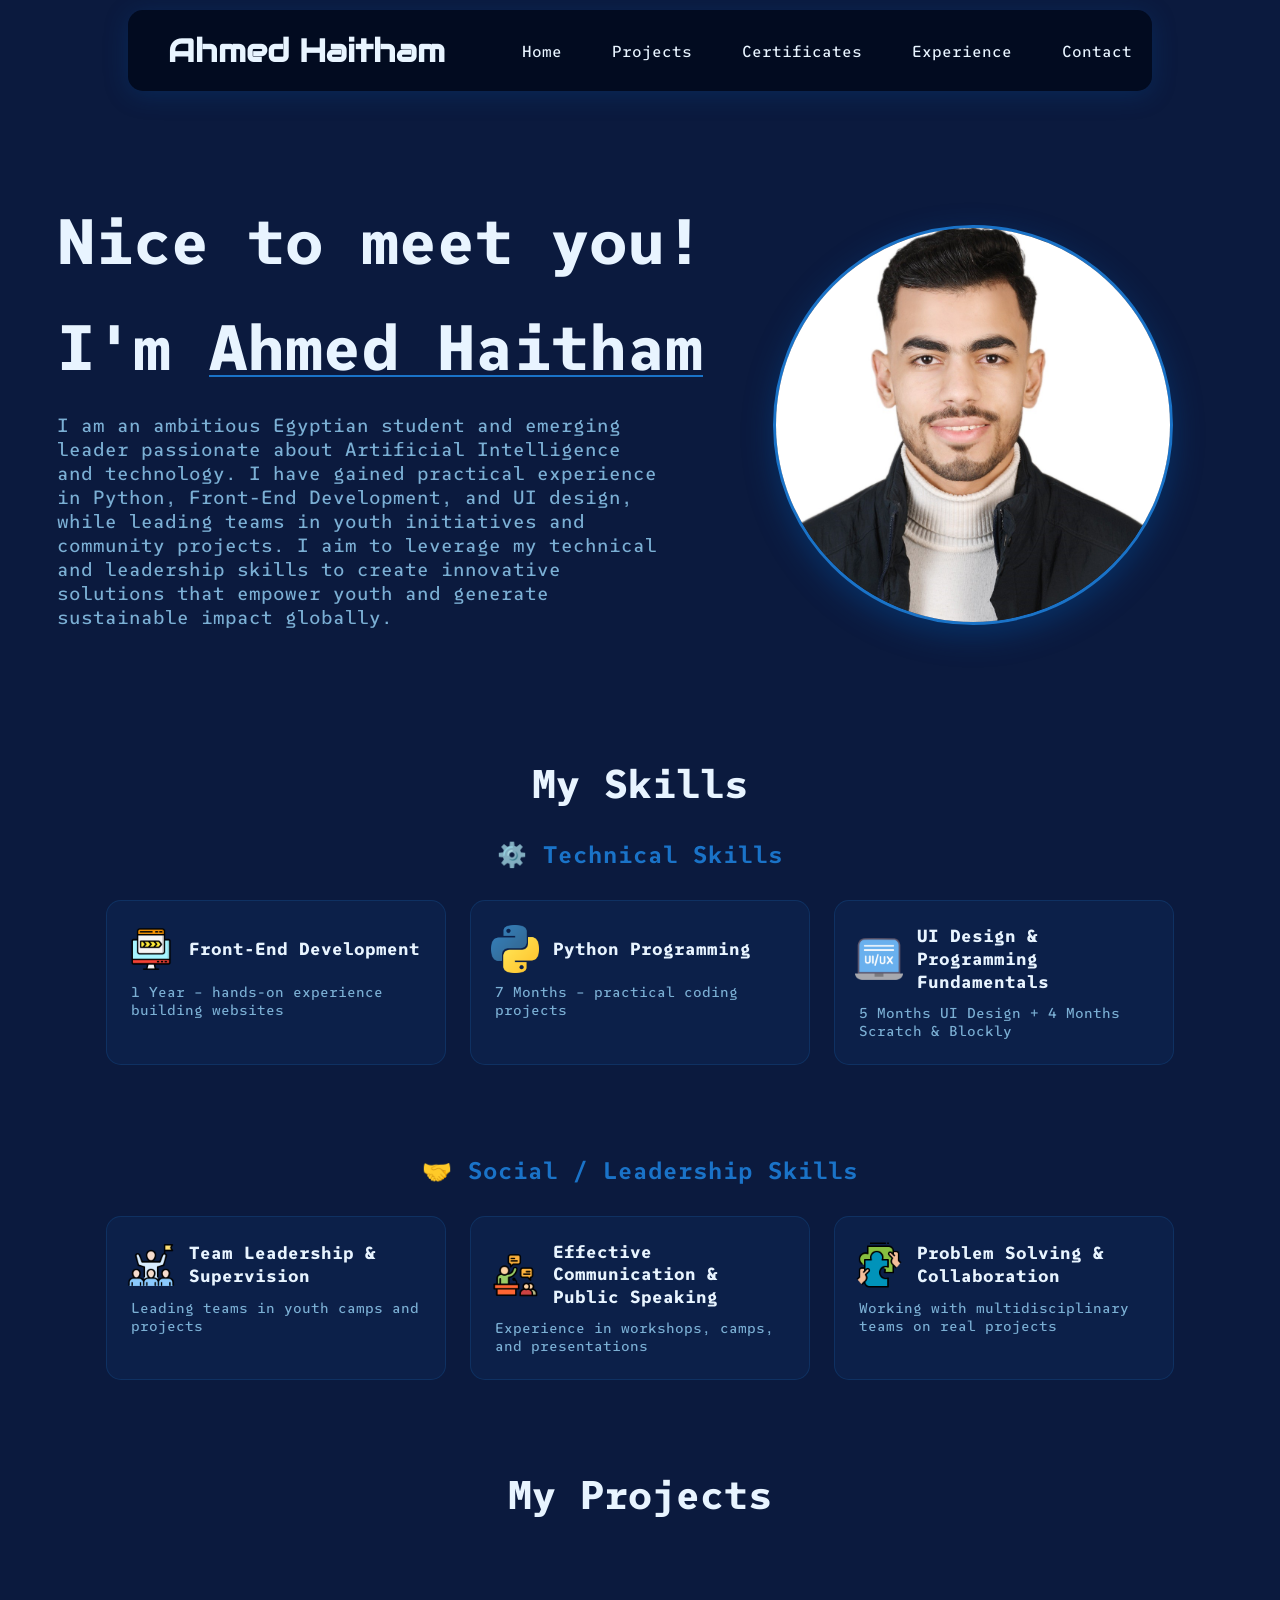
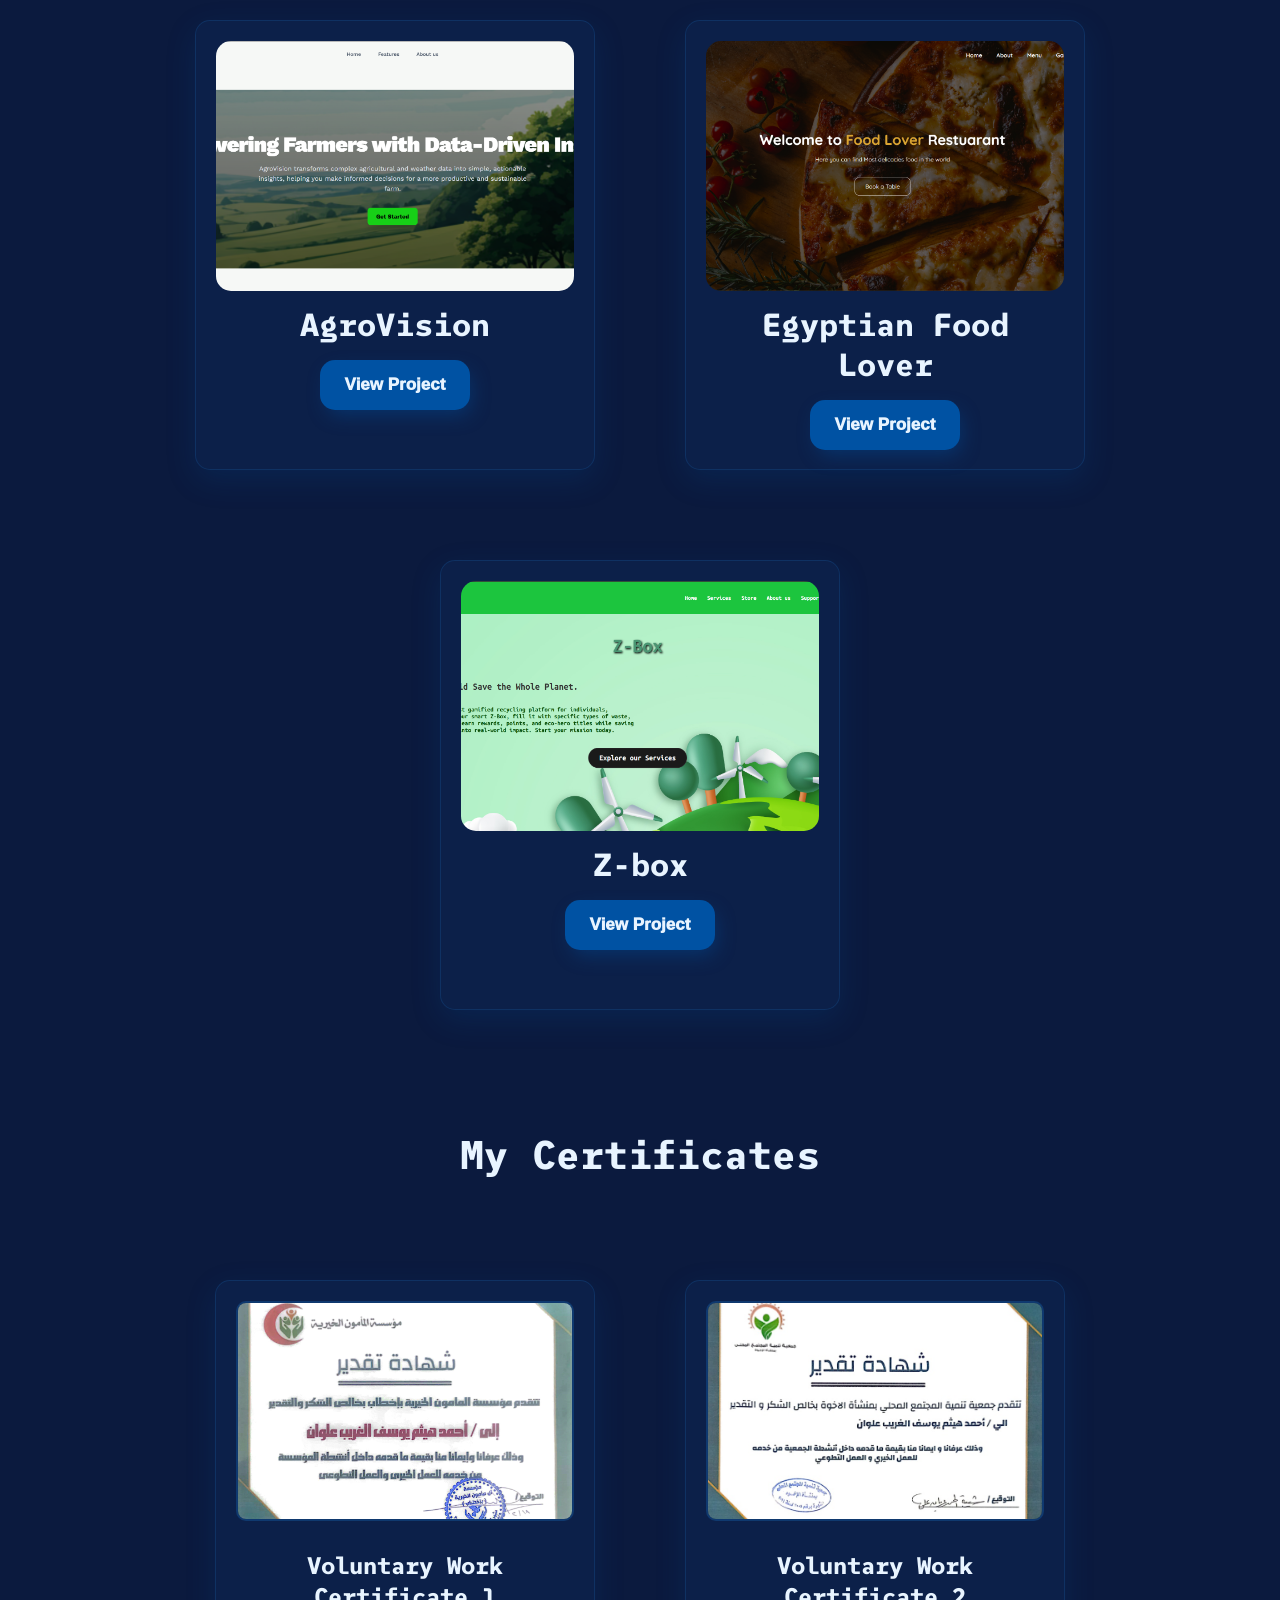
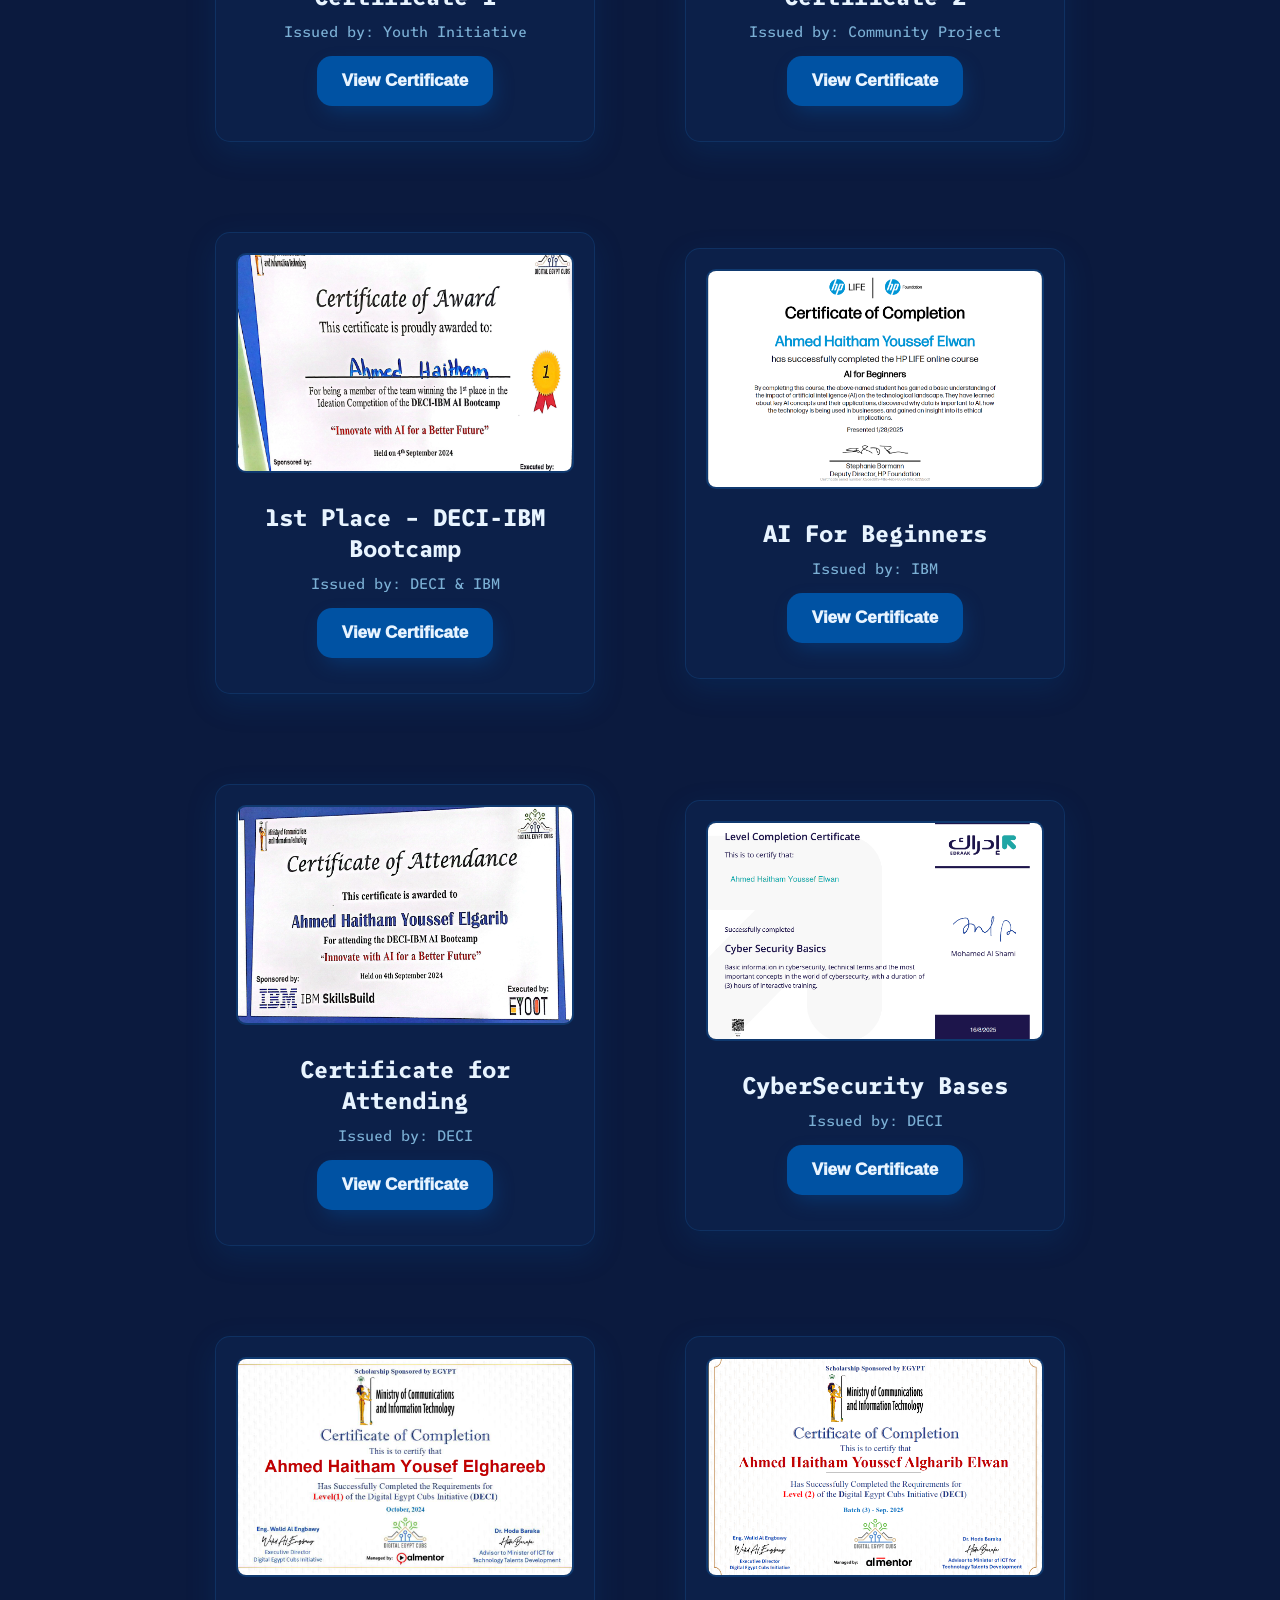
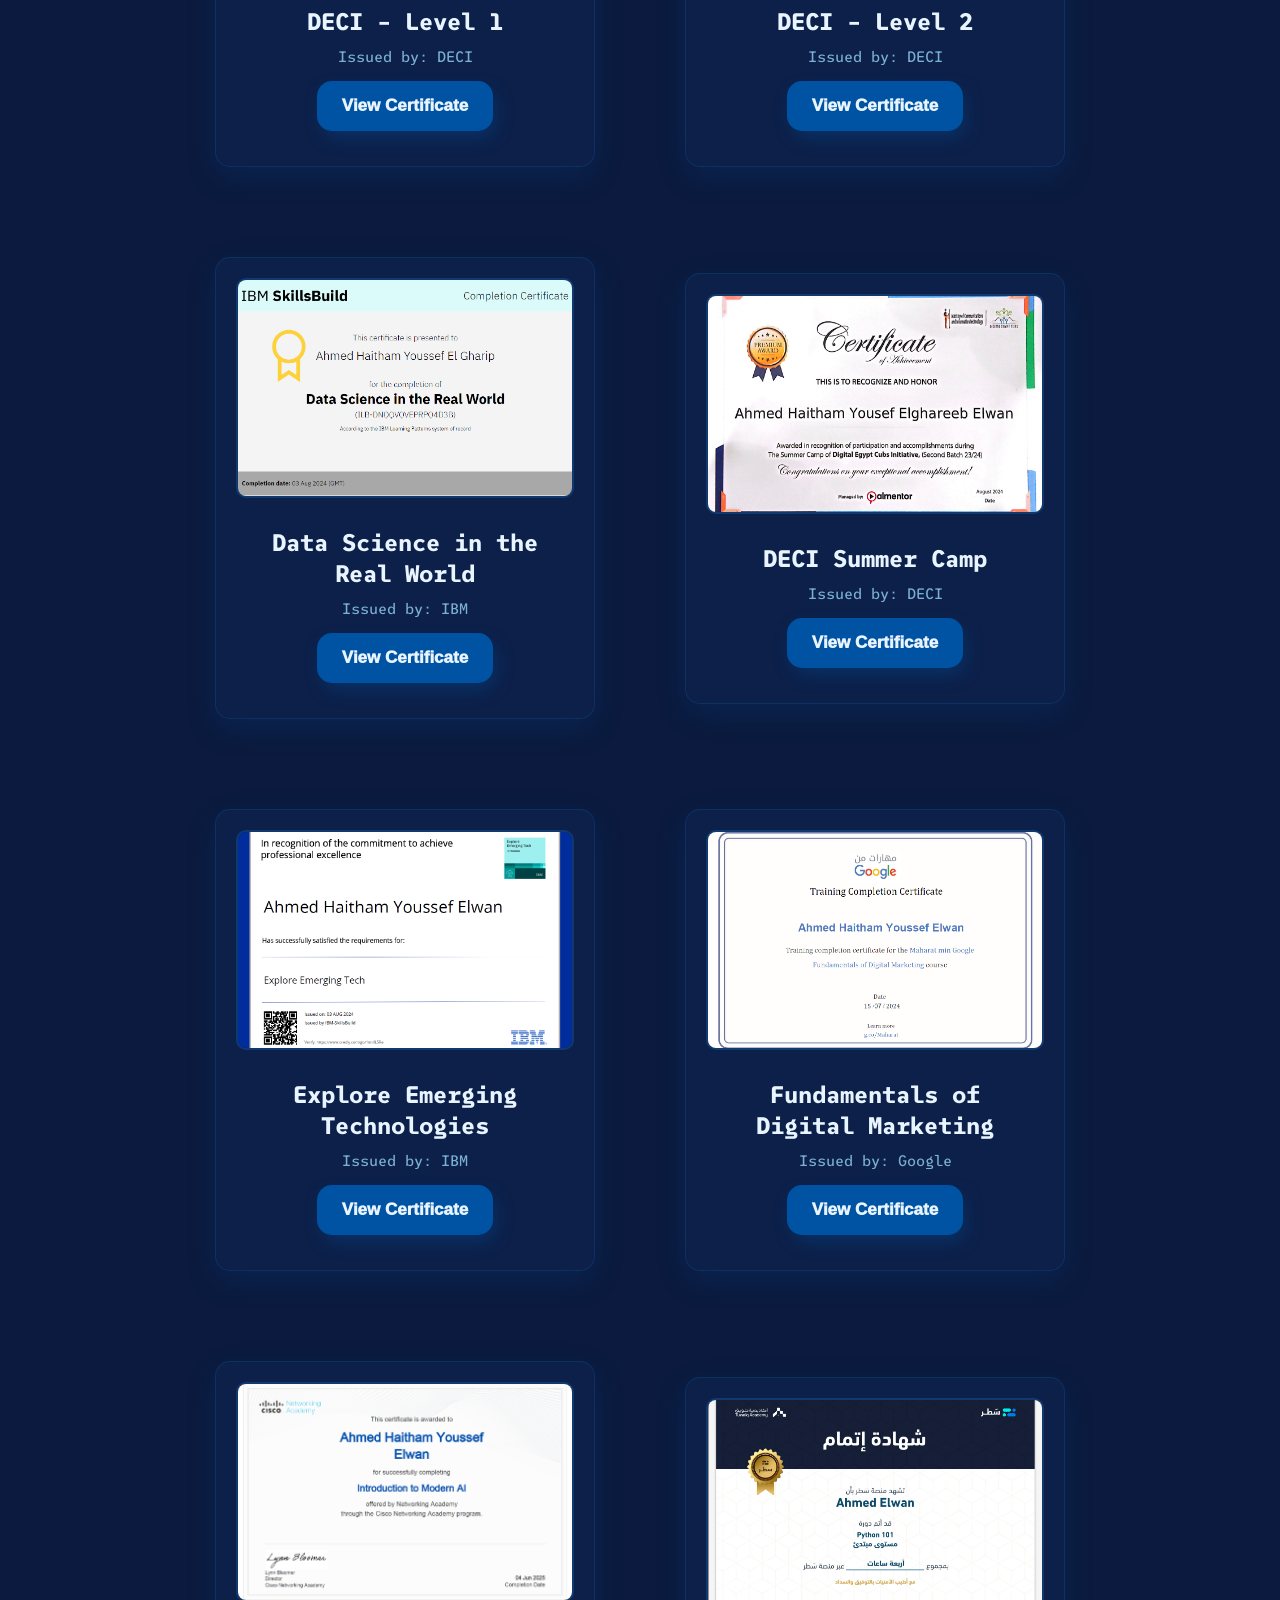
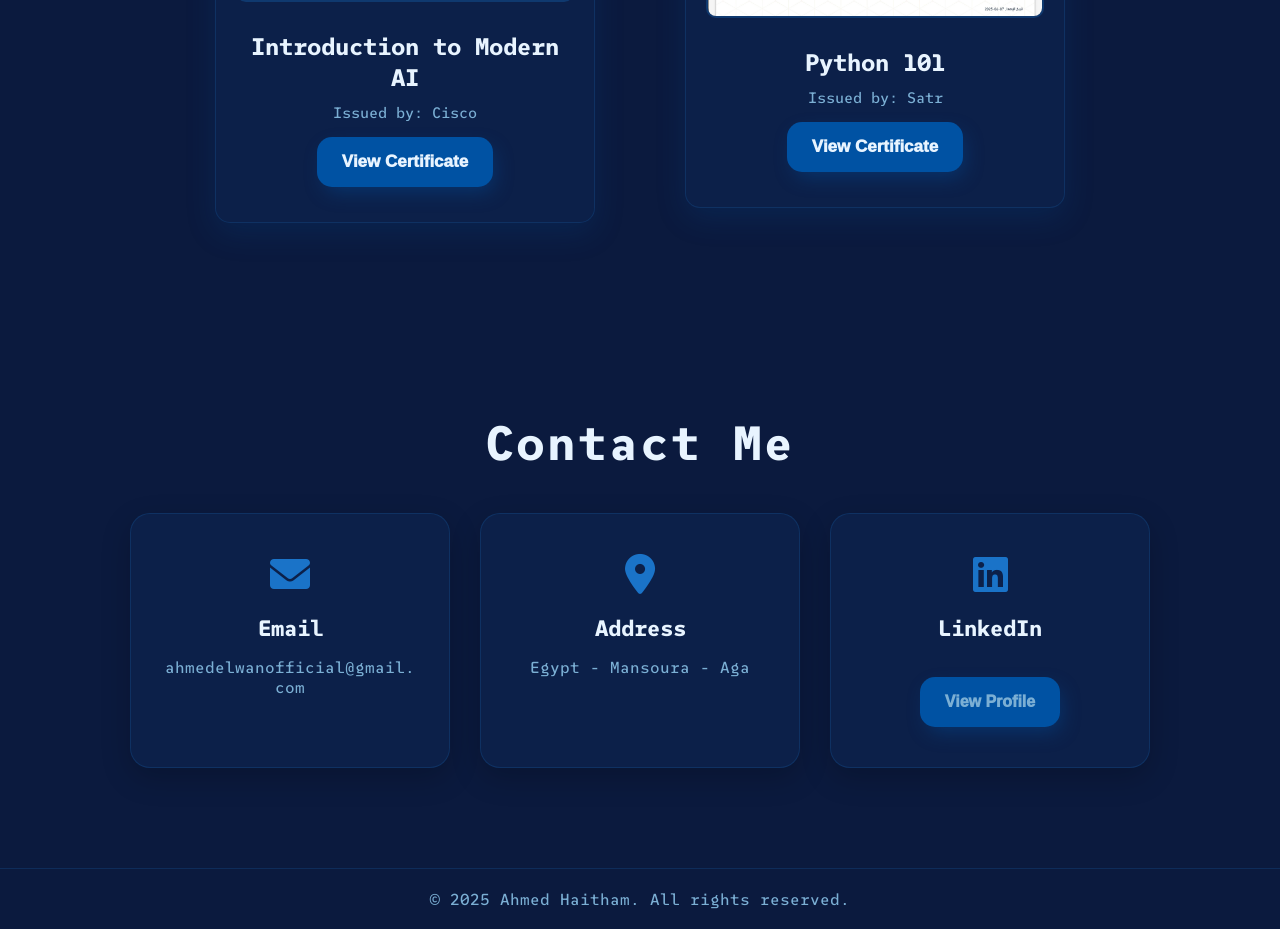
==== index.html @ f7797dc6 "Update portfolio with new certificates and move to root" ====
<!doctype html>
<html lang="en">
  <head>
    <meta charset="UTF-8" />
    <meta name="viewport" content="width=device-width, initial-scale=1.0" />
    <title>Ahmed Haitham</title>
    <link rel="stylesheet" href="style.css" />
    <link
      rel="stylesheet"
      href="https://cdnjs.cloudflare.com/ajax/libs/font-awesome/6.0.0-beta3/css/all.min.css"
    />
  </head>
  <body>
    <header>
      <h1>Ahmed Haitham</h1>
      <nav>
        <ul>
          <li><a href="#home">Home</a></li>
          <li><a href="#projects">Projects</a></li>
          <li><a href="#certificates">Certificates</a></li>
          <li><a href="experience.html">Experience</a></li>
          <li><a href="#contact">Contact</a></li>
        </ul>
      </nav>
    </header>
    <main>
      <section id="home">
        <div class="home-left">
          <h2>Nice to meet you!</h2>
          <h2>I'm <u>Ahmed Haitham</u></h2>
          <p>
            I am an ambitious Egyptian student and emerging leader passionate
            about Artificial Intelligence and technology. I have gained
            practical experience in Python, Front-End Development, and UI
            design, while leading teams in youth initiatives and community
            projects. I aim to leverage my technical and leadership skills to
            create innovative solutions that empower youth and generate
            sustainable impact globally.
          </p>
        </div>
        <div>
          <img src="img/Ahmed Haitham.jpeg" alt="Ahmed Haitham" />
        </div>
        <br />
      </section>
      <section id="skills">
        <h2 class="title-skills">My Skills</h2>

        <h3 class="skills-category-title">⚙️ Technical Skills</h3>
        <div class="skills">
          <div class="skill">
            <div class="skilltitle">
              <img
                src="img/Frontend Development.png"
                alt="Front-End Development"
              />
              <h3>Front-End Development</h3>
            </div>
            <p>1 Year – hands-on experience building websites</p>
          </div>
          <div class="skill">
            <div class="skilltitle">
              <img src="img/python.png" alt="Python Programming" />
              <h3>Python Programming</h3>
            </div>
            <p>7 Months – practical coding projects</p>
          </div>
          <div class="skill">
            <div class="skilltitle">
              <img src="img/uiux.png" alt="UI Design" />
              <h3>UI Design &amp; Programming Fundamentals</h3>
            </div>
            <p>5 Months UI Design + 4 Months Scratch &amp; Blockly</p>
          </div>
        </div>

        <h3 class="skills-category-title">🤝 Social / Leadership Skills</h3>
        <div class="skills">
          <div class="skill">
            <div class="skilltitle">
              <img
                src="img/Team Leadership & Supervision.png"
                alt="Team Leadership"
              />
              <h3>Team Leadership &amp; Supervision</h3>
            </div>
            <p>Leading teams in youth camps and projects</p>
          </div>
          <div class="skill">
            <div class="skilltitle">
              <img
                src="img/Effective Communication & Public Speaking.png"
                alt="Communication"
              />
              <h3>Effective Communication &amp; Public Speaking</h3>
            </div>
            <p>Experience in workshops, camps, and presentations</p>
          </div>
          <div class="skill">
            <div class="skilltitle">
              <img
                src="img/Problem Solving & Collaboration.png"
                alt="Problem Solving"
              />
              <h3>Problem Solving &amp; Collaboration</h3>
            </div>
            <p>Working with multidisciplinary teams on real projects</p>
          </div>
        </div>
      </section>
      <br />
      <section id="projects">
        <h2 class="title-projects">My Projects</h2>
        <div class="projectcontainer">
          <div class="project">
            <div class="projectimg">
              <img src="img/AgroVision.png" alt="AgroVision project" />
            </div>
            <h2>AgroVision</h2>
            <button>
              <a
                href="https://youssefemad20.github.io/ArgroVision/"
                target="_blank"
                >View Project</a
              >
            </button>
          </div>
          <div class="project">
            <div class="projectimg">
              <img src="img/Food lover.png" alt="Egyptian Food Lover project" />
            </div>
            <h2>Egyptian Food Lover</h2>
            <button>
              <a
                href="https://youssefemad20.github.io/Egyption-Food-Lover/"
                target="_blank"
                >View Project</a
              >
            </button>
          </div>
          <div class="project">
            <div class="projectimg">
              <img src="img/zbox.png" alt="Z-box project" />
            </div>
            <h2>Z-box</h2>
            <button>
              <a href="https://youssefemad20.github.io/z-box/" target="_blank"
                >View Project</a
              >
            </button>
          </div>
        </div>
      </section>
      <br />
      <!-- Certificates Section -->
      <section id="certificates">
        <h2 class="title-certificates">My Certificates</h2>
        <div class="certificatescontainer">
          <div class="certificate">
            <div class="certificateimg">
              <img src="Certificate/Voluntry work.png" alt="Voluntry Work" />
            </div>
            <h2>Voluntary Work Certificate 1</h2>
            <p>Issued by: Youth Initiative</p>
            <button>
              <a href="Certificate/Voluntry work.pdf" target="_blank"
                >View Certificate</a
              >
            </button>
          </div>

          <div class="certificate">
            <div class="certificateimg">
              <img src="Certificate/vluntry work 2.jpg" alt="Voluntry Work 2" />
            </div>
            <h2>Voluntary Work Certificate 2</h2>
            <p>Issued by: Community Project</p>
            <button>
              <a href="Certificate/voluntry work2.pdf" target="_blank"
                >View Certificate</a
              >
            </button>
          </div>

          <div class="certificate">
            <div class="certificateimg">
              <img
                src="Certificate/1st in DECI-IBM Bootcamp.png"
                alt="1st in DECI-IBM Bootcamp"
              />
            </div>
            <h2>1st Place – DECI-IBM Bootcamp</h2>
            <p>Issued by: DECI &amp; IBM</p>
            <button>
              <a href="Certificate/1st in DECI-IBM Bootcamp.pdf" target="_blank"
                >View Certificate</a
              >
            </button>
          </div>

          <div class="certificate">
            <div class="certificateimg">
              <img
                src="Certificate/Ai For Beginners ( IBM ).png"
                alt="AI For Beginners IBM"
              />
            </div>
            <h2>AI For Beginners</h2>
            <p>Issued by: IBM</p>
            <button>
              <a href="Certificate/Ai For Beginners ( IBM ).pdf" target="_blank"
                >View Certificate</a
              >
            </button>
          </div>

          <div class="certificate">
            <div class="certificateimg">
              <img
                src="Certificate/Certificate for Attending .png"
                alt="Certificate for Attending"
              />
            </div>
            <h2>Certificate for Attending</h2>
            <p>Issued by: DECI</p>
            <button>
              <a
                href="Certificate/Certificate For Attending.pdf"
                target="_blank"
                >View Certificate</a
              >
            </button>
          </div>

          <div class="certificate">
            <div class="certificateimg">
              <img
                src="Certificate/CyberSecurity Bases.png"
                alt="CyberSecurity Bases"
              />
            </div>
            <h2>CyberSecurity Bases</h2>
            <p>Issued by: DECI</p>
            <button>
              <a href="Certificate/CyberSecurity Bases.pdf" target="_blank"
                >View Certificate</a
              >
            </button>
          </div>

          <div class="certificate">
            <div class="certificateimg">
              <img src="Certificate/DECI ( LEVEL 1 ).png" alt="DECI Level 1" />
            </div>
            <h2>DECI – Level 1</h2>
            <p>Issued by: DECI</p>
            <button>
              <a href="Certificate/DECI ( LEVEL 1 ).pdf" target="_blank"
                >View Certificate</a
              >
            </button>
          </div>

          <div class="certificate">
            <div class="certificateimg">
              <img src="Certificate/DECI ( LEVEL 2).png" alt="DECI Level 2" />
            </div>
            <h2>DECI – Level 2</h2>
            <p>Issued by: DECI</p>
            <button>
              <a href="Certificate/DECI ( LEVEL 2).pdf" target="_blank"
                >View Certificate</a
              >
            </button>
          </div>

          <div class="certificate">
            <div class="certificateimg">
              <img
                src="Certificate/Data Science in the real world Certificate ( IBM).png"
                alt="Data Science IBM"
              />
            </div>
            <h2>Data Science in the Real World</h2>
            <p>Issued by: IBM</p>
            <button>
              <a
                href="Certificate/Data Science in the real world Certificate ( IBM).pdf"
                target="_blank"
                >View Certificate</a
              >
            </button>
          </div>

          <div class="certificate">
            <div class="certificateimg">
              <img
                src="Certificate/Deci ( Summer Camp ).png"
                alt="DECI Summer Camp"
              />
            </div>
            <h2>DECI Summer Camp</h2>
            <p>Issued by: DECI</p>
            <button>
              <a href="Certificate/Deci ( Summer Camp ).pdf" target="_blank"
                >View Certificate</a
              >
            </button>
          </div>

          <div class="certificate">
            <div class="certificateimg">
              <img
                src="Certificate/Explore Emergeng Tech.png"
                alt="Explore Emerging Tech"
              />
            </div>
            <h2>Explore Emerging Technologies</h2>
            <p>Issued by: IBM</p>
            <button>
              <a href="Certificate/Explore Emergeng Tech.pdf" target="_blank"
                >View Certificate</a
              >
            </button>
          </div>

          <div class="certificate">
            <div class="certificateimg">
              <img
                src="Certificate/Fundementals of Digital Marketing ( Google ).png"
                alt="Google Digital Marketing"
              />
            </div>
            <h2>Fundamentals of Digital Marketing</h2>
            <p>Issued by: Google</p>
            <button>
              <a
                href="Certificate/Fundementals of Digital Marketing ( Google ).pdf"
                target="_blank"
                >View Certificate</a
              >
            </button>
          </div>

          <div class="certificate">
            <div class="certificateimg">
              <img
                src="Certificate/Introduction to Modern Ai ( Cisco .png"
                alt="Modern AI Cisco"
              />
            </div>
            <h2>Introduction to Modern AI</h2>
            <p>Issued by: Cisco</p>
            <button>
              <a
                href="Certificate/Introduction to Modern Ai ( Cisco ).pdf"
                target="_blank"
                >View Certificate</a
              >
            </button>
          </div>

          <div class="certificate">
            <div class="certificateimg">
              <img
                src="Certificate/Python 101 Satr .png"
                alt="Python 101 Satr"
              />
            </div>
            <h2>Python 101</h2>
            <p>Issued by: Satr</p>
            <button>
              <a href="Certificate/Python 101 Satr.pdf" target="_blank"
                >View Certificate</a
              >
            </button>
          </div>
        </div>
      </section>
      <br />
      <section id="contact">
        <h1 class="contact-title">Contact Me</h1>
        <div class="contact-cards">
          <div class="contact-card">
            <i class="fa-solid fa-envelope"></i>
            <h3>Email</h3>
            <a href="mailto:ahmedhaitham@gmail.com"
              >ahmedelwanofficial@gmail.com</a
            >
          </div>

          <div class="contact-card">
            <i class="fa-solid fa-location-dot"></i>
            <h3>Address</h3>
            <p>Egypt - Mansoura - Aga</p>
          </div>

          <div class="contact-card">
            <i class="fa-brands fa-linkedin"></i>
            <h3>LinkedIn</h3>
            <button>
              <a
                href="https://www.linkedin.com/in/ahmed-haitham-youssef-elwan-5b985a366/"
                target="_blank"
                >View Profile</a
              >
            </button>
          </div>
        </div>
      </section>
    </main>
    <footer>
      <p>&copy; 2025 Ahmed Haitham. All rights reserved.</p>
    </footer>
  </body>
</html>
---- style.css ----
/* main font */
@import url("https://fonts.googleapis.com/css2?family=SUSE+Mono:ital,wght@0,100..800;1,100..800&display=swap");
/* secondary font */
@import url("https://fonts.googleapis.com/css2?family=Audiowide&family=SUSE+Mono:ital,wght@0,100..800;1,100..800&display=swap");

* {
  margin: 0;
  padding: 0;
  box-sizing: border-box;
}

body {
  font-family: "SUSE Mono", sans-serif;
  font-optical-sizing: auto;
  font-weight: 500;
  font-style: normal;
  overflow-x: hidden;
  /* NASA-inspired deep space background */
  background-color: #0b1a3e;
}
html {
  scroll-behavior: smooth;
}
:root {
  /* NASA deep blue / navy palette */
  --secondary-color: rgba(0, 82, 163, 0.18);
  --title-color: #e8f4ff;
  --text-color: #7bafd4;
  --accent-color: #0052a3;
  --accent-bright: #1a73c8;
  --card-bg: rgba(11, 26, 62, 0.85);
  --nav-bg: rgba(2, 10, 30, 0.92);
}
h2,
h3,
h1 {
  color: var(--title-color);
}
p {
  color: var(--text-color);
}
a {
  text-decoration: none;
}
br {
  color: var(--text-color);
}
header {
  display: flex;
  justify-content: space-between;
  align-items: center;
  padding: 20px 20px;
  border-radius: 15px;
  width: 80%;
  margin: 10px auto;
  background-color: var(--nav-bg);
  box-shadow: 0 4px 24px rgba(0, 82, 163, 0.25);
}
header nav ul {
  display: flex;
  justify-content: center;
  align-items: center;
  list-style: none;
}
header nav ul li a {
  margin-left: 50px;
  color: var(--title-color);
  transition: all 0.3s ease-in-out;
}
header nav ul li a:hover {
  border-bottom: 2px solid var(--accent-bright);
  padding-bottom: 5px;
  color: var(--accent-bright);
}
.nav-active {
  border-bottom: 2px solid var(--accent-bright);
  padding-bottom: 5px;
  color: var(--accent-bright) !important;
}
header h1 {
  font-family: "Audiowide", sans-serif;
  font-size: 2rem;
  font-weight: bold;
  color: var(--title-color);
  margin-left: 20px;
}
#home {
  display: flex;
  flex-direction: row;
  justify-content: center;
  align-items: center;
  min-height: auto;
  gap: 50px;
  padding: 100px 50px;
}
#home .home-left {
  display: flex;
  flex-direction: column;
  gap: 20px;
  margin-right: 20px;
}
.home-left h2 {
  font-size: 4rem;
  font-weight: 900;
  color: var(--title-color);
  padding-bottom: 5px;
}
.home-left h2 u {
  color: var(--title-color);
  text-decoration: none;
  font-weight: 900;
  font-size: 4rem;
  text-decoration: underline var(--accent-bright);
  text-underline-offset: 5px;
  text-decoration-thickness: 2px;
}
.home-left p {
  max-width: 600px;
  font-size: 1.2rem;
  margin-bottom: 20px;
}
/* Button styles - NASA blue theme */
button {
  padding: 15px 25px;
  border: unset;
  border-radius: 15px;
  color: #e8f4ff;
  z-index: 1;
  background: var(--accent-color);
  position: relative;
  font-weight: 1000;
  font-size: 17px;
  -webkit-box-shadow: 4px 8px 19px -3px rgba(0, 82, 163, 0.4);
  box-shadow: 4px 8px 19px -3px rgba(0, 82, 163, 0.4);
  transition: all 250ms;
  overflow: hidden;
  cursor: pointer;
  margin-top: 20px;
}

button a {
  color: #e8f4ff;
}
button::before {
  content: "";
  position: absolute;
  top: 0;
  left: 0;
  height: 100%;
  width: 0;
  border-radius: 15px;
  background-color: #1a73c8;
  z-index: -1;
  -webkit-box-shadow: 4px 8px 19px -3px rgba(0, 82, 163, 0.4);
  box-shadow: 4px 8px 19px -3px rgba(0, 82, 163, 0.4);
  transition: all 250ms;
}

button:hover {
  color: #ffffff;
}

button:hover::before {
  width: 100%;
}
#home div img {
  float: left;
}
#home img {
  width: 400px;
  height: 400px;
  border-radius: 50%;
  object-fit: cover;
  box-shadow: 0 10px 30px rgba(0, 82, 163, 0.4);
  border: 3px solid var(--accent-bright);
}
.title-services,
.title-skills,
.title-projects,
.title-certificates {
  font-size: 2.5rem;
  font-weight: 900;
  text-align: center;
  margin: 10px;
}
.skills-category-title {
  font-size: 1.5rem;
  font-weight: 700;
  text-align: center;
  color: var(--accent-bright);
  margin: 30px 0 0 0;
  letter-spacing: 1px;
}
.services,
.skills {
  display: flex;
  flex-direction: row;
  justify-content: center;
  align-items: center;
  gap: 50px;
  padding: 70px;
}

.services .service {
  margin: 20px;
  padding: 20px;
  box-shadow: 0 10px 30px var(--secondary-color);
  border-radius: 15px;
  background-color: rgba(26, 115, 200, 0.08);
  border: 1px solid rgba(26, 115, 200, 0.2);
  transition: all 0.3s ease-in-out;
}
.services .service:hover {
  transform: translateY(-5px);
  border-color: var(--accent-bright);
  box-shadow: 0 15px 40px rgba(0, 82, 163, 0.35);
}
.services .service img {
  width: 150px;
  display: block;
  margin: 10px auto;
}
.services .service h2 {
  text-align: center;
  margin: 10px;
}
.services .service p {
  text-align: center;
  margin: 10px;
}
.services .service button {
  display: block;
  margin: 15px auto;
  justify-content: center;
}

.skills {
  display: flex;
  flex-direction: row;
  justify-content: center;
  align-items: stretch;
  gap: 24px;
  flex-wrap: wrap;
  padding: 30px 70px 60px;
}
.skills .skill {
  min-width: 280px;
  max-width: 340px;
  flex: 1;
  padding: 24px 20px;
  border-radius: 15px;
  background-color: rgba(26, 115, 200, 0.08);
  border: 1px solid rgba(26, 115, 200, 0.2);
  transition: all 0.3s ease-in-out;
}
.skills .skill:hover {
  border-color: var(--accent-bright);
  box-shadow: 0 8px 24px rgba(0, 82, 163, 0.3);
  transform: translateY(-4px);
}
.skilltitle {
  display: flex;
  align-items: center;
  gap: 14px;
  margin-bottom: 10px;
}
.skilltitle img {
  width: 48px;
  height: 48px;
  object-fit: contain;
  flex-shrink: 0;
}
.skilltitle h3 {
  font-size: 1.1rem;
  font-weight: 800;
  color: var(--title-color);
  line-height: 1.3;
}
.skills .skill p {
  font-size: 0.9rem;
  color: var(--text-color);
  padding-left: 4px;
}
.projectcontainer {
  padding: 70px;
  display: flex;
  flex-direction: row;
  justify-content: center;
  align-items: center;
  gap: 50px;
  flex-wrap: wrap;
}

.projectcontainer .project {
  height: 450px;
  width: 400px;
  padding: 20px;
  margin: 20px;
  border-radius: 15px;
  box-shadow: 0 10px 30px var(--secondary-color);
  transition: all 0.3s ease-in-out;
  background-color: rgba(26, 115, 200, 0.08);
  border: 1px solid rgba(26, 115, 200, 0.2);
}
.projectcontainer .project:hover {
  transform: translateY(-5px);
  border-color: var(--accent-bright);
  box-shadow: 0 15px 40px rgba(0, 82, 163, 0.35);
}
.project img {
  width: 100%;
  height: 250px;
  object-fit: cover;
  margin-bottom: 10px;
  border-radius: 15px;
}
.project h2 {
  font-weight: 900;
  font-size: 2rem;
  margin: 0 10px 10px 10px;
  text-align: center;
}
.project p {
  text-align: center;
  margin: 10px;
}
.project button {
  display: block;
  margin: 15px auto;
  justify-content: center;
}

/* ===== Experience Timeline Section ===== */
.title-experience {
  font-size: 2.5rem;
  font-weight: 900;
  text-align: center;
  margin: 10px 10px 50px 10px;
}

.timeline {
  position: relative;
  max-width: 900px;
  margin: 0 auto;
  padding: 20px 40px 40px 40px;
}

/* Vertical line */
.timeline::before {
  content: "";
  position: absolute;
  left: 80px;
  top: 0;
  bottom: 0;
  width: 2px;
  background: linear-gradient(to bottom, var(--accent-bright), rgba(26, 115, 200, 0.1));
}

.timeline-item {
  display: flex;
  align-items: flex-start;
  gap: 30px;
  margin-bottom: 40px;
  position: relative;
}

/* Number circle */
.timeline-number {
  min-width: 56px;
  height: 56px;
  border-radius: 50%;
  background: var(--accent-color);
  border: 2px solid var(--accent-bright);
  color: #fff;
  font-size: 1.1rem;
  font-weight: 900;
  display: flex;
  align-items: center;
  justify-content: center;
  position: relative;
  z-index: 1;
  box-shadow: 0 0 16px rgba(26, 115, 200, 0.45);
  flex-shrink: 0;
}

/* Card */
.timeline-content {
  background-color: rgba(26, 115, 200, 0.08);
  border: 1px solid rgba(26, 115, 200, 0.22);
  border-radius: 15px;
  padding: 20px 25px;
  flex: 1;
  transition: all 0.3s ease-in-out;
}

.timeline-content:hover {
  border-color: var(--accent-bright);
  box-shadow: 0 8px 28px rgba(0, 82, 163, 0.3);
  transform: translateX(5px);
}

.timeline-date {
  display: inline-block;
  font-size: 0.85rem;
  color: var(--accent-bright);
  font-weight: 700;
  margin-bottom: 8px;
  letter-spacing: 0.5px;
}

.timeline-content h3 {
  font-size: 1.2rem;
  font-weight: 800;
  color: var(--title-color);
  margin-bottom: 8px;
}

.timeline-content p {
  font-size: 0.97rem;
  color: var(--text-color);
  line-height: 1.6;
}

/* Award badges */
.badge {
  display: inline-block;
  font-size: 0.85rem;
  background: rgba(26, 115, 200, 0.2);
  border: 1px solid var(--accent-bright);
  color: var(--accent-bright);
  border-radius: 20px;
  padding: 2px 10px;
  font-weight: 700;
}

.badge.gold {
  background: rgba(255, 195, 0, 0.12);
  border-color: #ffc300;
  color: #ffc300;
}

/* ===== Certificates Section ===== */
.certificatescontainer {
  padding: 70px;
  display: flex;
  flex-direction: row;
  justify-content: center;
  align-items: center;
  gap: 50px;
  flex-wrap: wrap;
}

.certificatescontainer .certificate {
  height: auto;
  width: 380px;
  padding: 20px;
  margin: 20px;
  border-radius: 15px;
  box-shadow: 0 10px 30px var(--secondary-color);
  transition: all 0.3s ease-in-out;
  background-color: rgba(26, 115, 200, 0.08);
  border: 1px solid rgba(26, 115, 200, 0.2);
  text-align: center;
}

.certificatescontainer .certificate:hover {
  transform: translateY(-5px);
  border-color: var(--accent-bright);
  box-shadow: 0 15px 40px rgba(0, 82, 163, 0.35);
}

.certificate .certificateimg img {
  width: 100%;
  height: 220px;
  object-fit: cover;
  border-radius: 10px;
  margin-bottom: 15px;
  border: 2px solid rgba(26, 115, 200, 0.3);
}

.certificate h2 {
  font-weight: 900;
  font-size: 1.5rem;
  margin: 10px;
  text-align: center;
}

.certificate p {
  text-align: center;
  margin: 8px 10px;
  font-size: 0.95rem;
}

.certificate button {
  display: block;
  margin: 15px auto;
  justify-content: center;
}

#contact {
  padding: 80px 20px;
  display: flex;
  flex-direction: column;
  align-items: center;
  gap: 40px;
  text-align: center;
}

.contact-title {
  font-size: 3rem;
  font-weight: 900;
  color: var(--title-color);
  letter-spacing: 2px;
}

.contact-cards {
  display: flex;
  flex-wrap: wrap;
  justify-content: center;
  gap: 30px;
  width: 100%;
  max-width: 1200px;
}

.contact-card {
  background: rgba(26, 115, 200, 0.08);
  border: 1px solid rgba(26, 115, 200, 0.2);
  border-radius: 20px;
  padding: 40px 30px;
  width: 320px;
  display: flex;
  flex-direction: column;
  align-items: center;
  gap: 15px;
  transition: all 0.3s ease;
  box-shadow: 0 10px 30px rgba(0, 0, 0, 0.2);
}

.contact-card:hover {
  transform: translateY(-10px);
  border-color: var(--accent-bright);
  box-shadow: 0 15px 40px rgba(0, 82, 163, 0.4);
  background: rgba(26, 115, 200, 0.12);
}

.contact-card i {
  font-size: 2.5rem;
  color: var(--accent-bright);
  margin-bottom: 5px;
}

.contact-card h3 {
  font-size: 1.4rem;
  font-weight: 800;
  color: var(--title-color);
}

.contact-card a, .contact-card p {
  color: var(--text-color);
  font-size: 1rem;
  word-break: break-all;
  transition: color 0.3s;
}

.contact-card a:hover {
  color: var(--title-color);
  text-decoration: underline;
}
footer {
  padding: 20px;
  text-align: center;
  color: var(--title-color);
  border-top: 1px solid rgba(26, 115, 200, 0.2);
  margin-top: 20px;
}
footer p {
  margin: auto;
  color: var(--text-color);
}
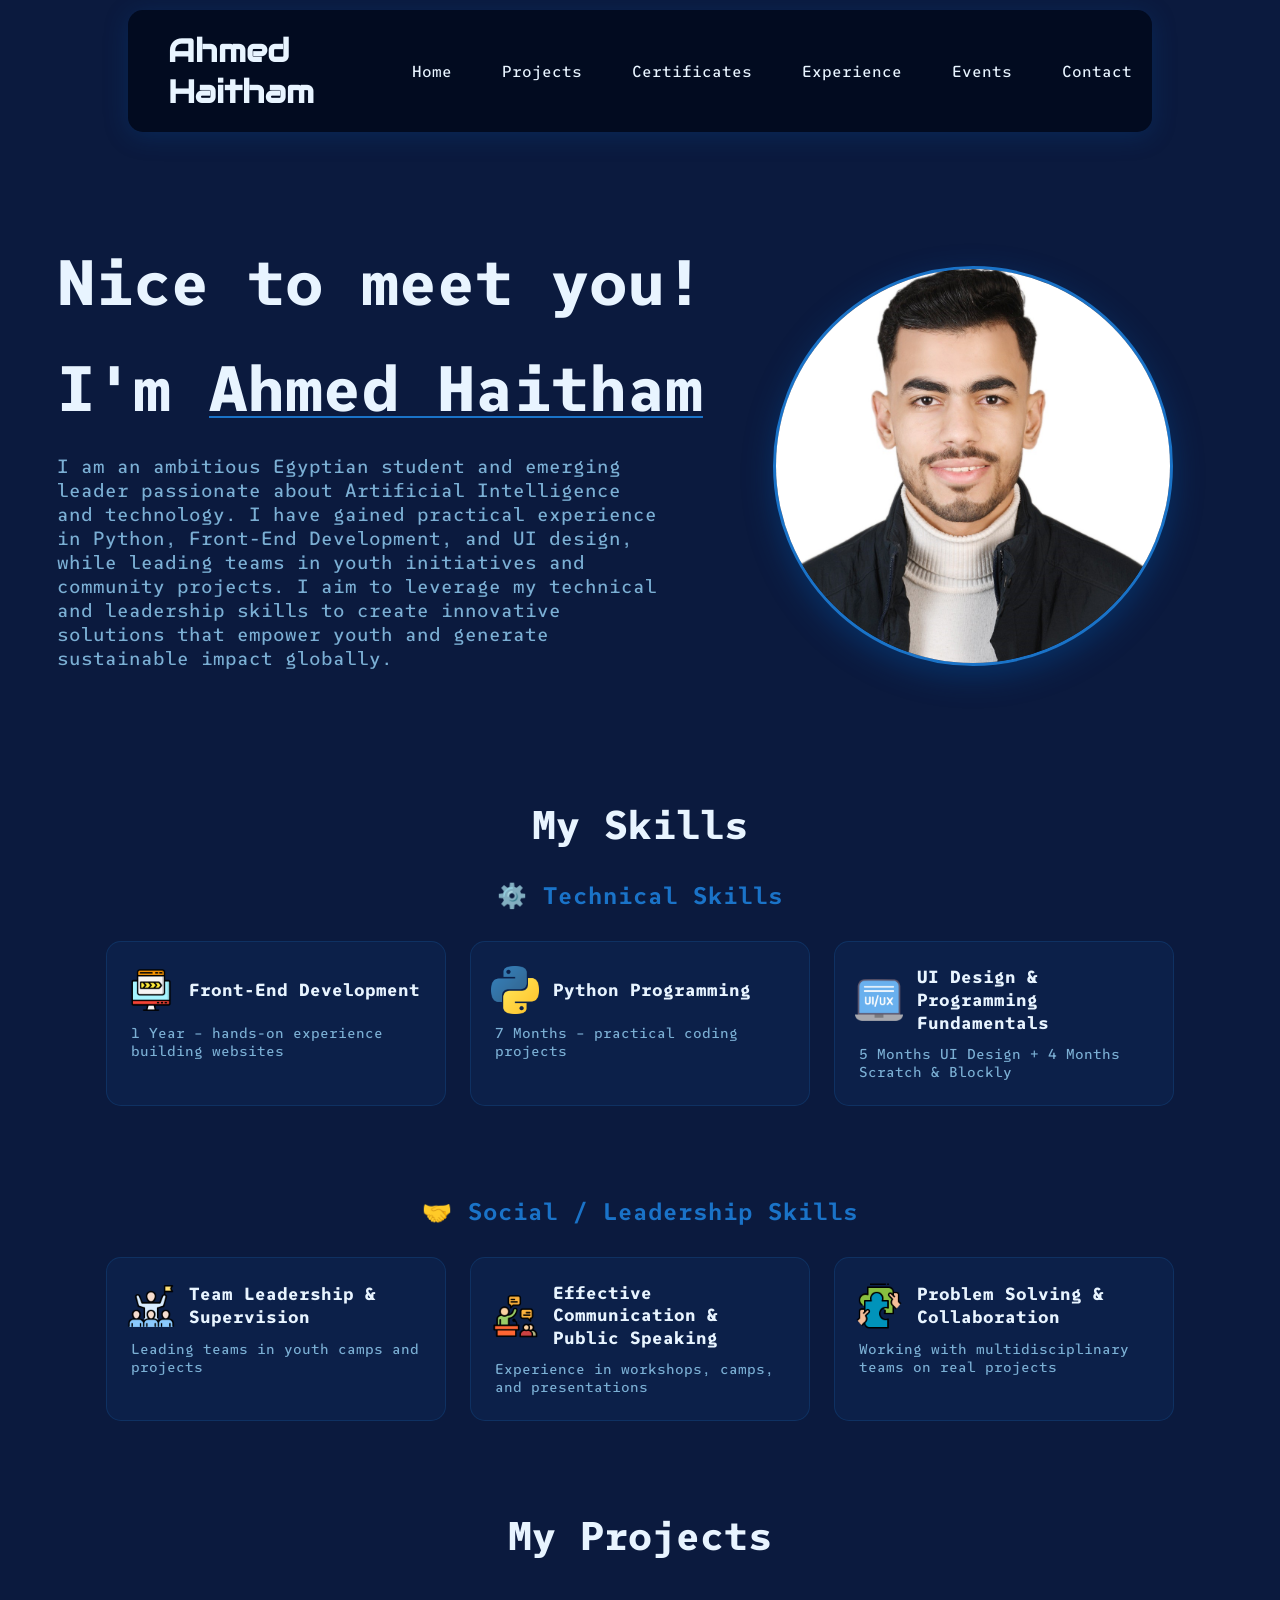
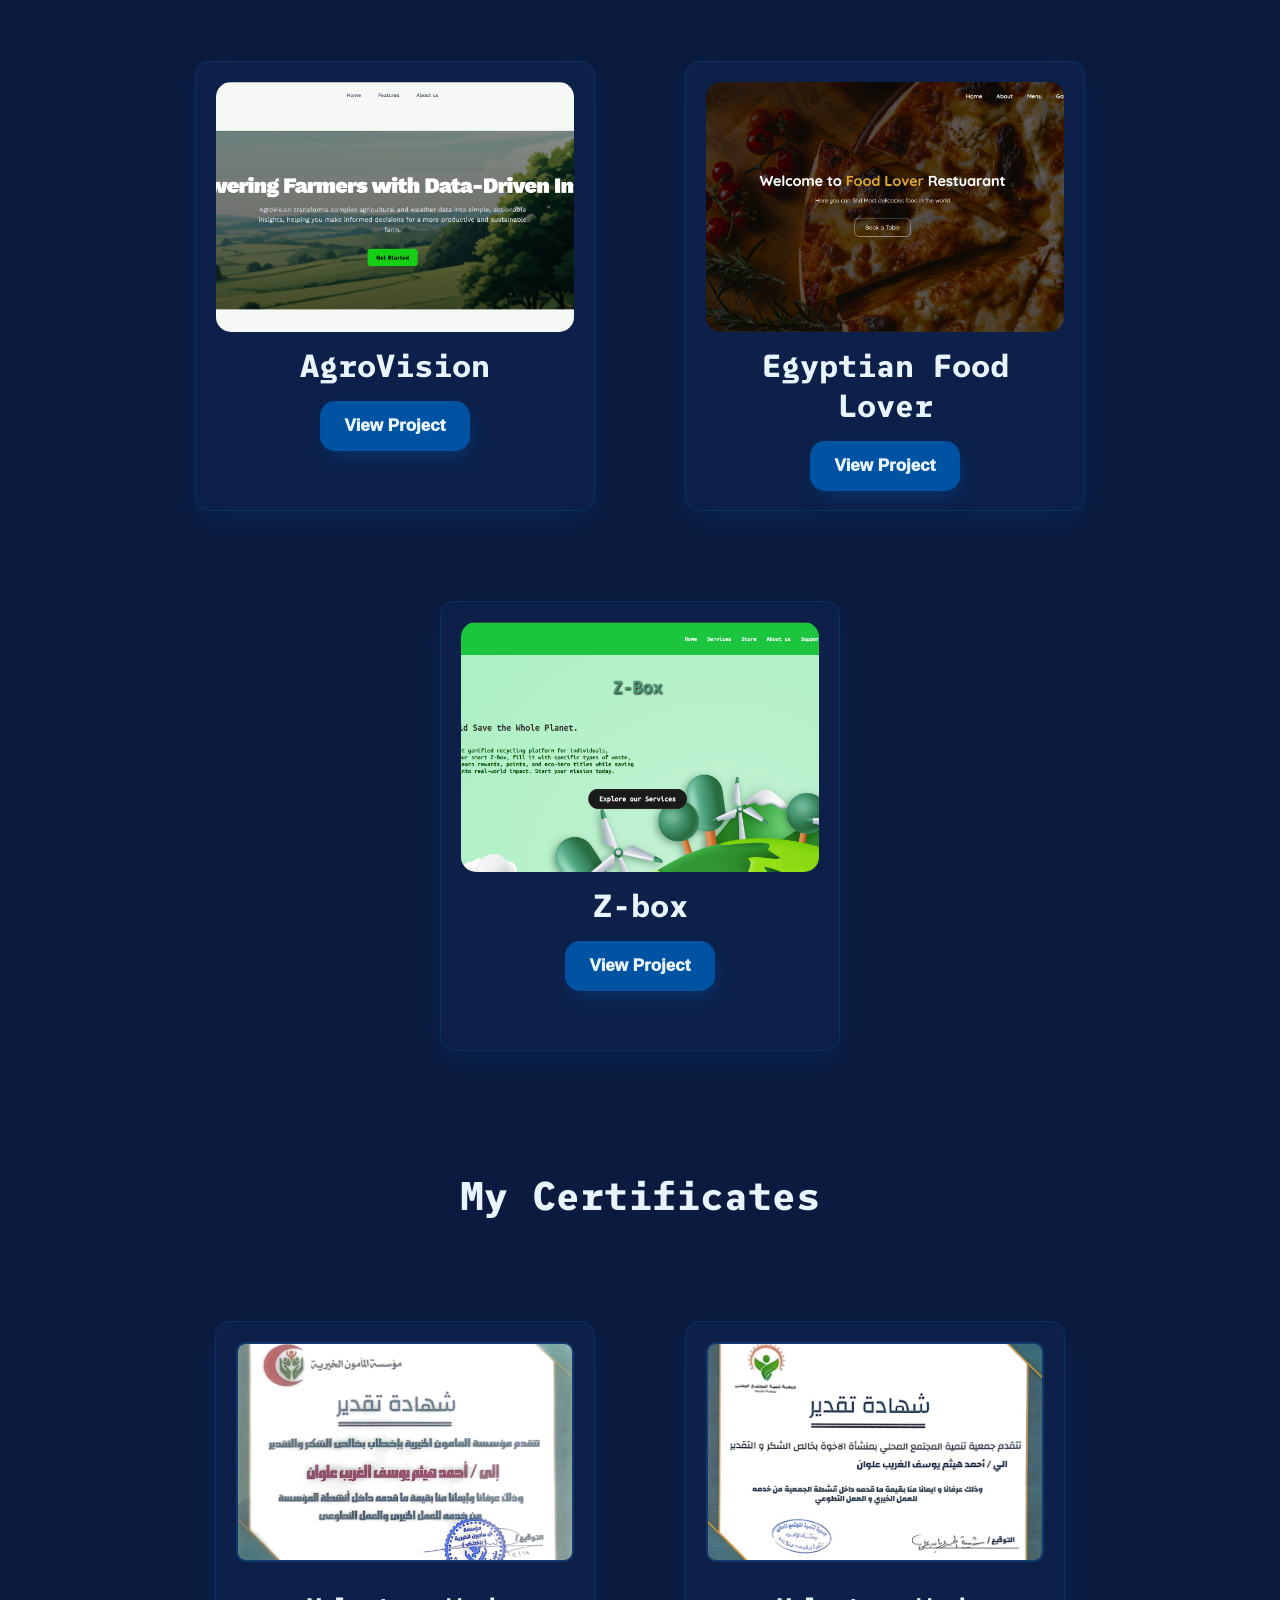
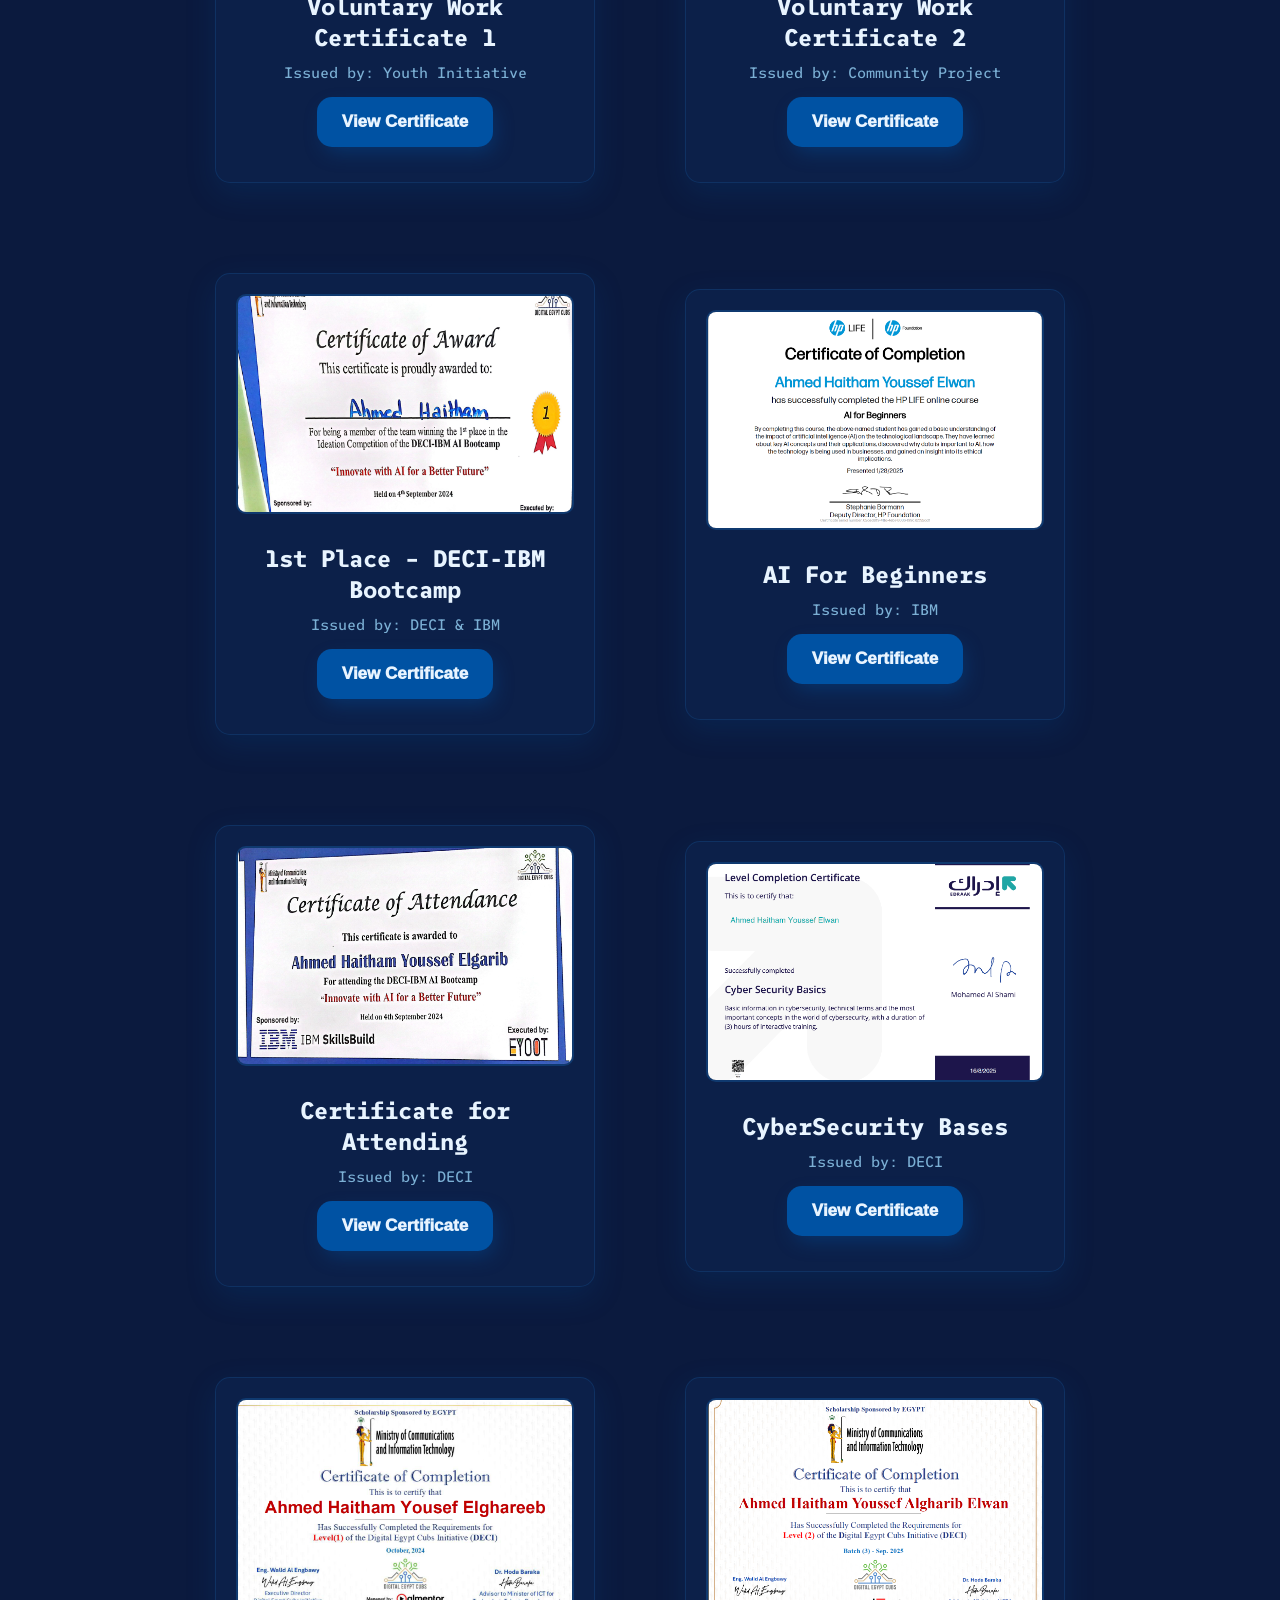
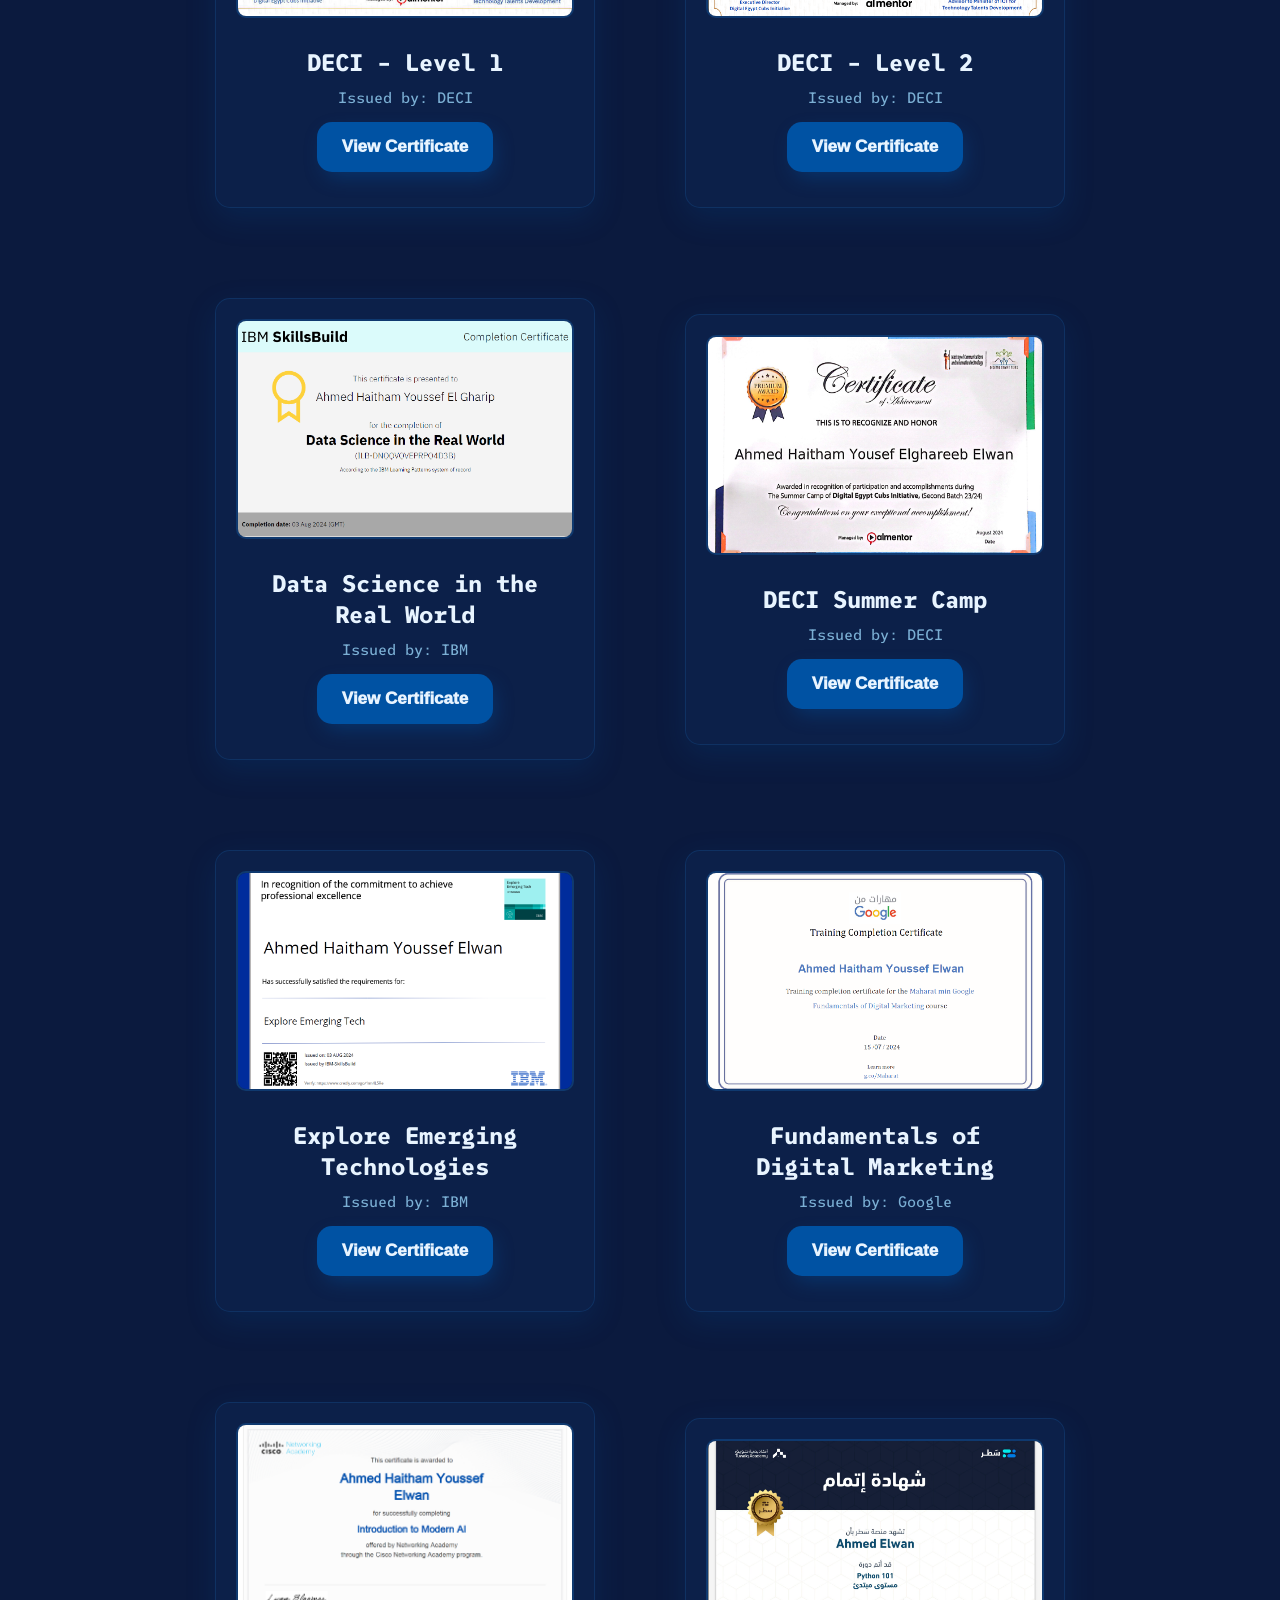
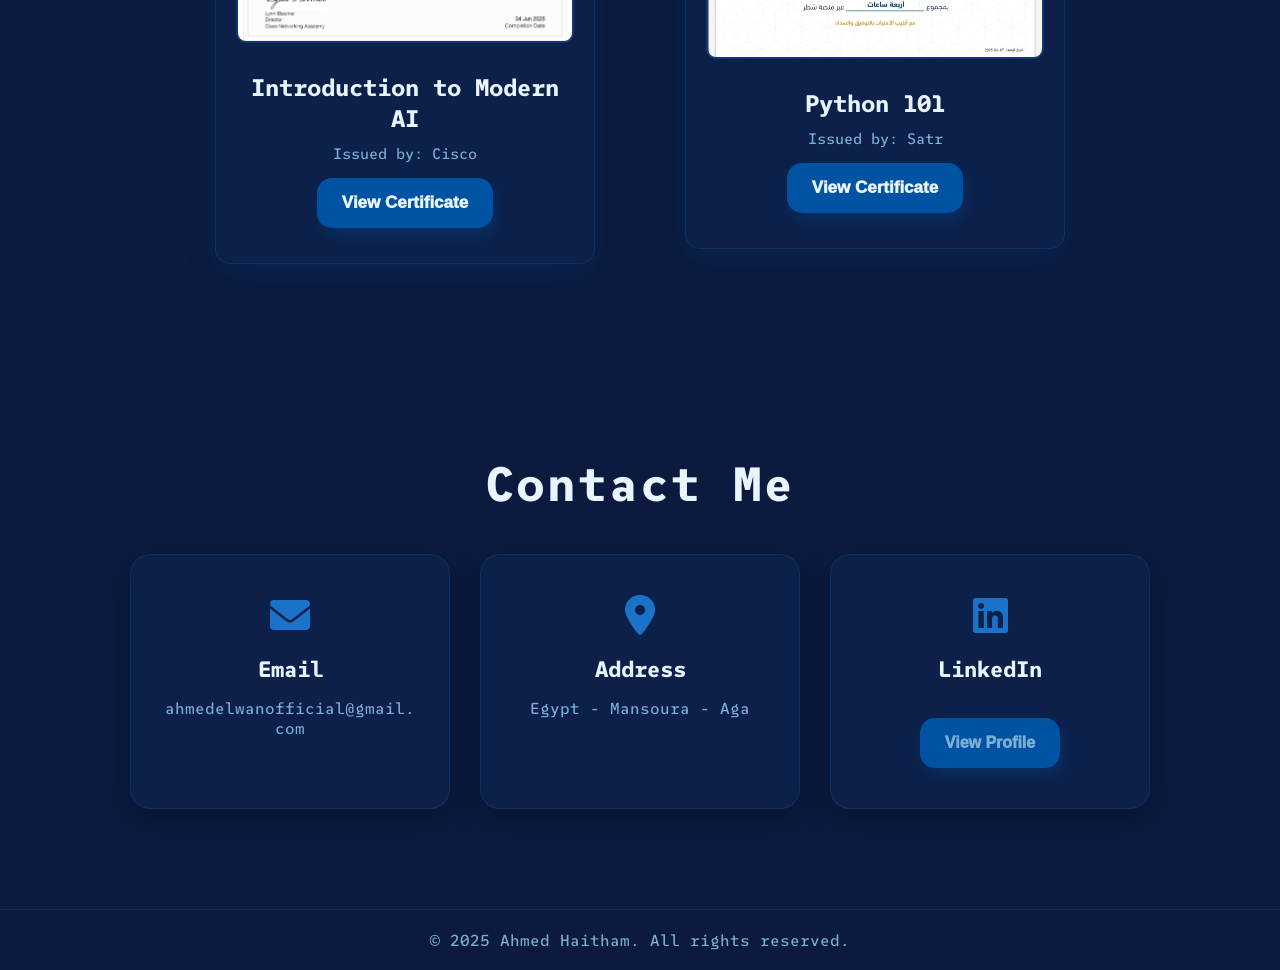
==== commit 87f37aae: "Add events page with gallery and updated navigation" ====
--- a/index.html
+++ b/index.html
@@ -19,6 +19,7 @@
           <li><a href="#projects">Projects</a></li>
           <li><a href="#certificates">Certificates</a></li>
           <li><a href="experience.html">Experience</a></li>
+          <li><a href="events.html">Events</a></li>
           <li><a href="#contact">Contact</a></li>
         </ul>
       </nav>
--- a/style.css
+++ b/style.css
@@ -353,7 +353,11 @@
   top: 0;
   bottom: 0;
   width: 2px;
-  background: linear-gradient(to bottom, var(--accent-bright), rgba(26, 115, 200, 0.1));
+  background: linear-gradient(
+    to bottom,
+    var(--accent-bright),
+    rgba(26, 115, 200, 0.1)
+  );
 }
 
 .timeline-item {
@@ -555,7 +559,8 @@
   color: var(--title-color);
 }
 
-.contact-card a, .contact-card p {
+.contact-card a,
+.contact-card p {
   color: var(--text-color);
   font-size: 1rem;
   word-break: break-all;
@@ -577,3 +582,71 @@
   margin: auto;
   color: var(--text-color);
 }
+
+/* ===== Events Gallery Page ===== */
+.title-events {
+  font-size: 2.5rem;
+  font-weight: 900;
+  text-align: center;
+  margin: 30px 10px 50px 10px;
+}
+
+.event-section {
+  margin-bottom: 60px;
+  padding: 0 50px;
+}
+
+.event-category-title {
+  font-size: 1.8rem;
+  font-weight: 800;
+  color: var(--accent-bright);
+  margin-bottom: 30px;
+  border-left: 4px solid var(--accent-bright);
+  padding-left: 15px;
+}
+
+.events-gallery {
+  display: flex;
+  flex-wrap: wrap;
+  justify-content: center;
+  gap: 30px;
+}
+
+.event-card {
+  background: rgba(26, 115, 200, 0.08);
+  border: 1px solid rgba(26, 115, 200, 0.2);
+  border-radius: 15px;
+  padding: 15px;
+  width: 450px;
+  transition: all 0.3s ease;
+}
+
+.event-card:hover {
+  transform: scale(1.02);
+  border-color: var(--accent-bright);
+  box-shadow: 0 10px 30px rgba(0, 82, 163, 0.3);
+}
+
+.event-card img {
+  width: 100%;
+  height: 300px;
+  object-fit: cover;
+  border-radius: 10px;
+  margin-bottom: 15px;
+}
+
+.event-card p {
+  text-align: center;
+  font-size: 1rem;
+  font-weight: 600;
+  color: var(--title-color);
+}
+
+@media (max-width: 768px) {
+  .event-card {
+    width: 100%;
+  }
+  .event-section {
+    padding: 0 20px;
+  }
+}
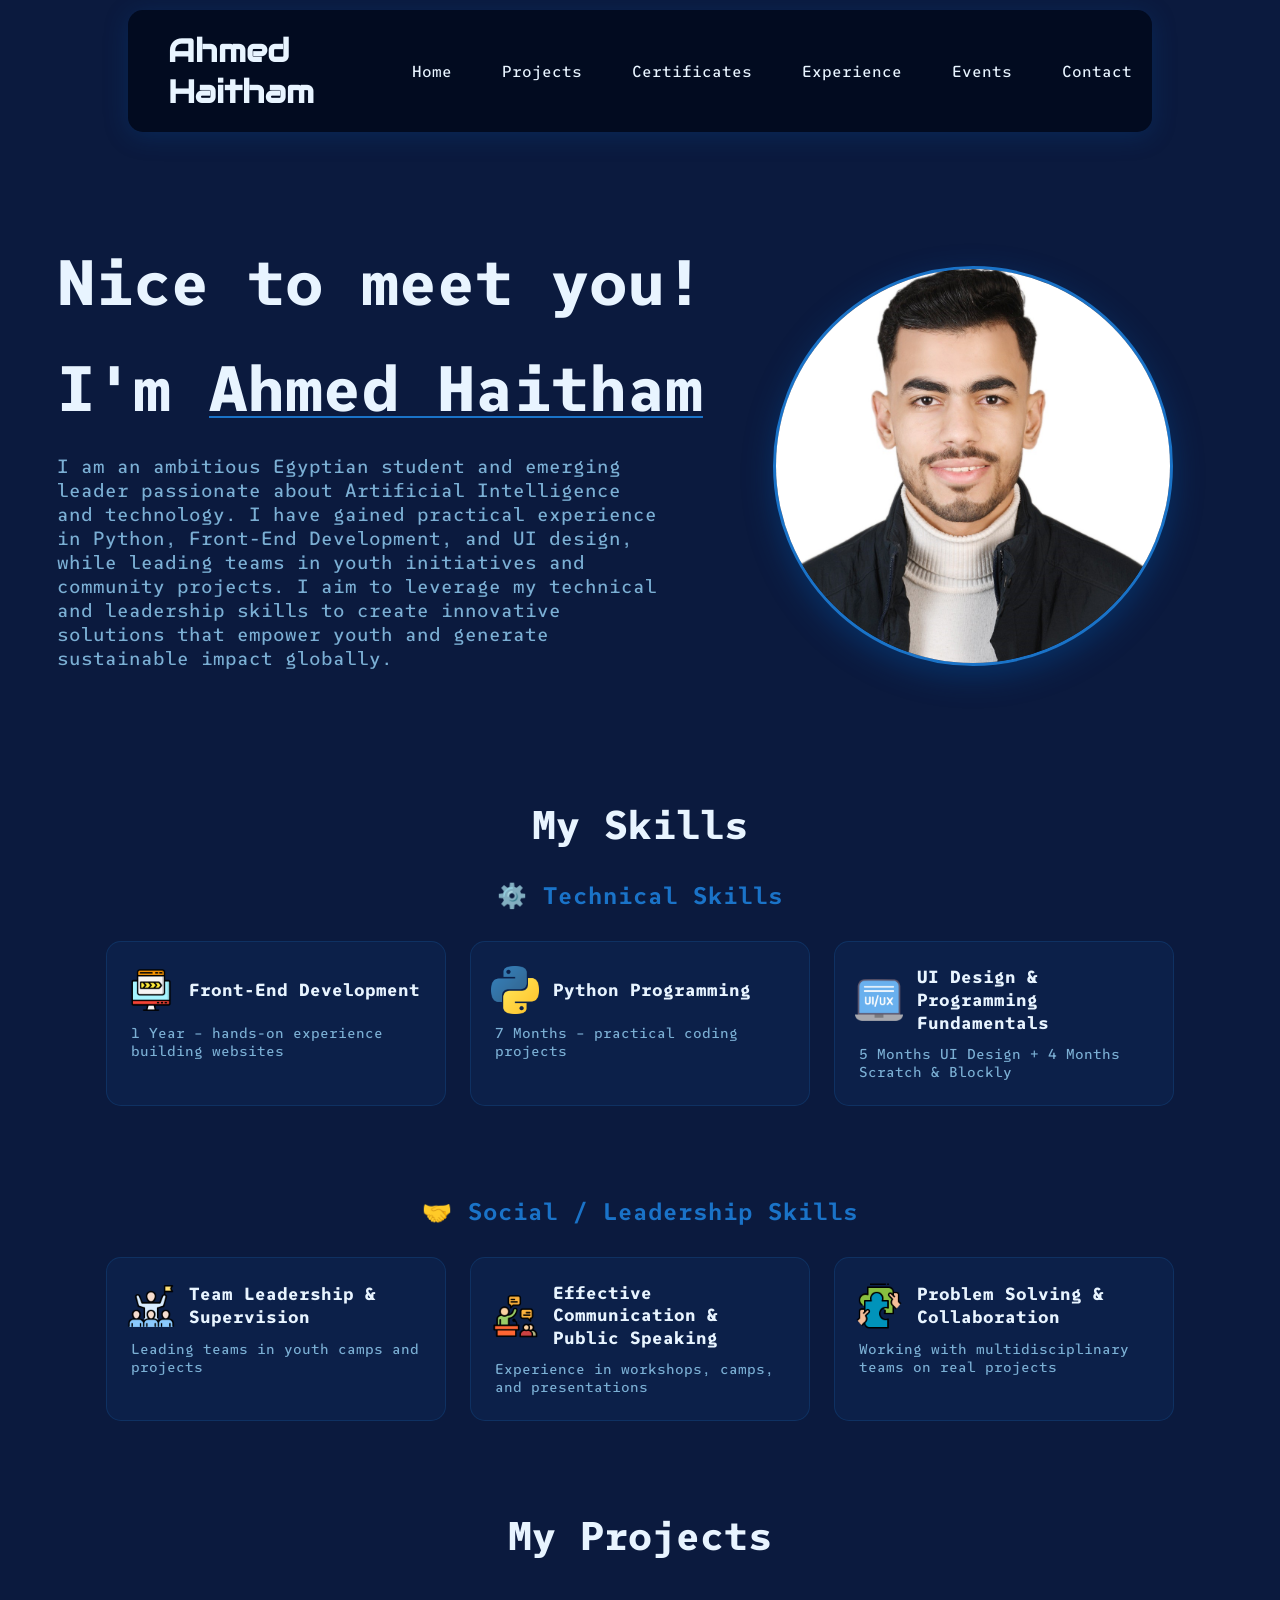
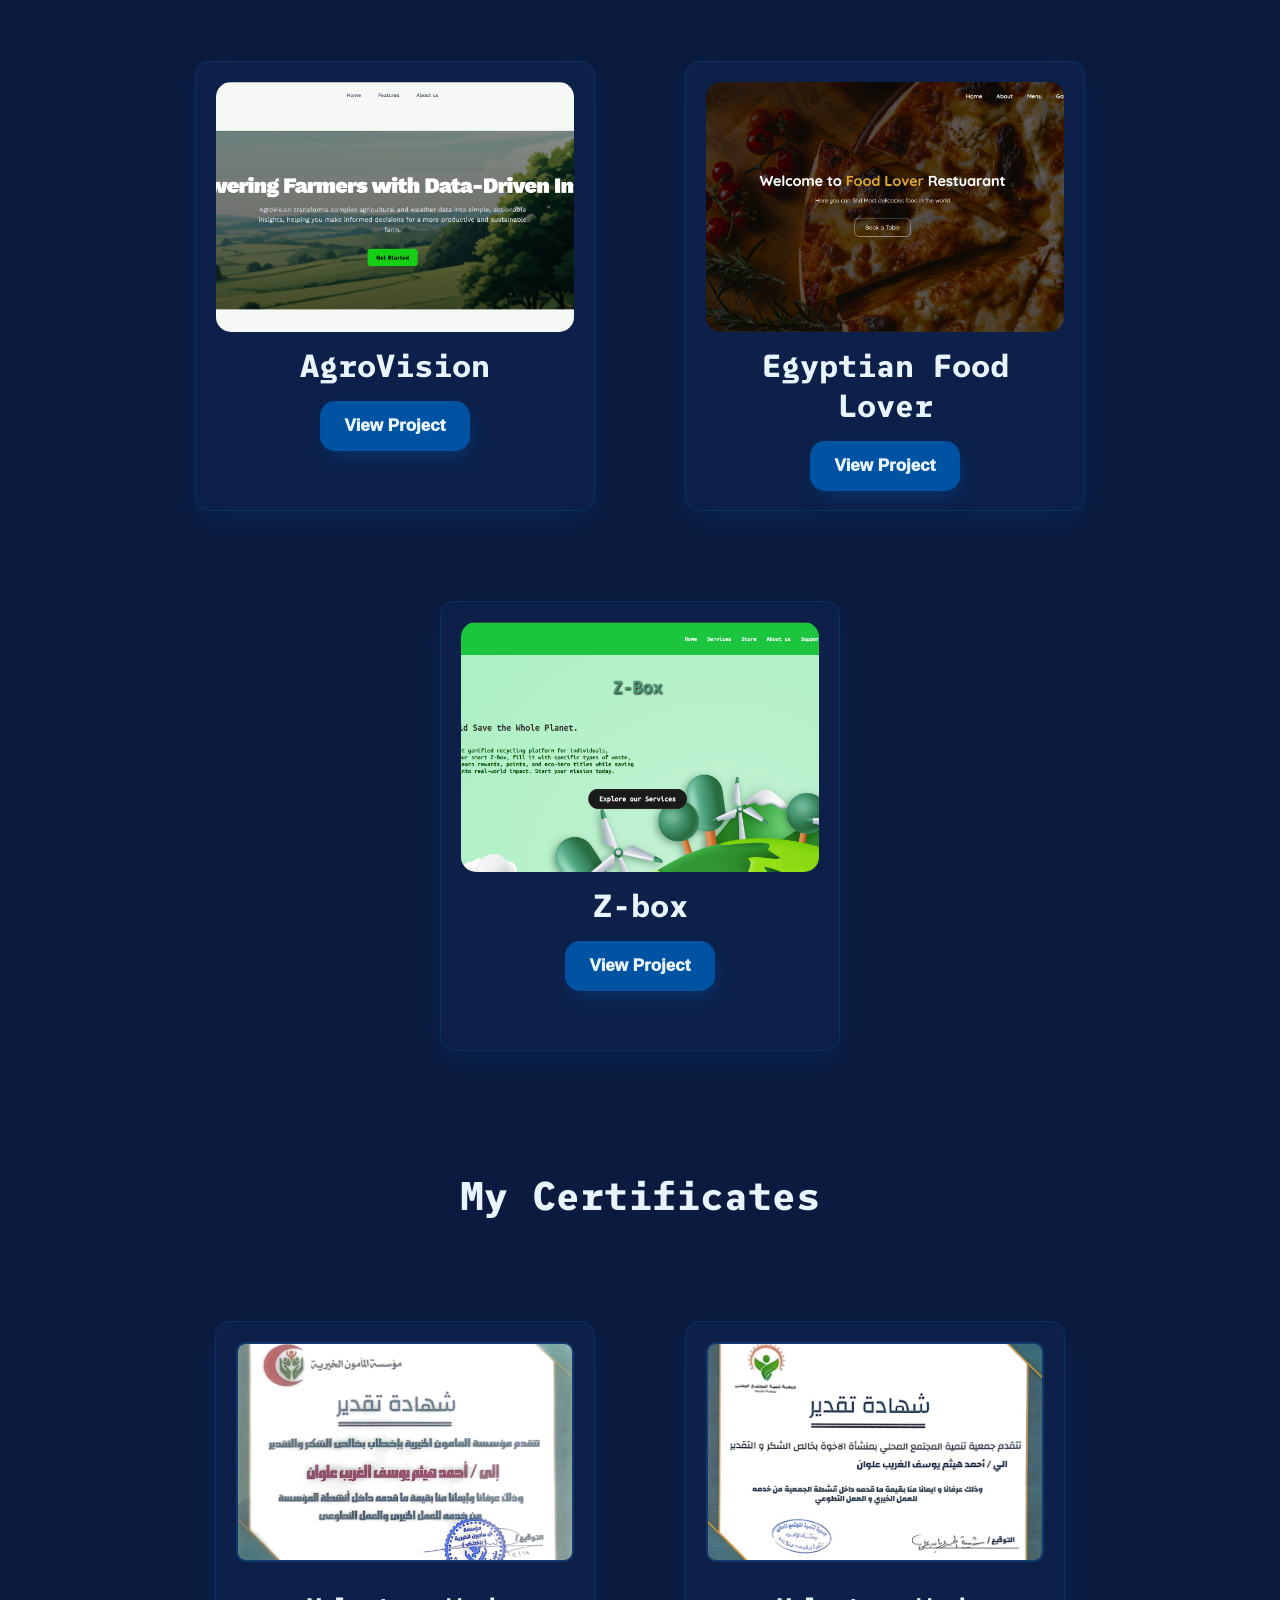
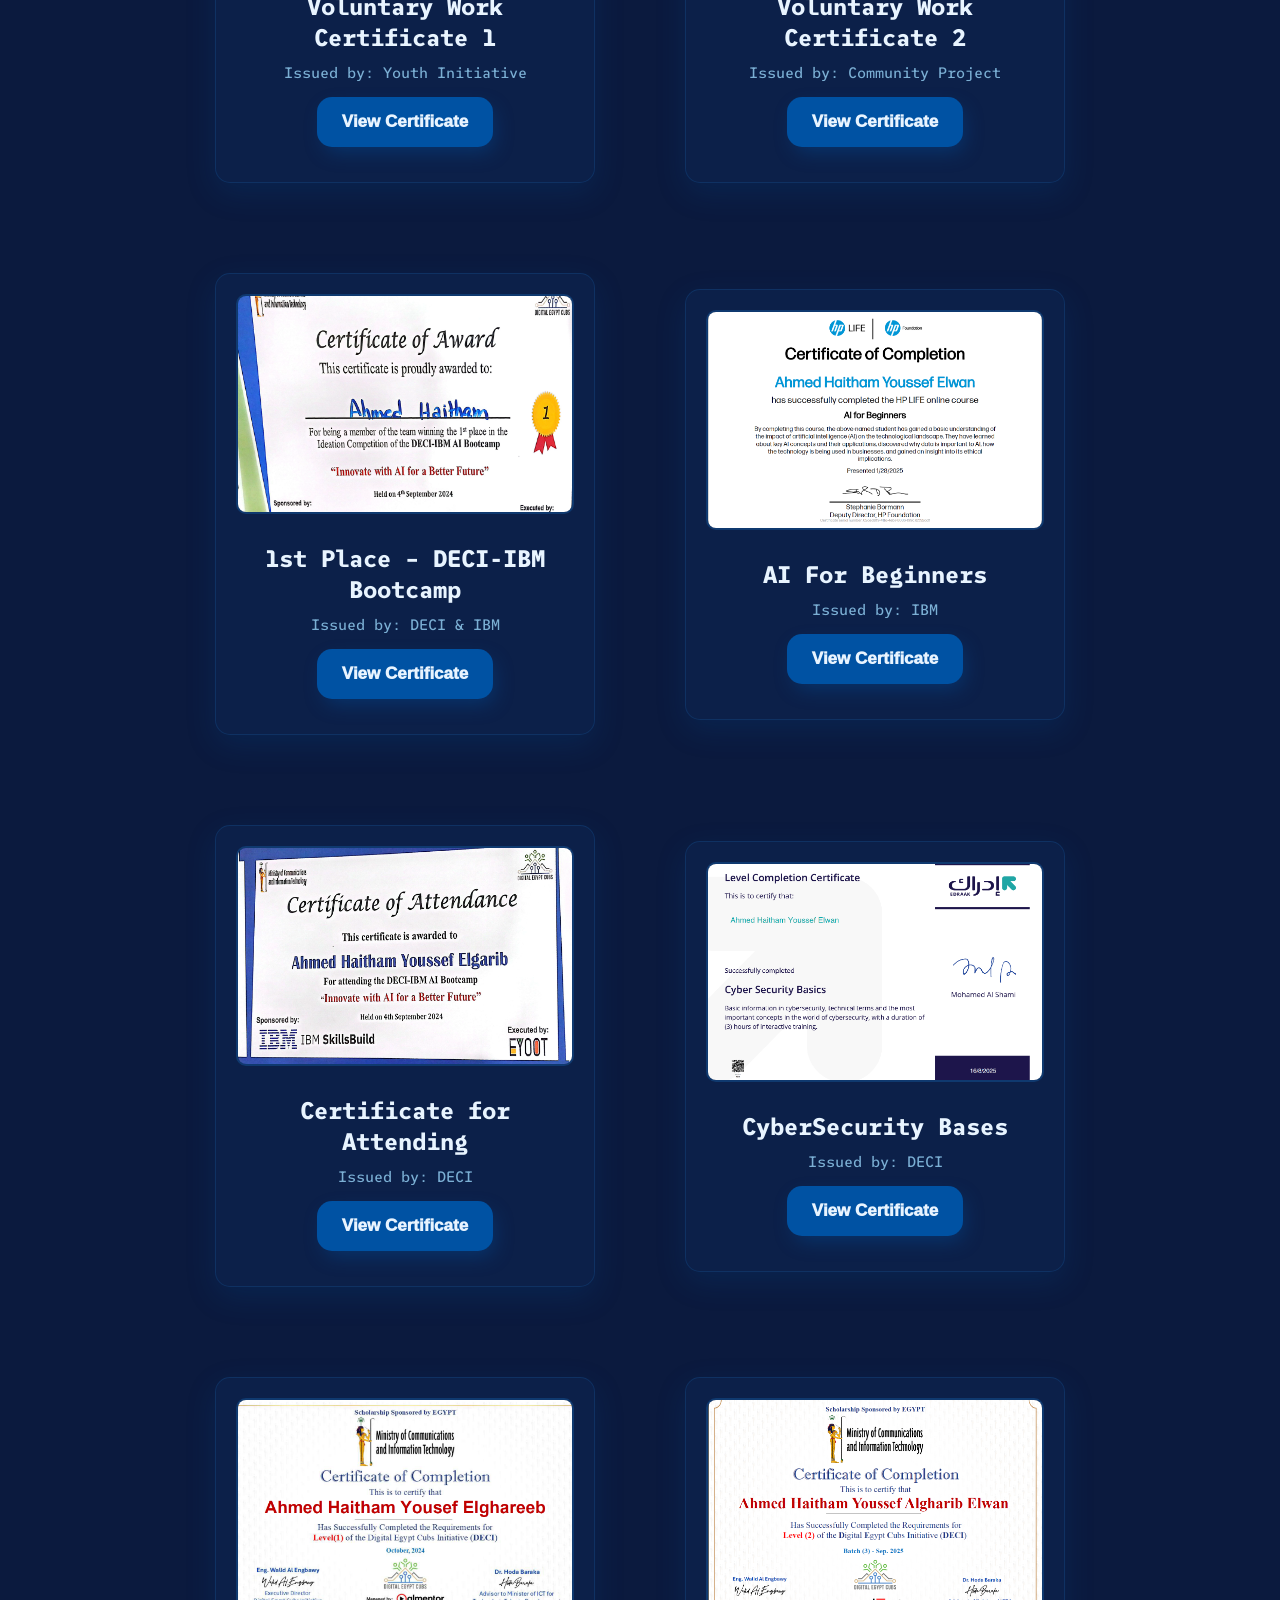
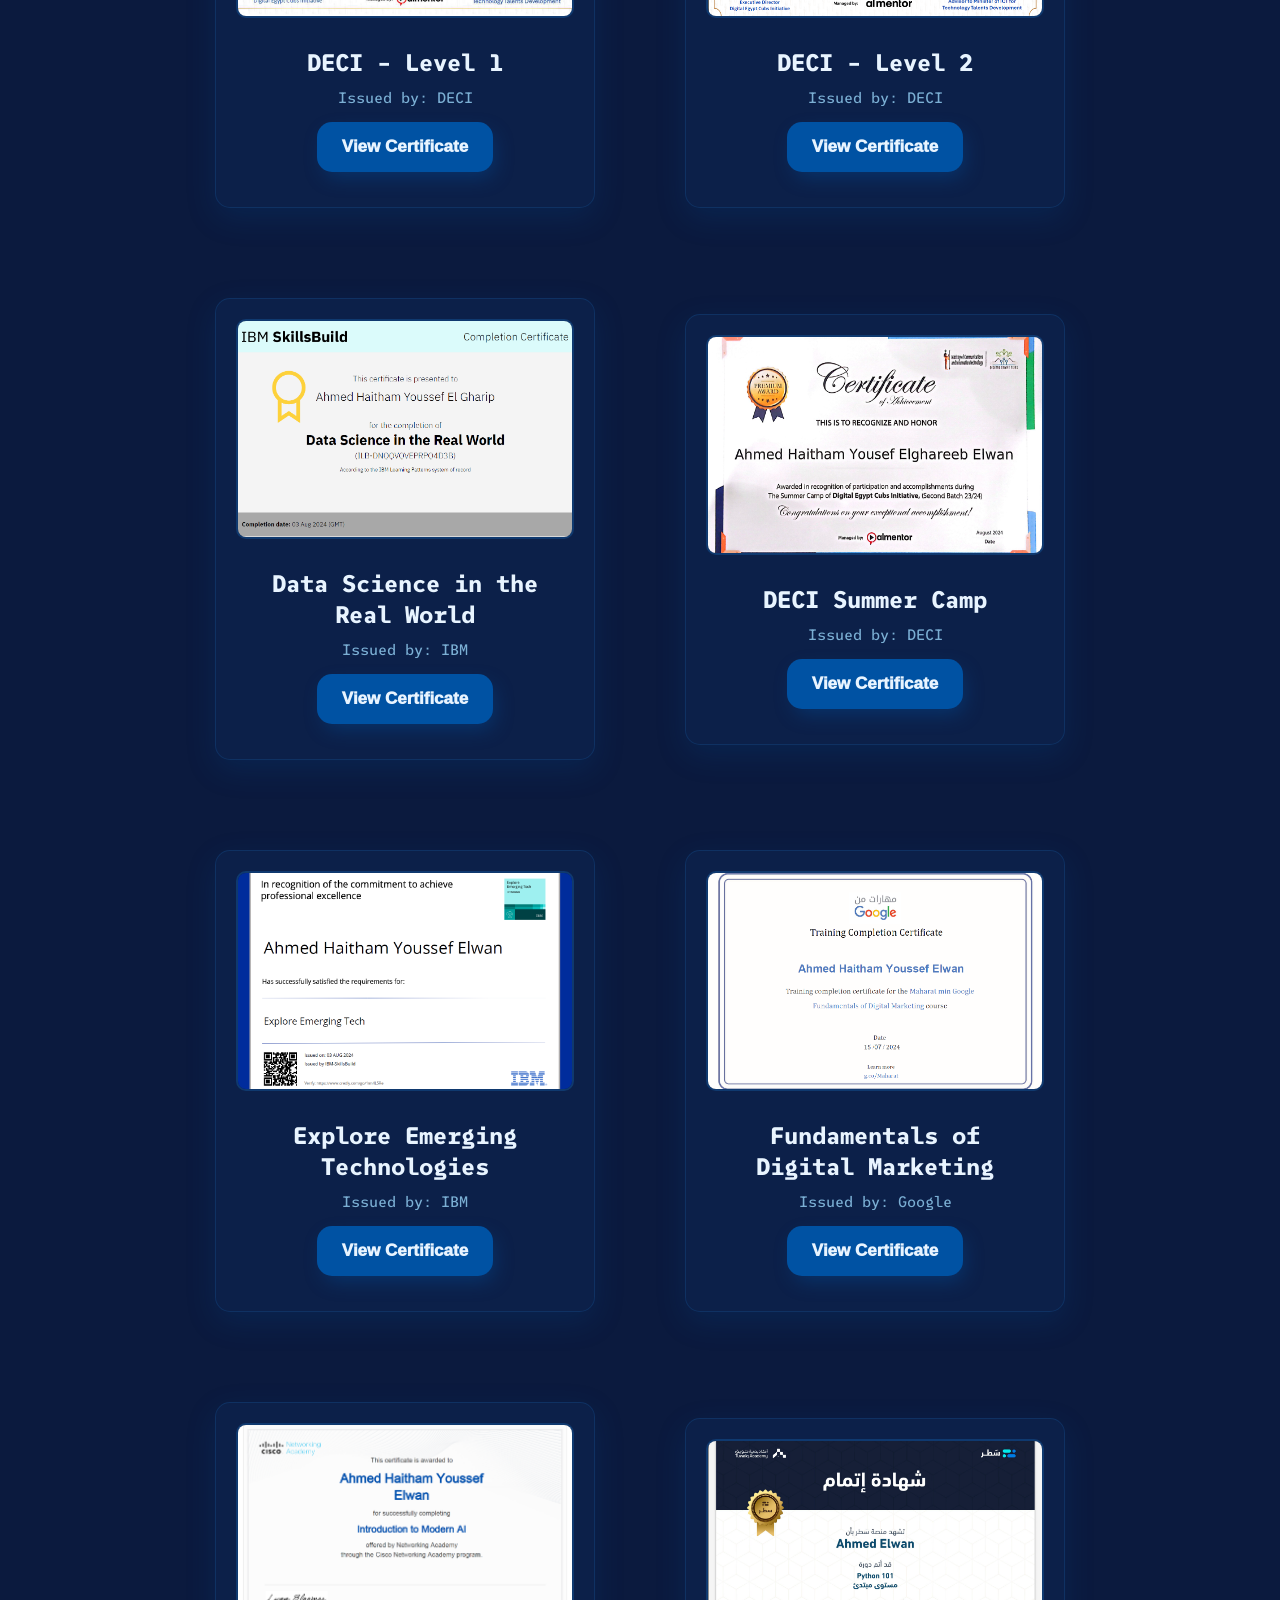
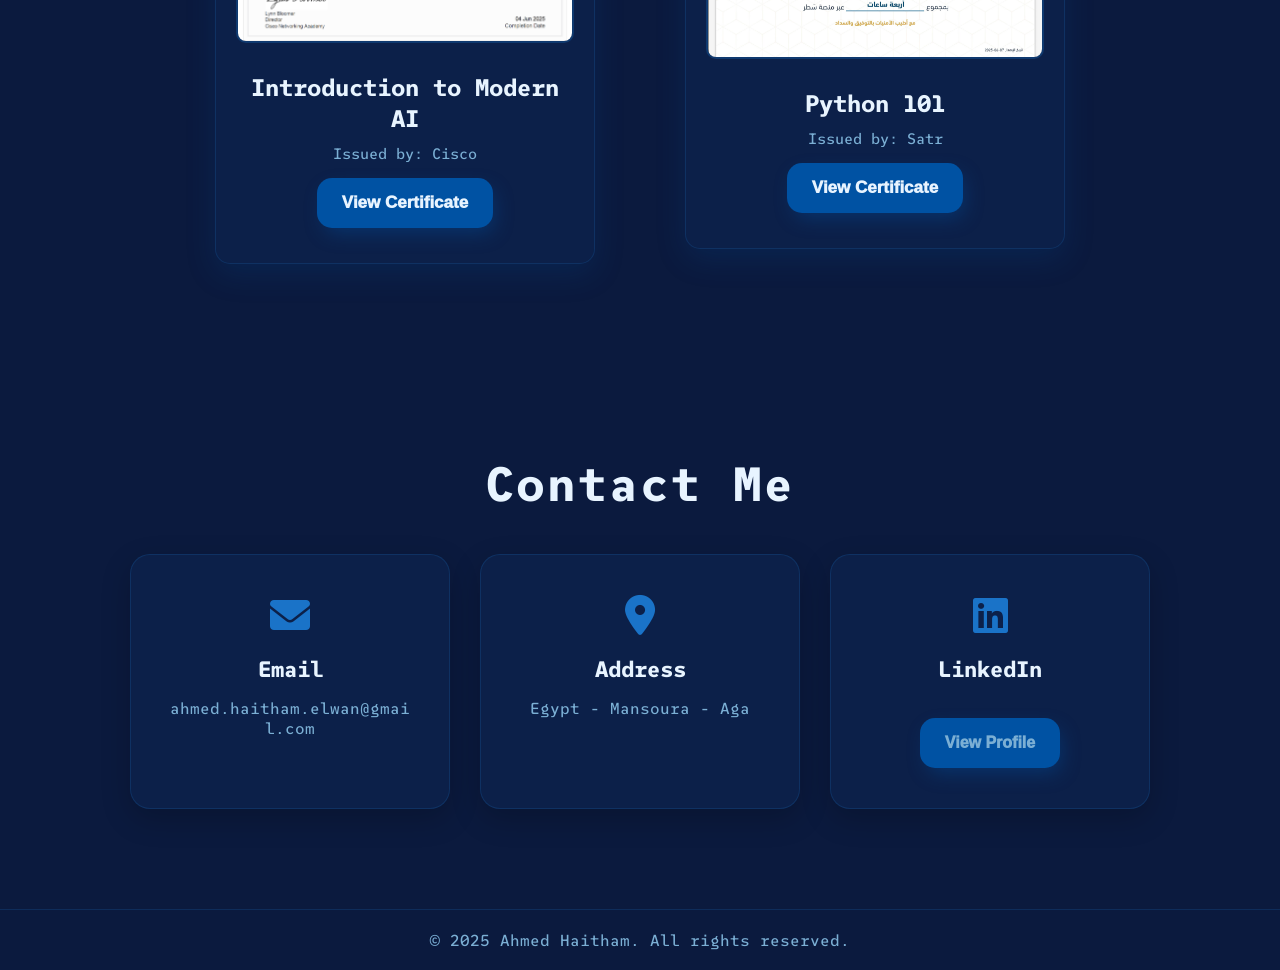
==== commit 53829279: "Change the email and linked in link" ====
--- a/index.html
+++ b/index.html
@@ -385,8 +385,8 @@
           <div class="contact-card">
             <i class="fa-solid fa-envelope"></i>
             <h3>Email</h3>
-            <a href="mailto:ahmedhaitham@gmail.com"
-              >ahmedelwanofficial@gmail.com</a
+            <a href="ahmed.haitham.elwan@gmail.com"
+              >ahmed.haitham.elwan@gmail.com</a
             >
           </div>
 
@@ -401,7 +401,7 @@
             <h3>LinkedIn</h3>
             <button>
               <a
-                href="https://www.linkedin.com/in/ahmed-haitham-youssef-elwan-5b985a366/"
+                href="www.linkedin.com/in/eng-ahmedelwan"
                 target="_blank"
                 >View Profile</a
               >
--- a/style.css
+++ b/style.css
@@ -642,11 +642,120 @@
   color: var(--title-color);
 }
 
+@media (max-width: 1024px) {
+  header {
+    width: 95%;
+  }
+  .home-left h2,
+  .home-left h2 u {
+    font-size: 3rem;
+  }
+}
+
 @media (max-width: 768px) {
+  header {
+    flex-direction: column;
+    padding: 15px;
+    width: 95%;
+    gap: 15px;
+  }
+  header nav ul {
+    flex-wrap: wrap;
+    justify-content: center;
+    gap: 10px;
+  }
+  header nav ul li a {
+    margin-left: 15px;
+    margin-right: 15px;
+    font-size: 0.9rem;
+  }
+  header h1 {
+    font-size: 1.5rem;
+    margin-left: 0;
+  }
+
+  #home {
+    flex-direction: column-reverse;
+    padding: 60px 20px;
+    text-align: center;
+  }
+  #home img {
+    width: 280px;
+    height: 280px;
+  }
+  .home-left h2,
+  .home-left h2 u {
+    font-size: 2.2rem;
+  }
+  .home-left p {
+    font-size: 1rem;
+  }
+
+  .title-services,
+  .title-skills,
+  .title-projects,
+  .title-certificates,
+  .title-events,
+  .title-experience {
+    font-size: 1.8rem;
+  }
+
+  .services,
+  .skills,
+  .projectcontainer,
+  .certificatescontainer {
+    padding: 30px 20px;
+    gap: 20px;
+  }
+
+  .projectcontainer .project,
+  .certificatescontainer .certificate {
+    width: 100%;
+    margin: 0;
+  }
+
+  .timeline::before {
+    left: 30px;
+  }
+  .timeline-item {
+    gap: 15px;
+  }
+  .timeline-number {
+    min-width: 40px;
+    height: 40px;
+    font-size: 0.9rem;
+  }
+  .timeline {
+    padding: 20px 10px;
+  }
+
   .event-card {
     width: 100%;
   }
   .event-section {
-    padding: 0 20px;
-  }
-}
+    padding: 0 15px;
+  }
+  .event-card img {
+    height: 220px;
+  }
+
+  .contact-card {
+    width: 100%;
+  }
+}
+
+@media (max-width: 480px) {
+  header nav ul li a {
+    margin-left: 8px;
+    margin-right: 8px;
+    font-size: 0.8rem;
+  }
+  .home-left h2,
+  .home-left h2 u {
+    font-size: 1.8rem;
+  }
+  #home img {
+    width: 220px;
+    height: 220px;
+  }
+}
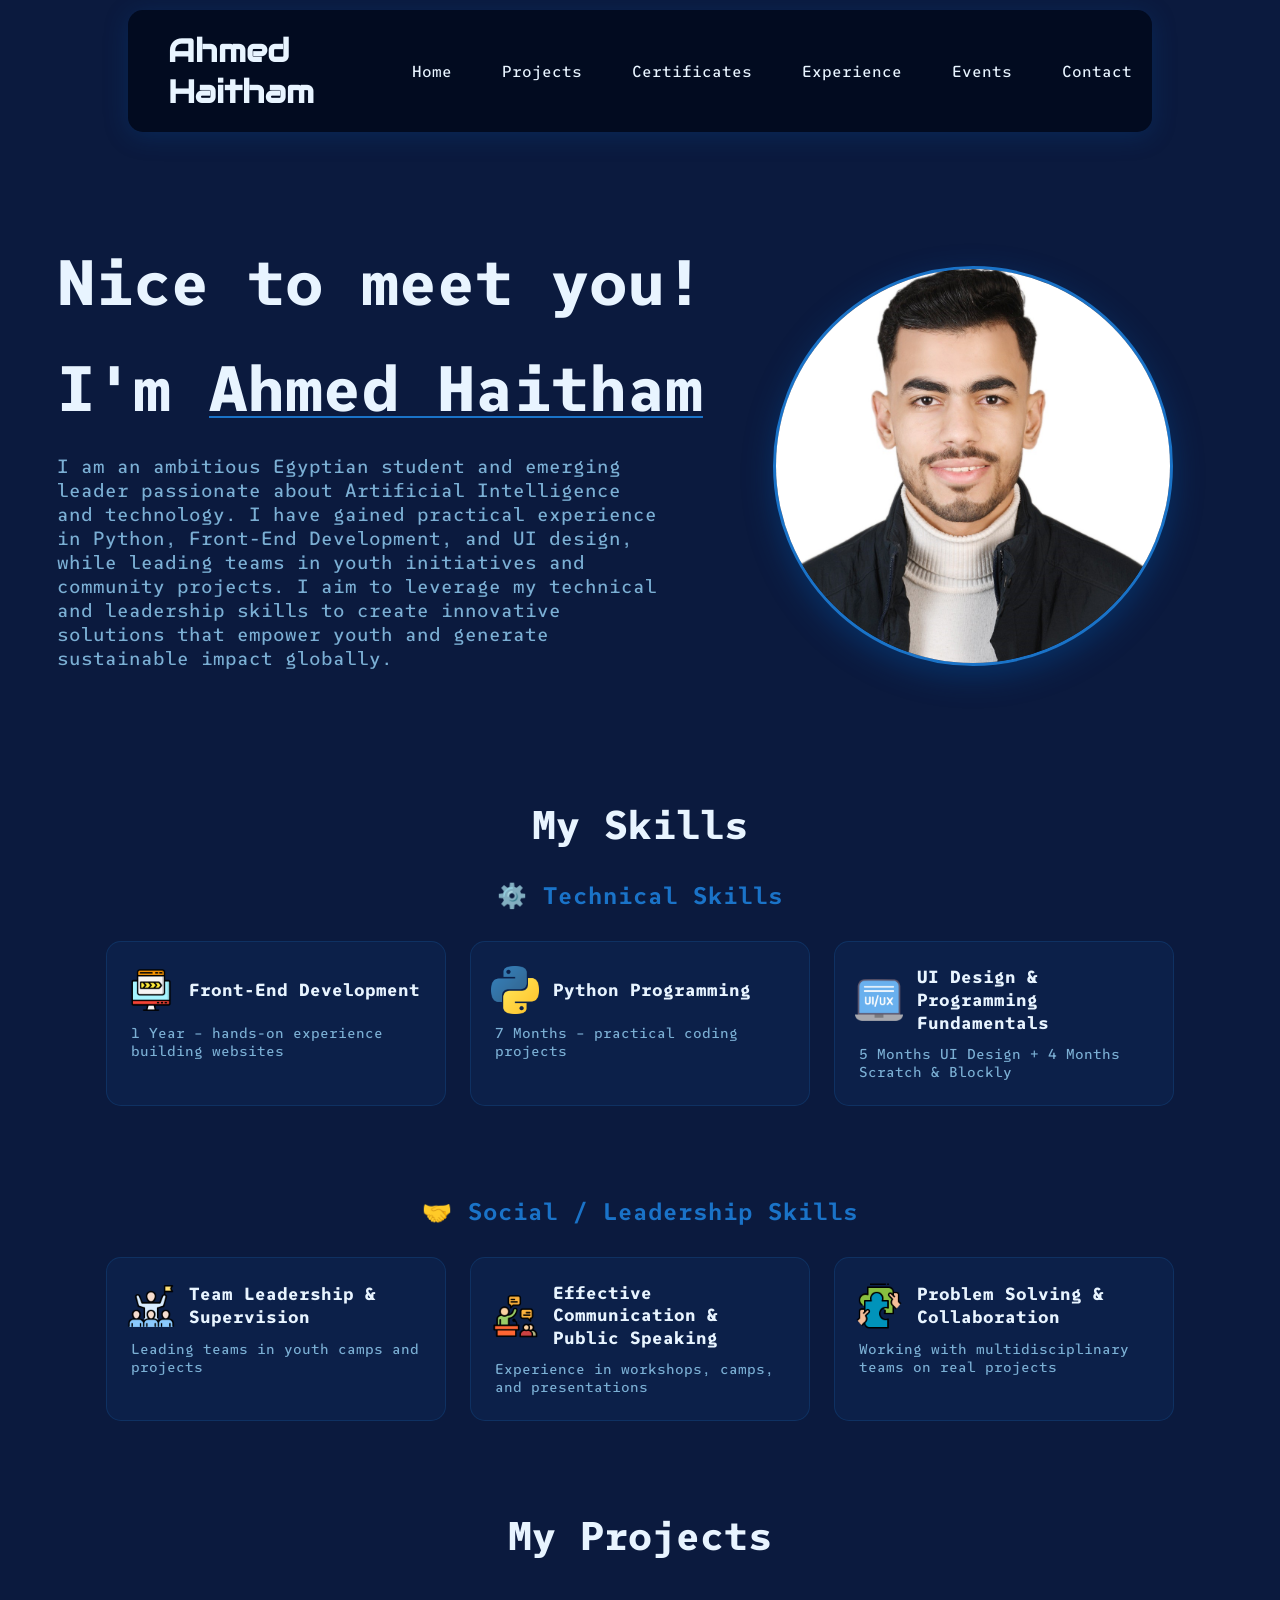
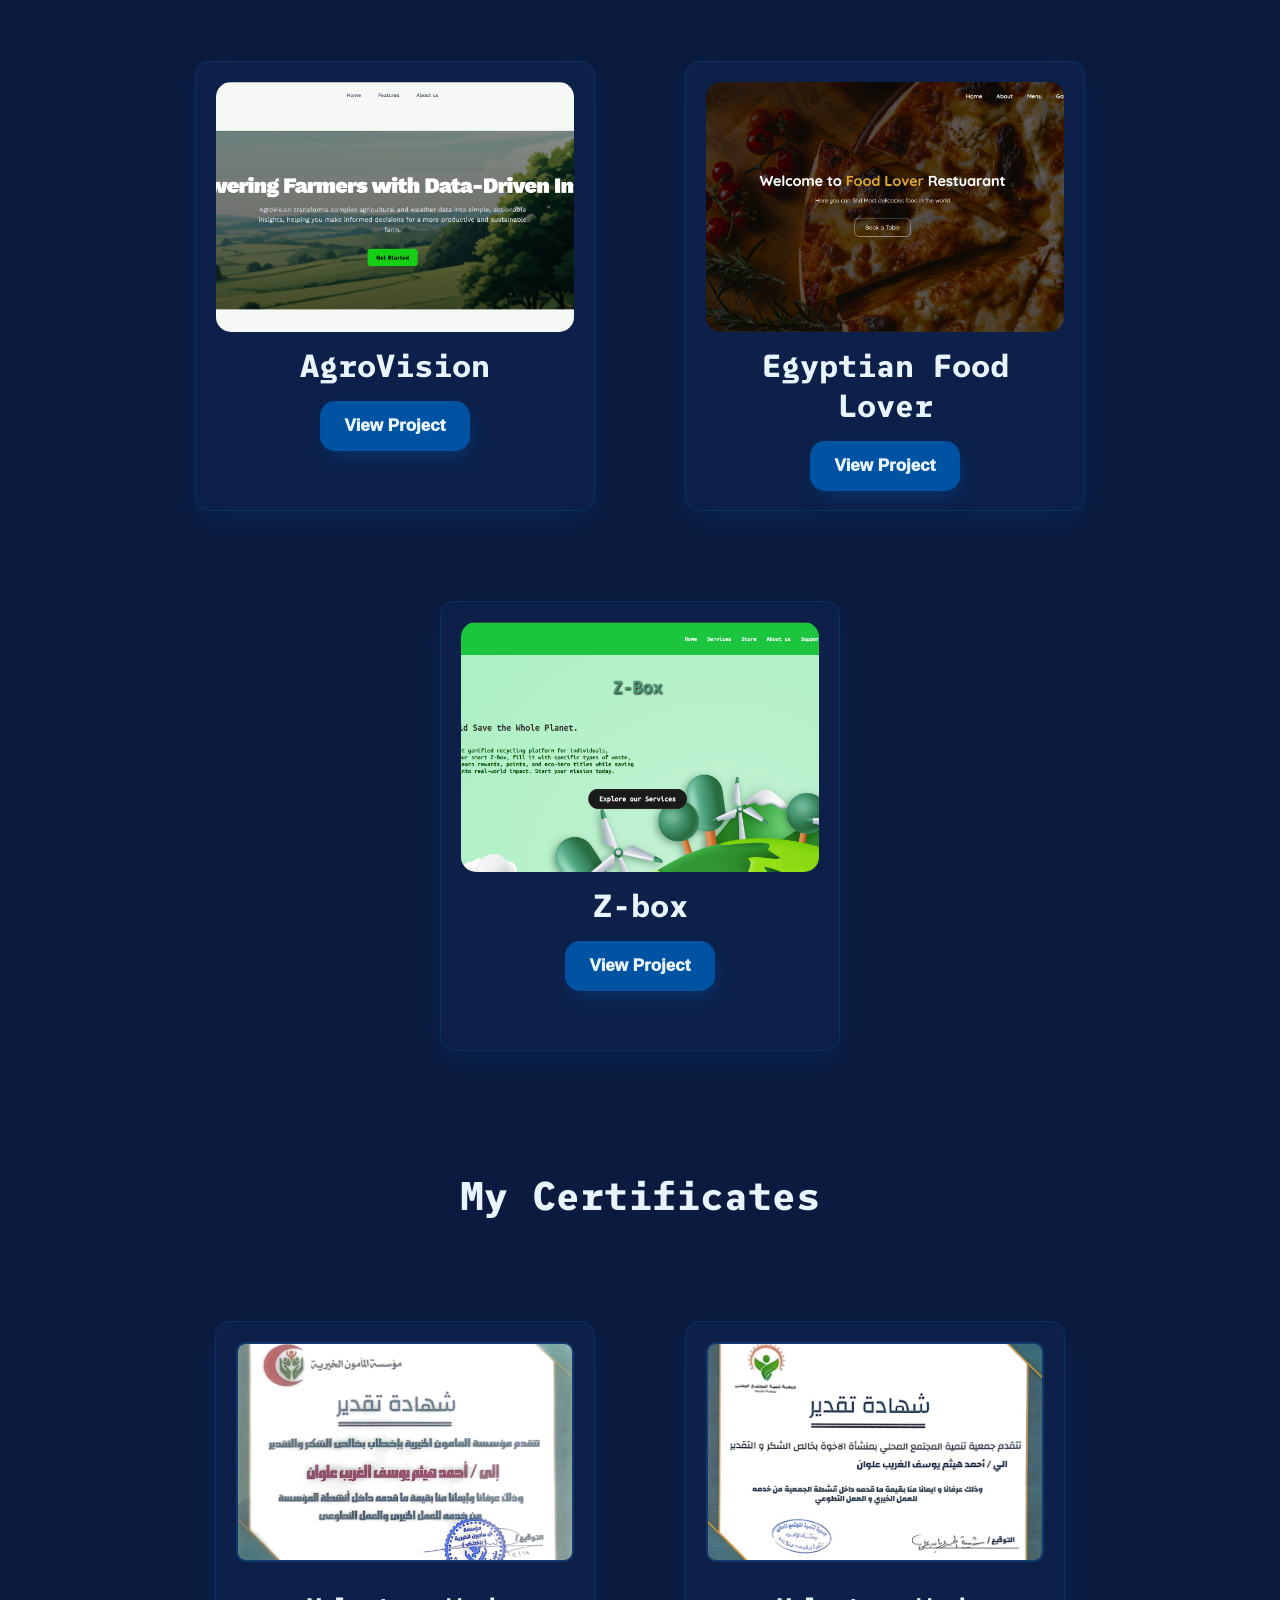
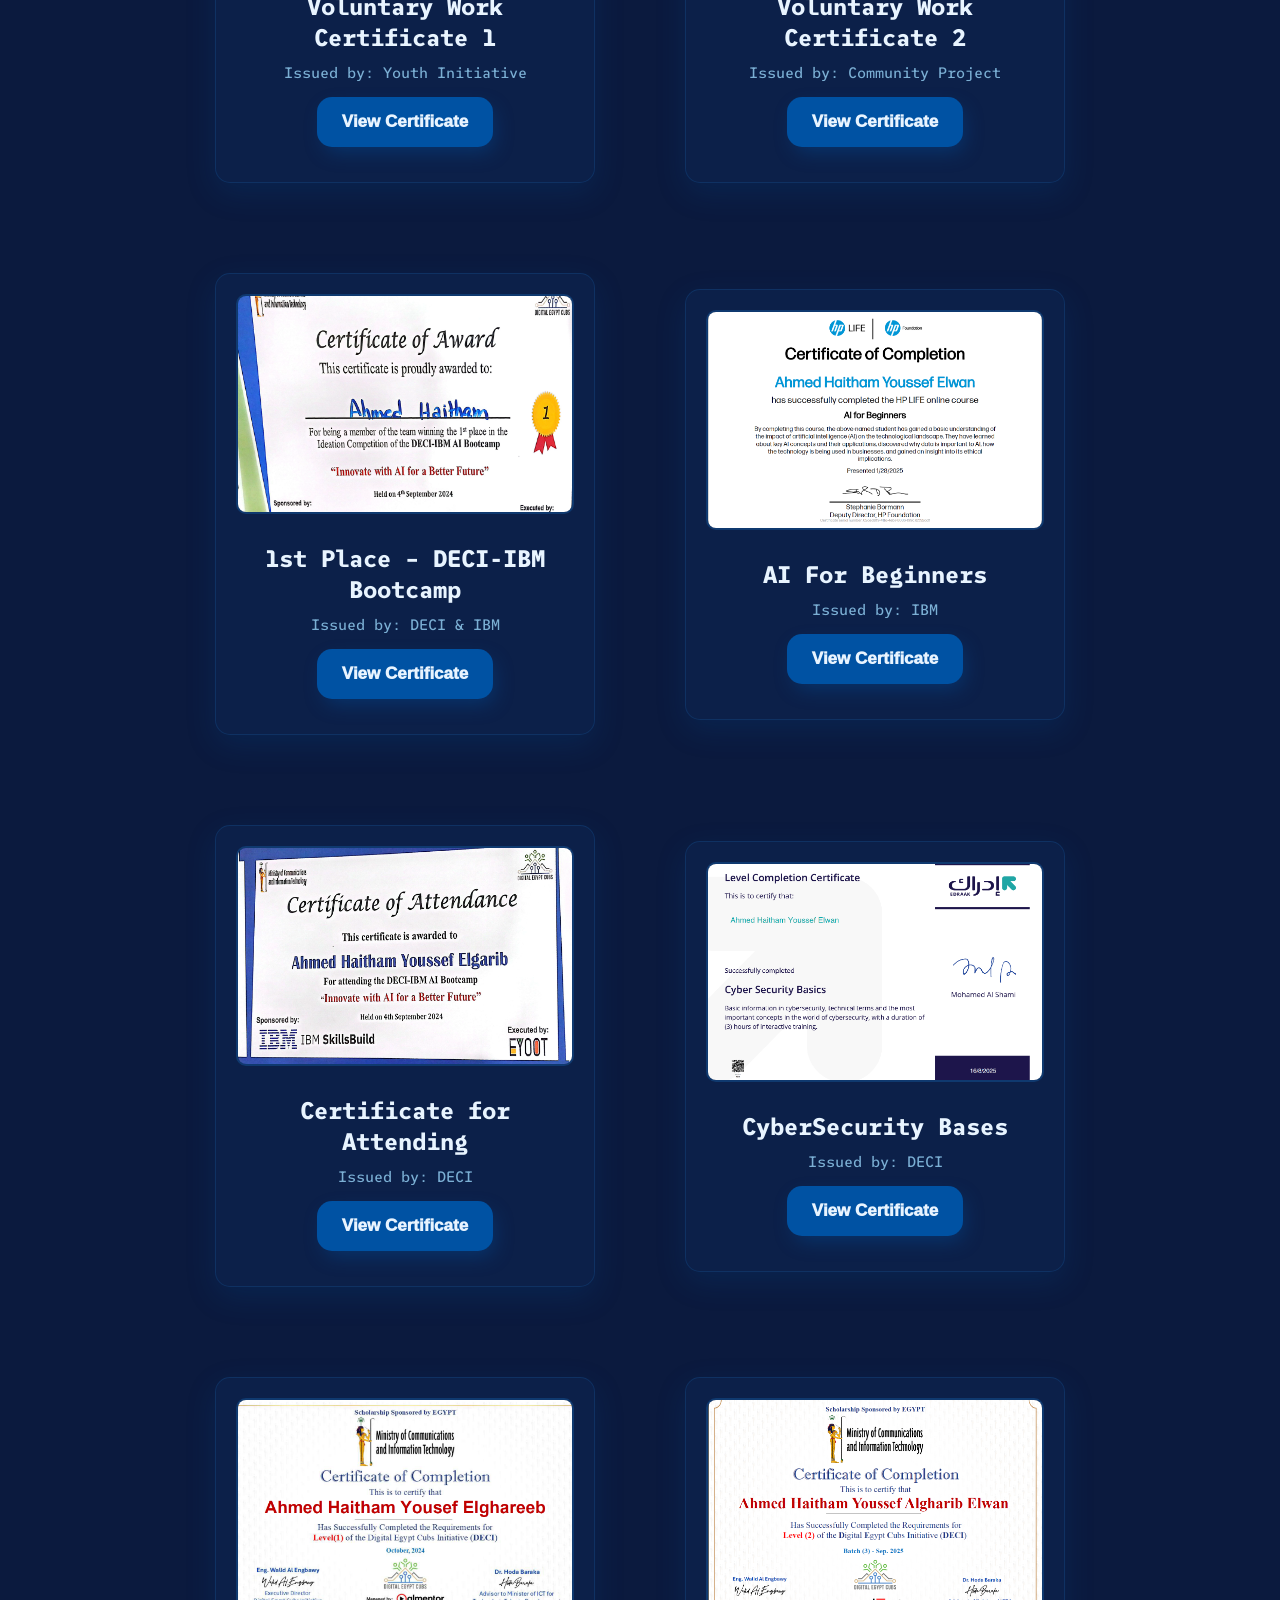
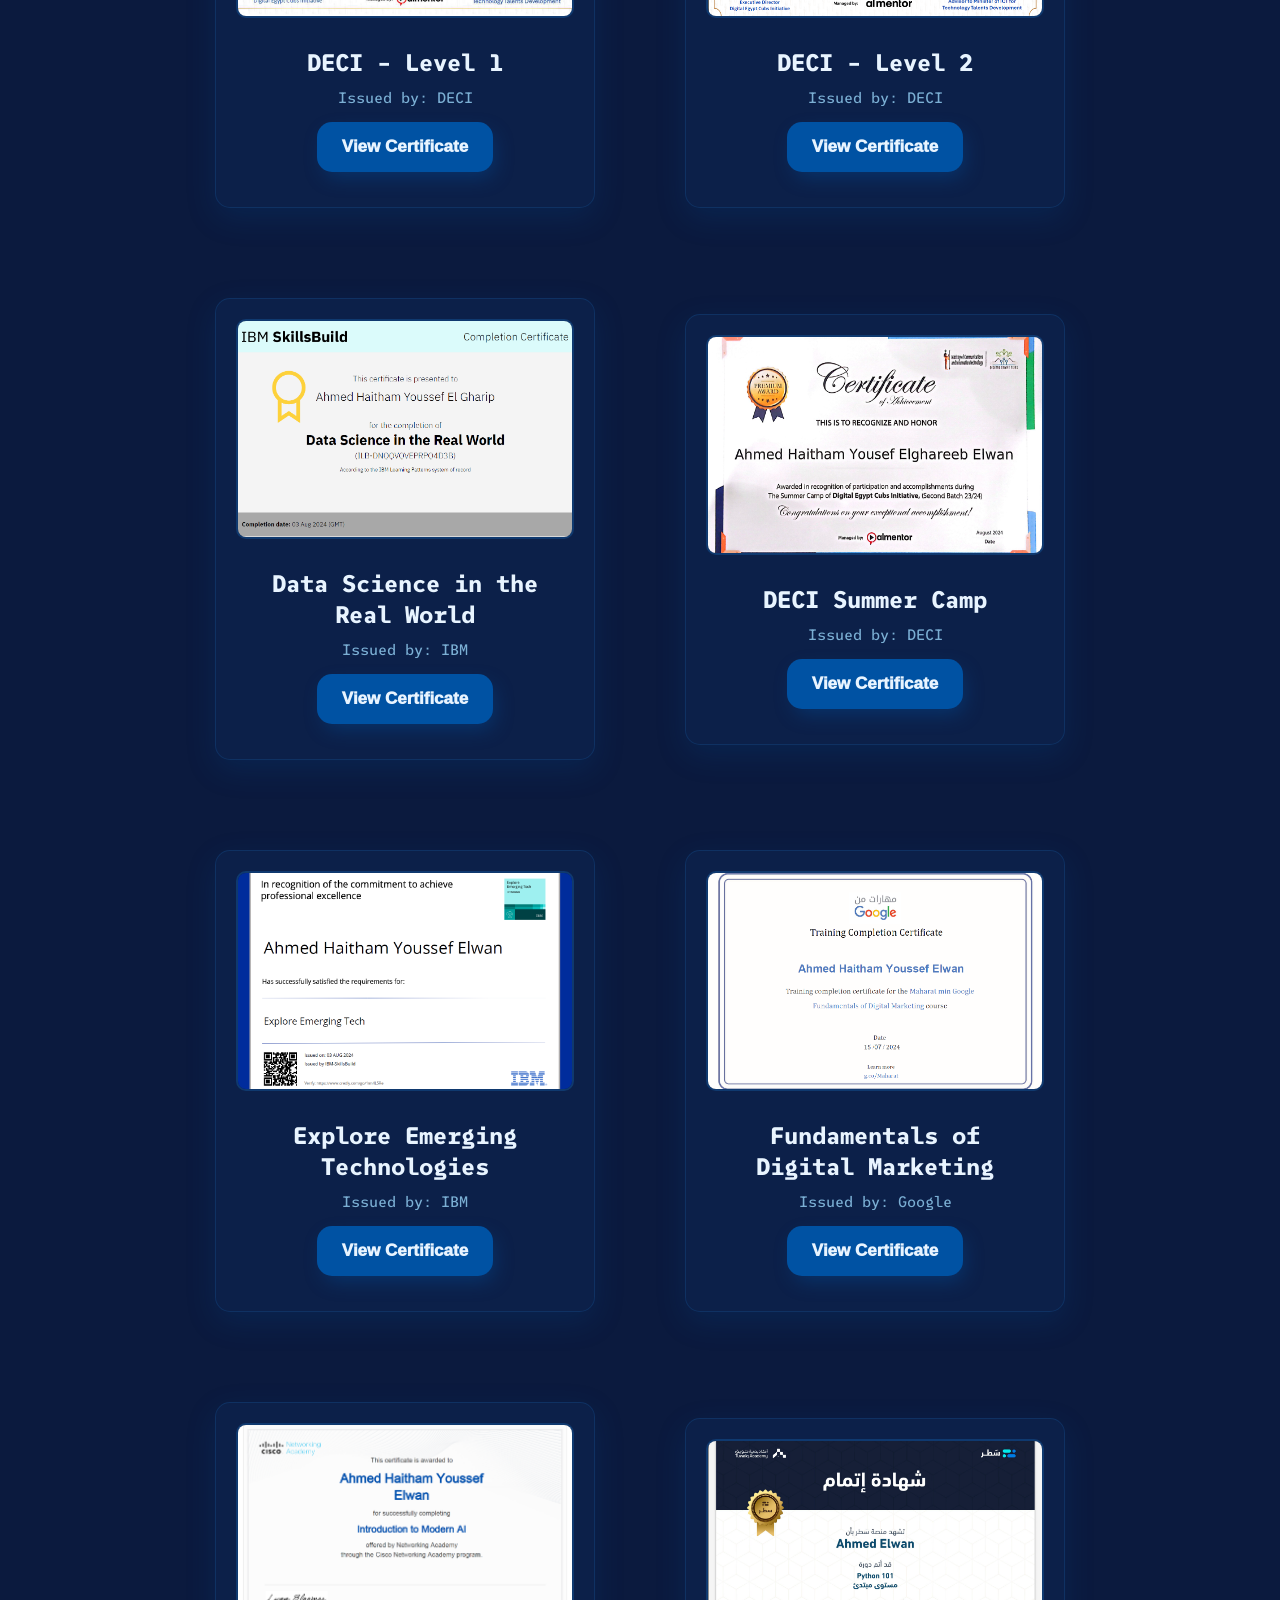
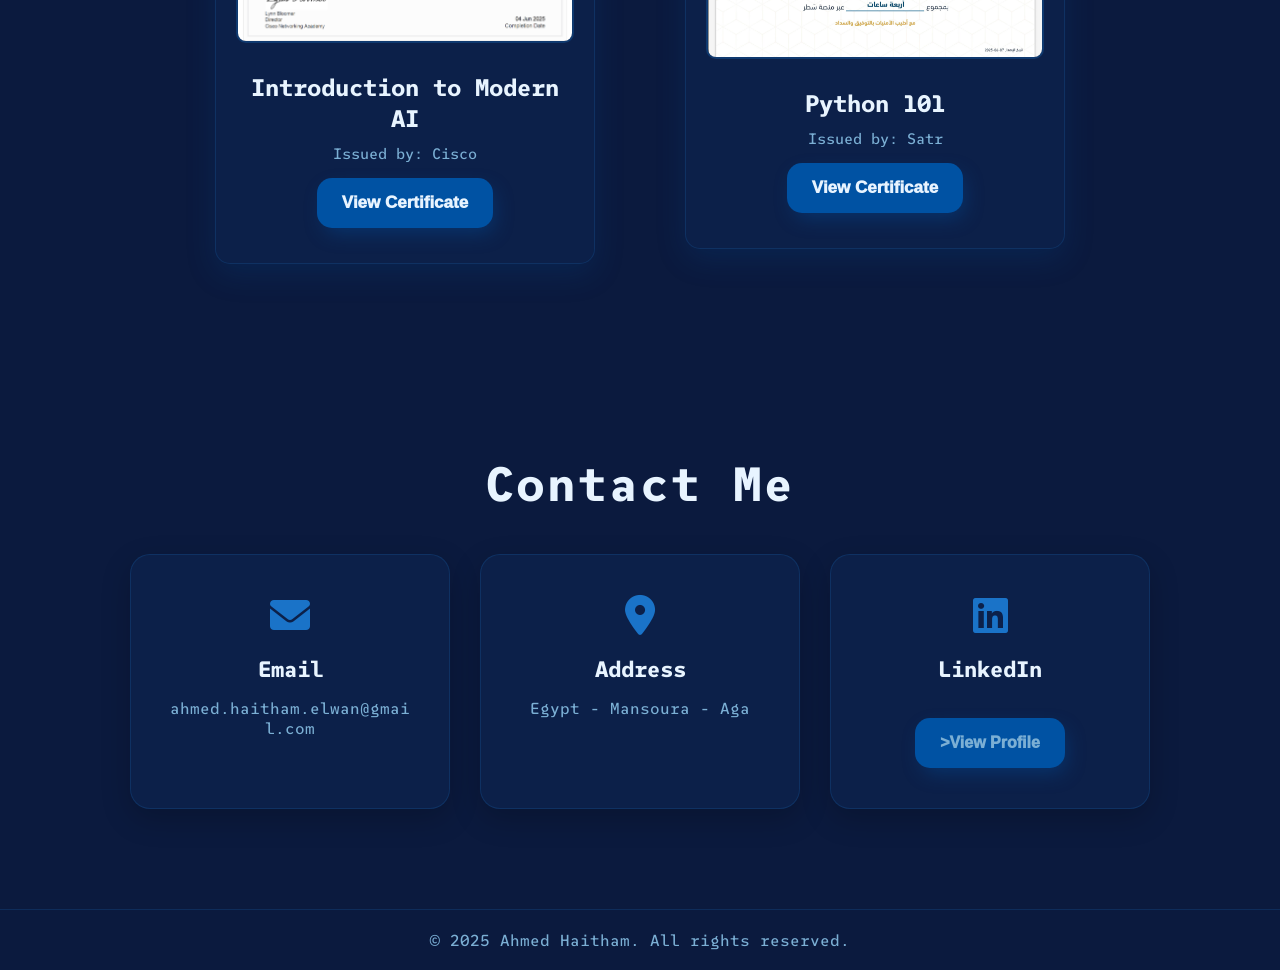
==== commit 156997a7: "Update index.html" ====
--- a/index.html
+++ b/index.html
@@ -402,7 +402,7 @@
             <button>
               <a
                 href="www.linkedin.com/in/eng-ahmedelwan"
-                target="_blank"
+                <!-- target="_blank" -->
                 >View Profile</a
               >
             </button>
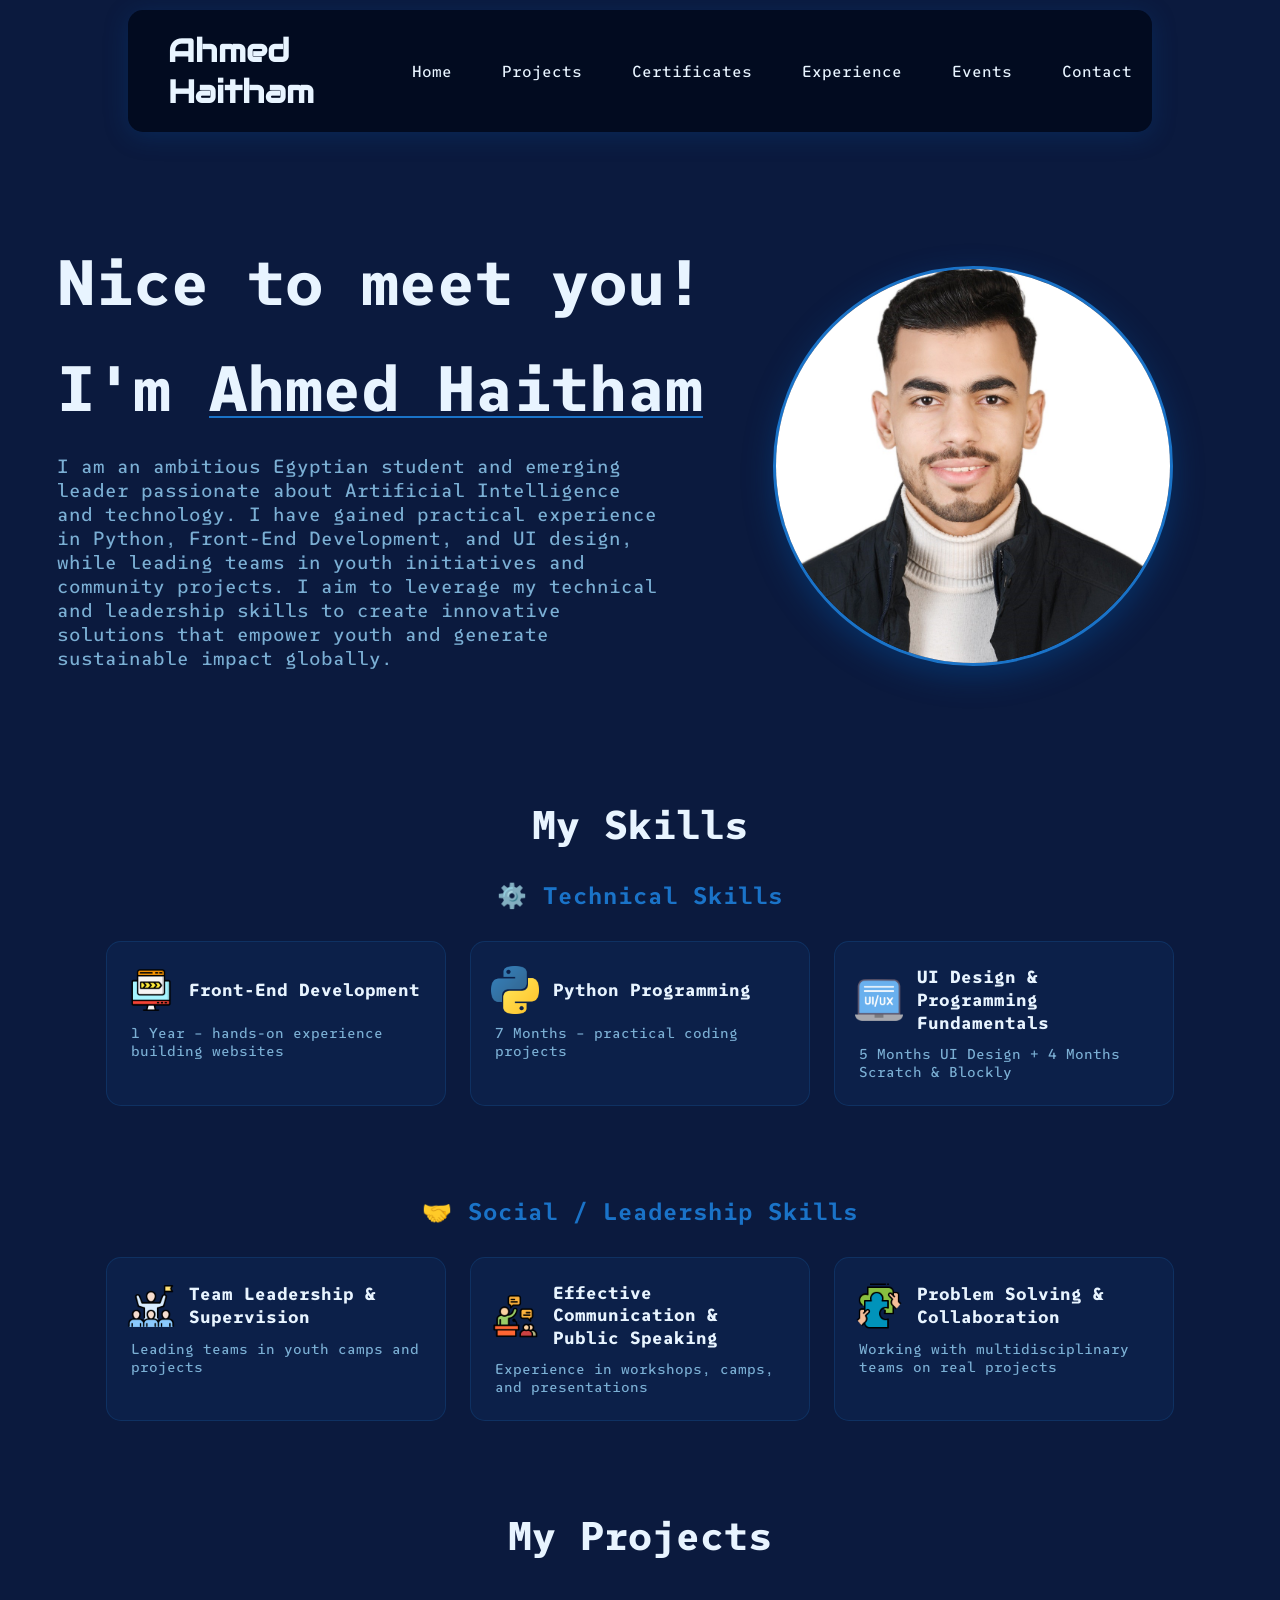
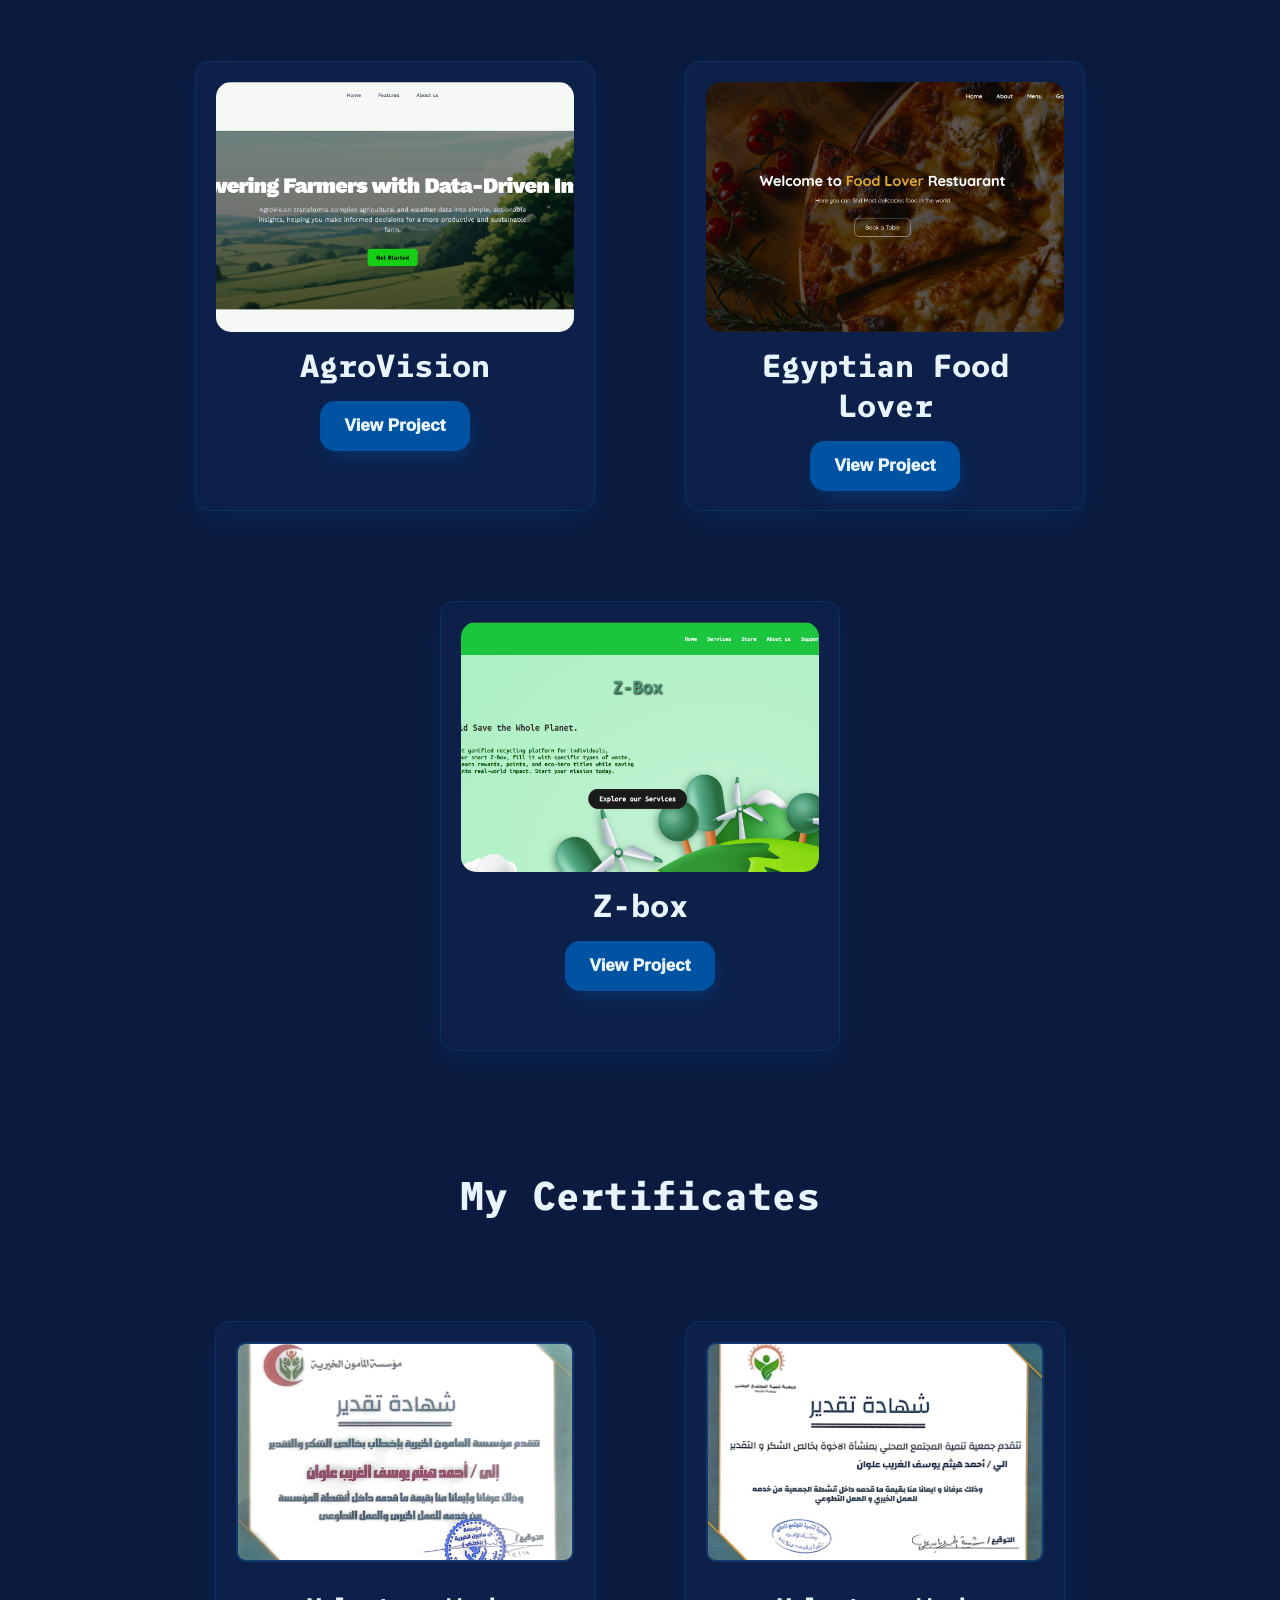
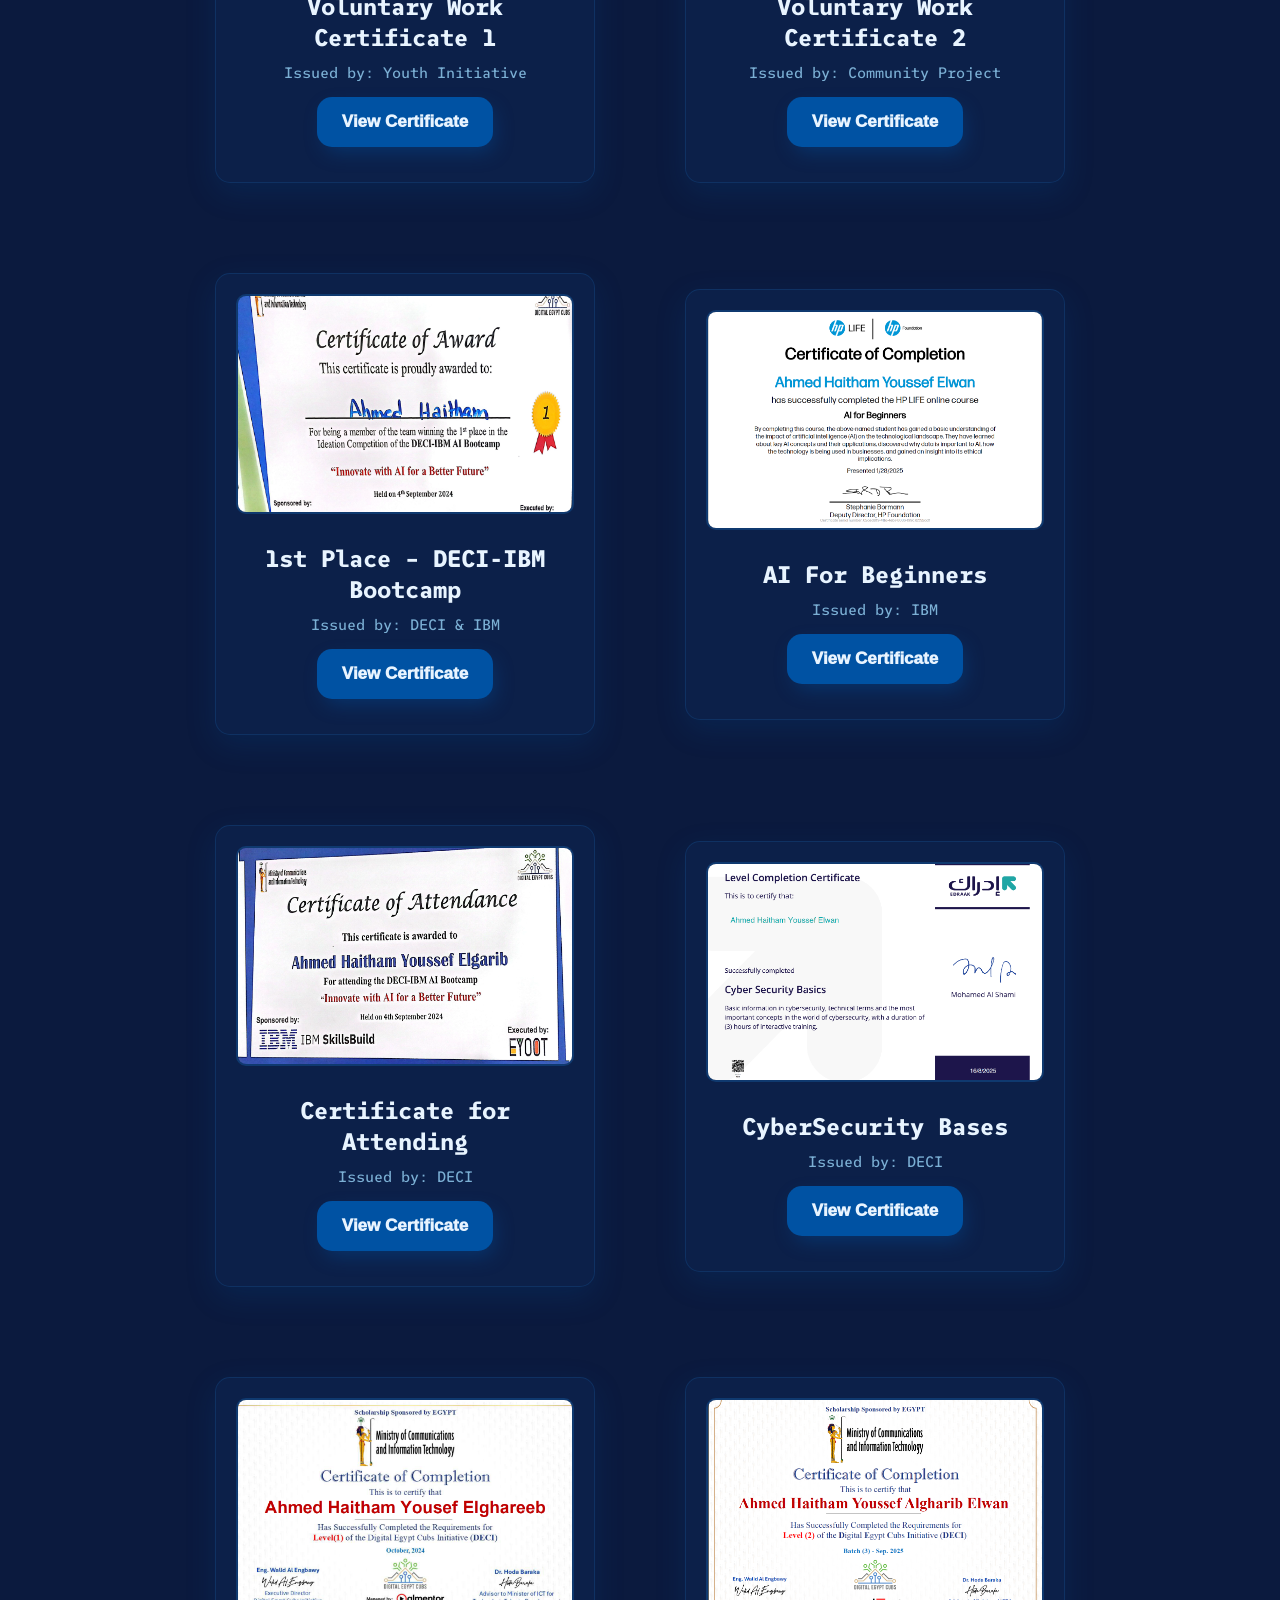
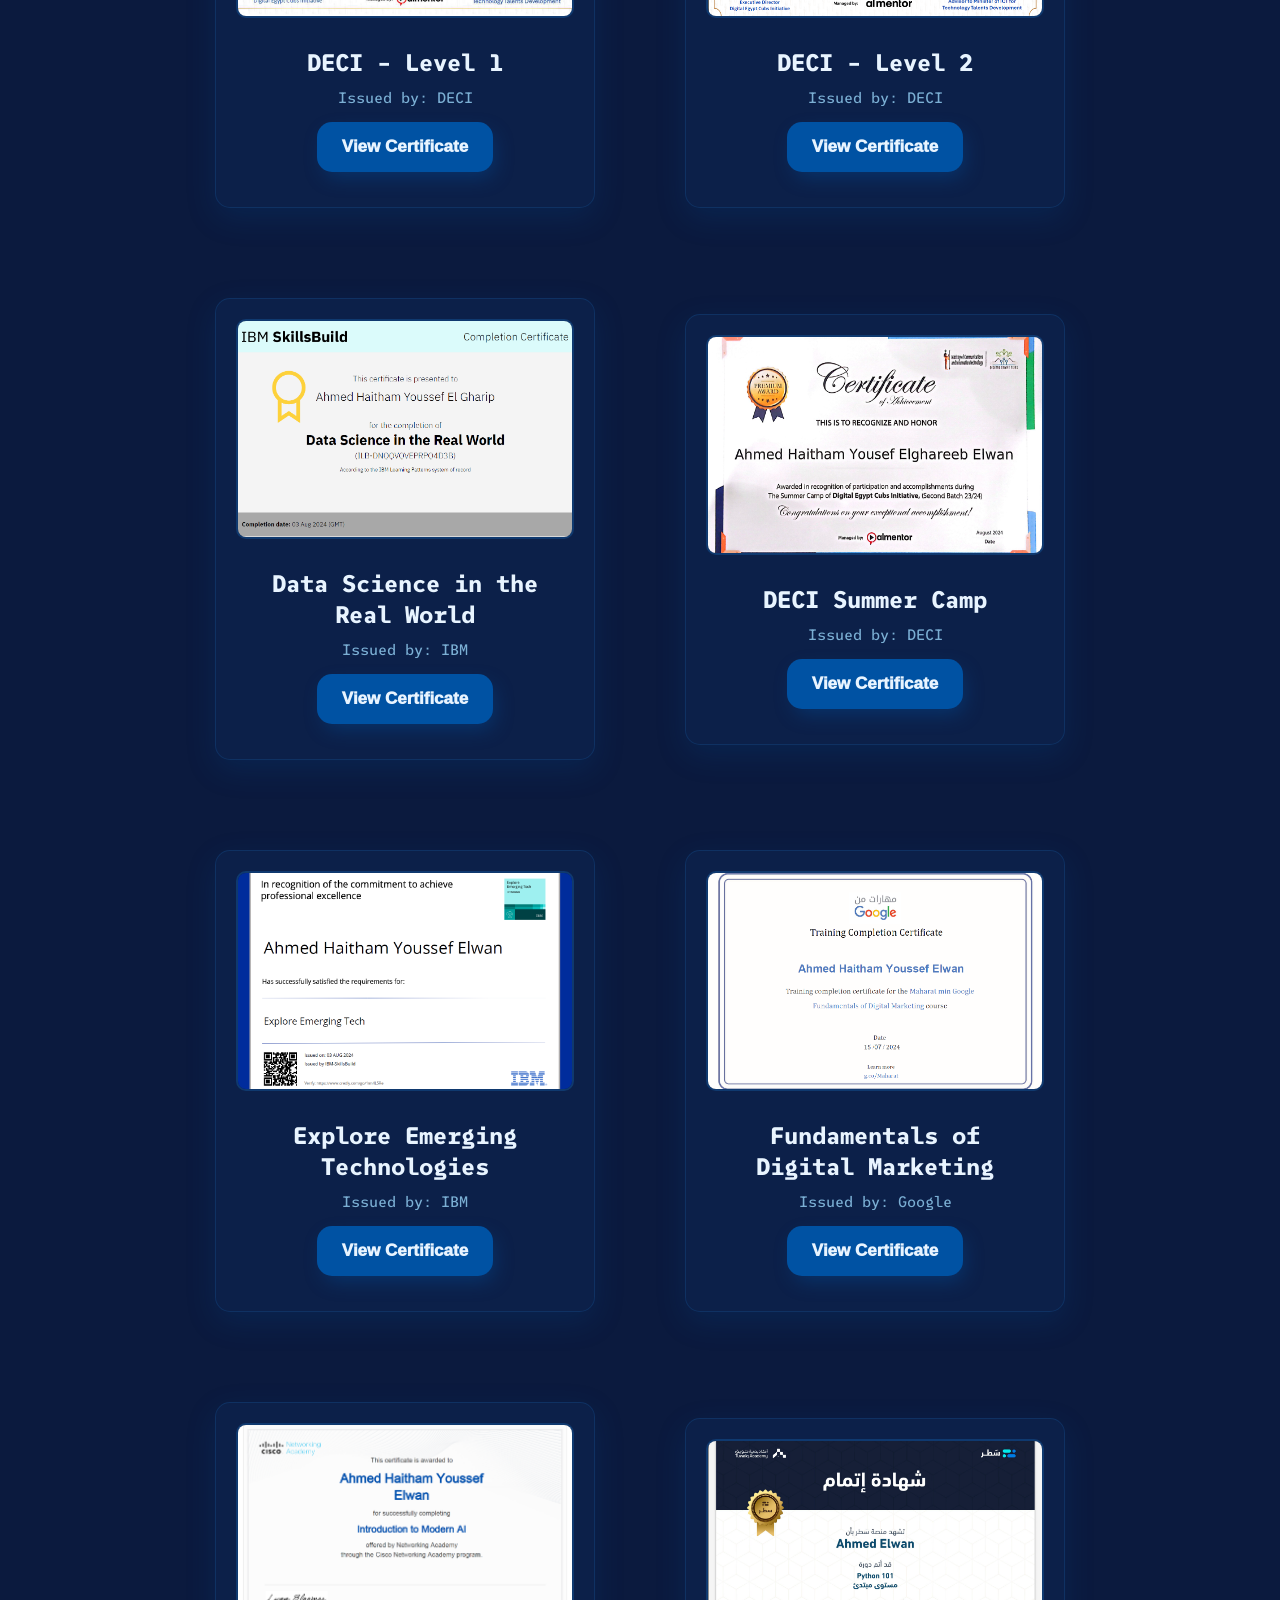
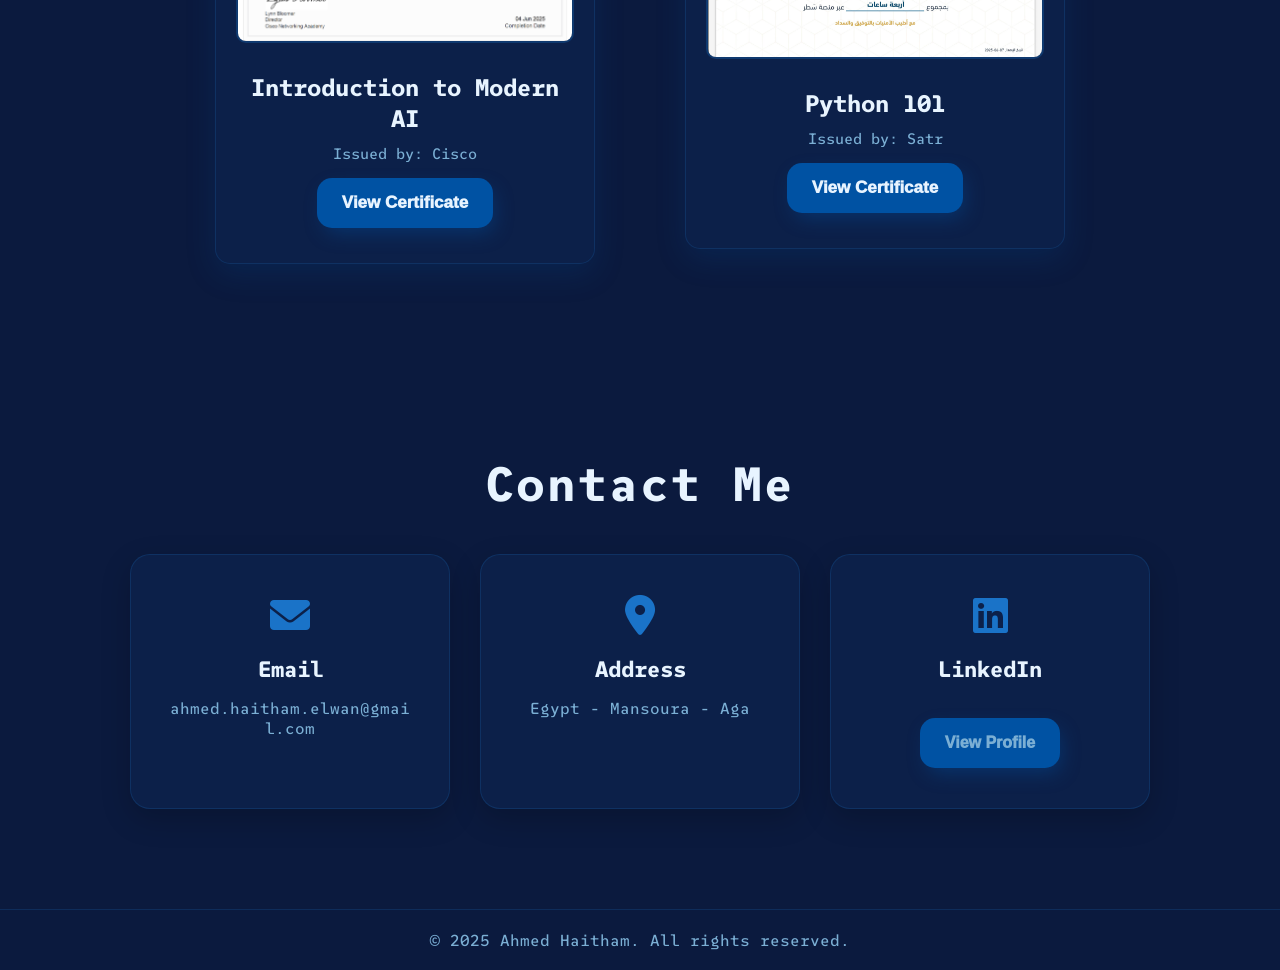
==== commit 520596c8: "Update index.html" ====
--- a/index.html
+++ b/index.html
@@ -402,7 +402,7 @@
             <button>
               <a
                 href="www.linkedin.com/in/eng-ahmedelwan"
-                <!-- target="_blank" -->
+                target="_self"
                 >View Profile</a
               >
             </button>
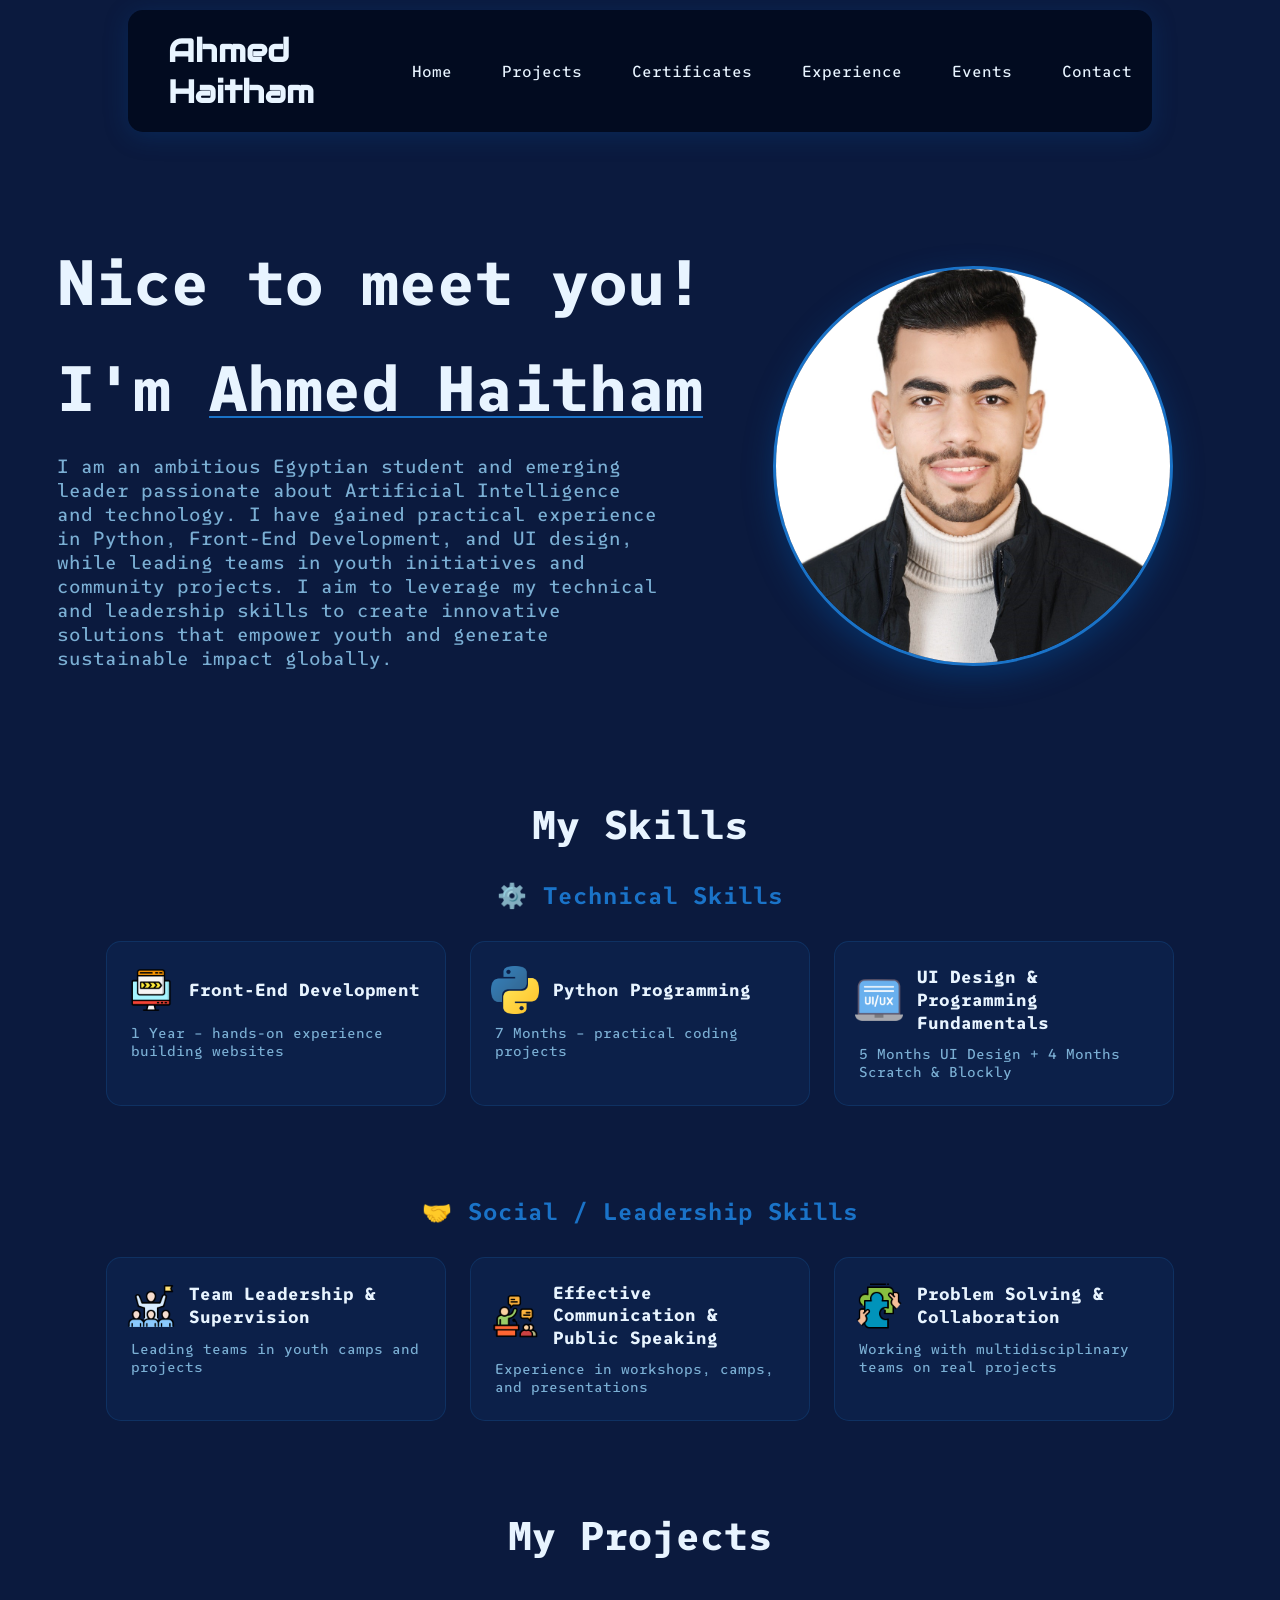
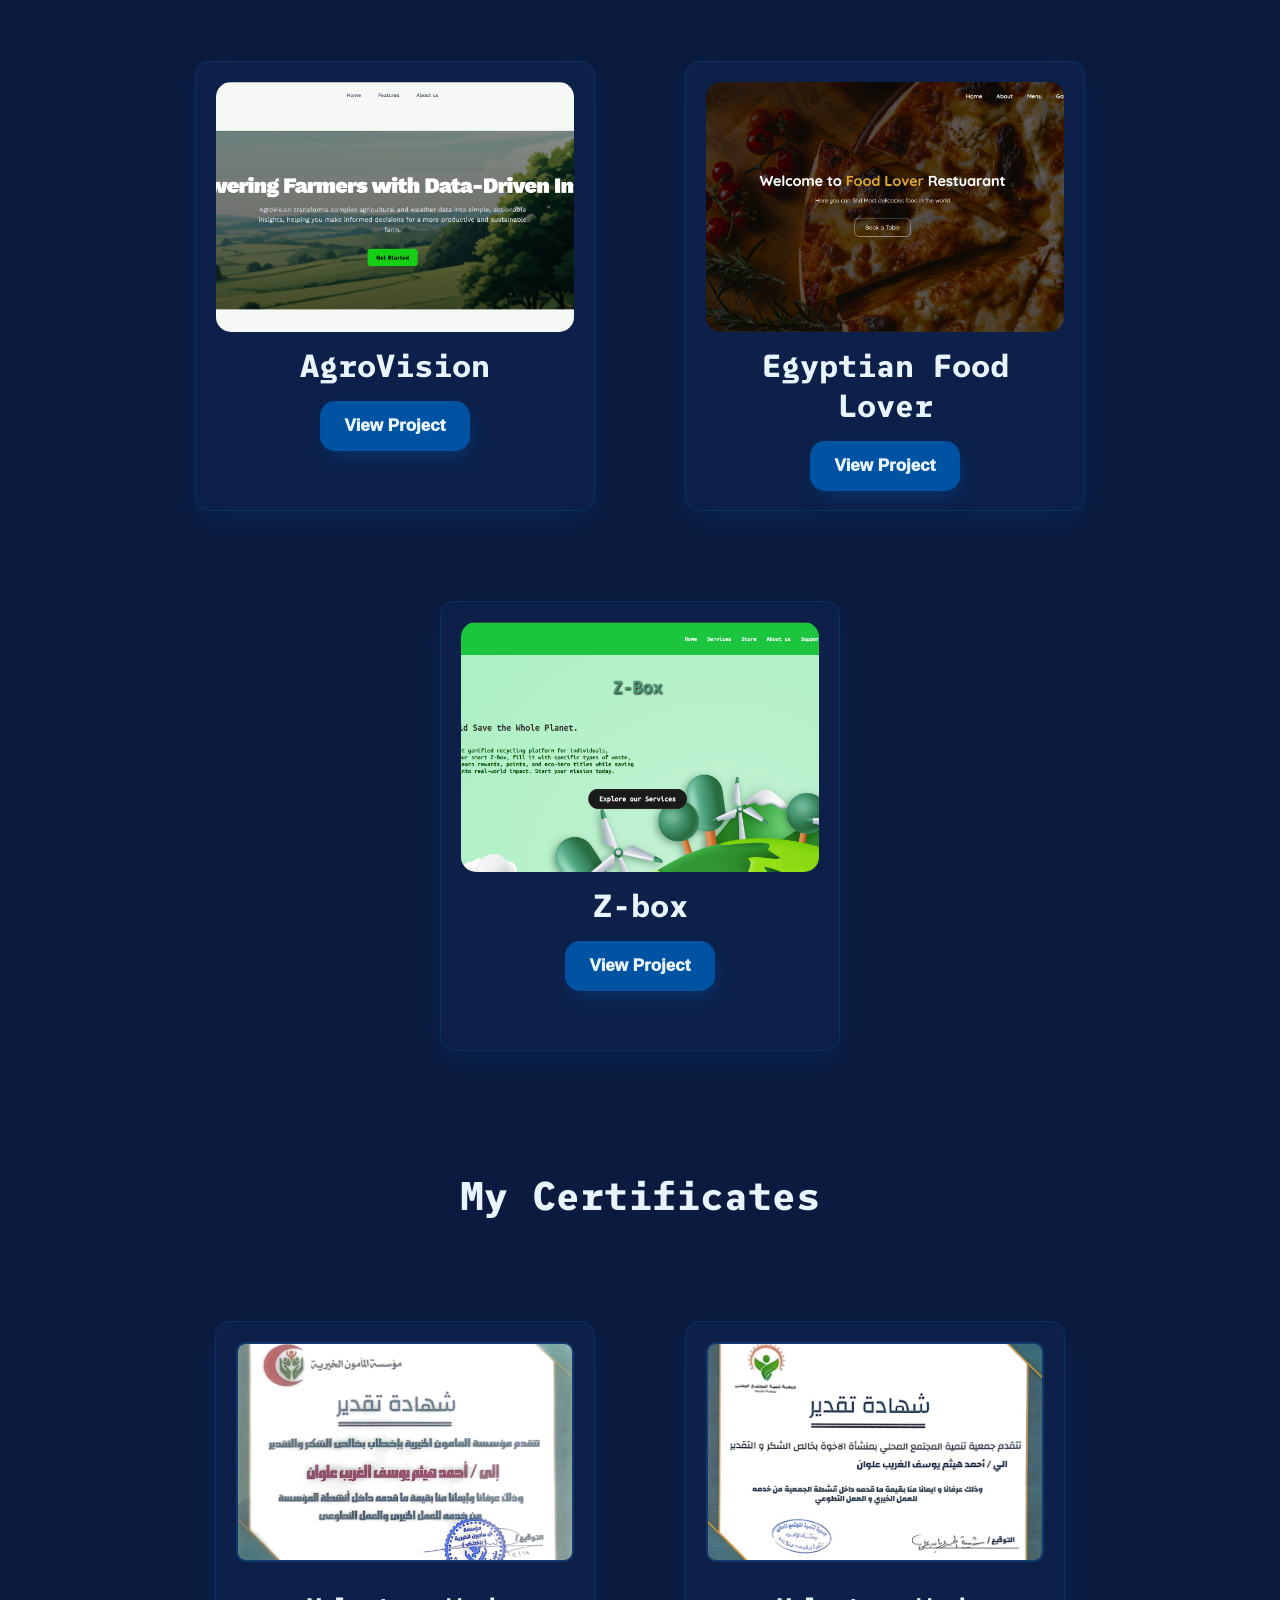
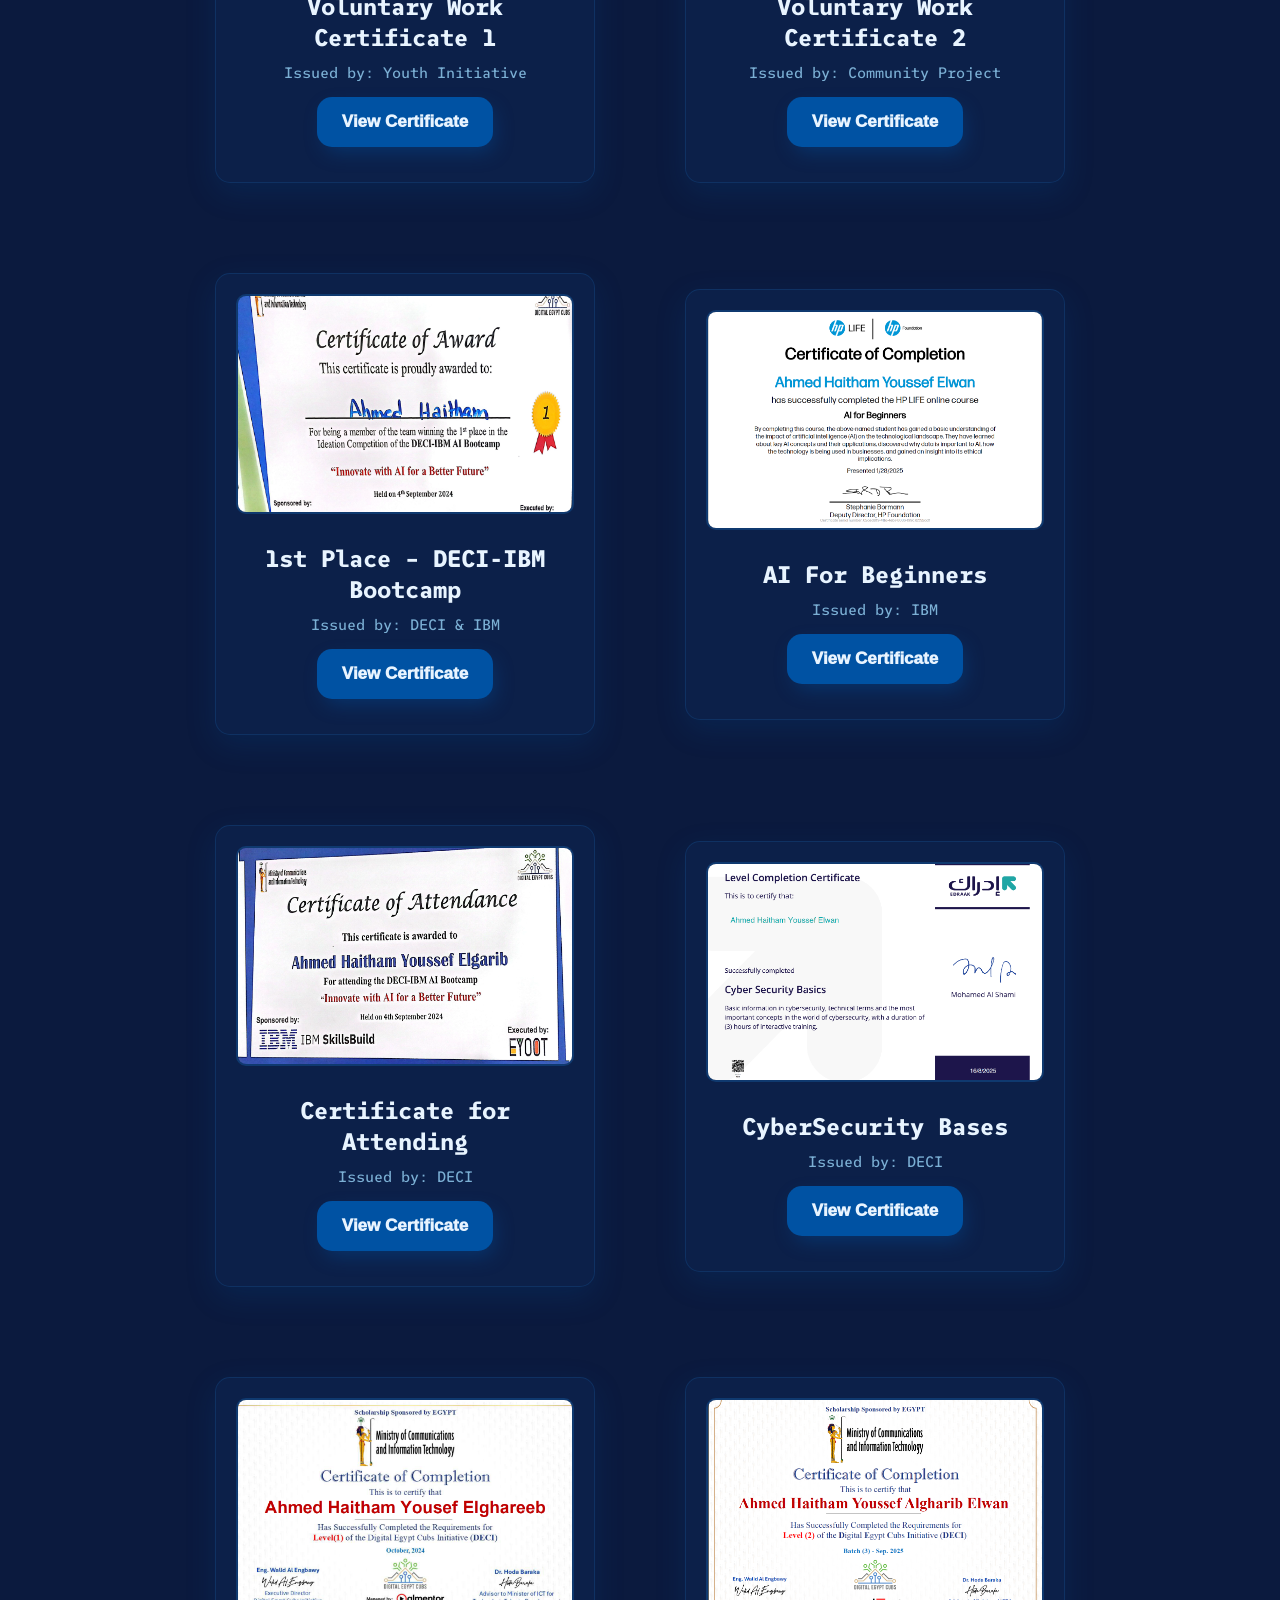
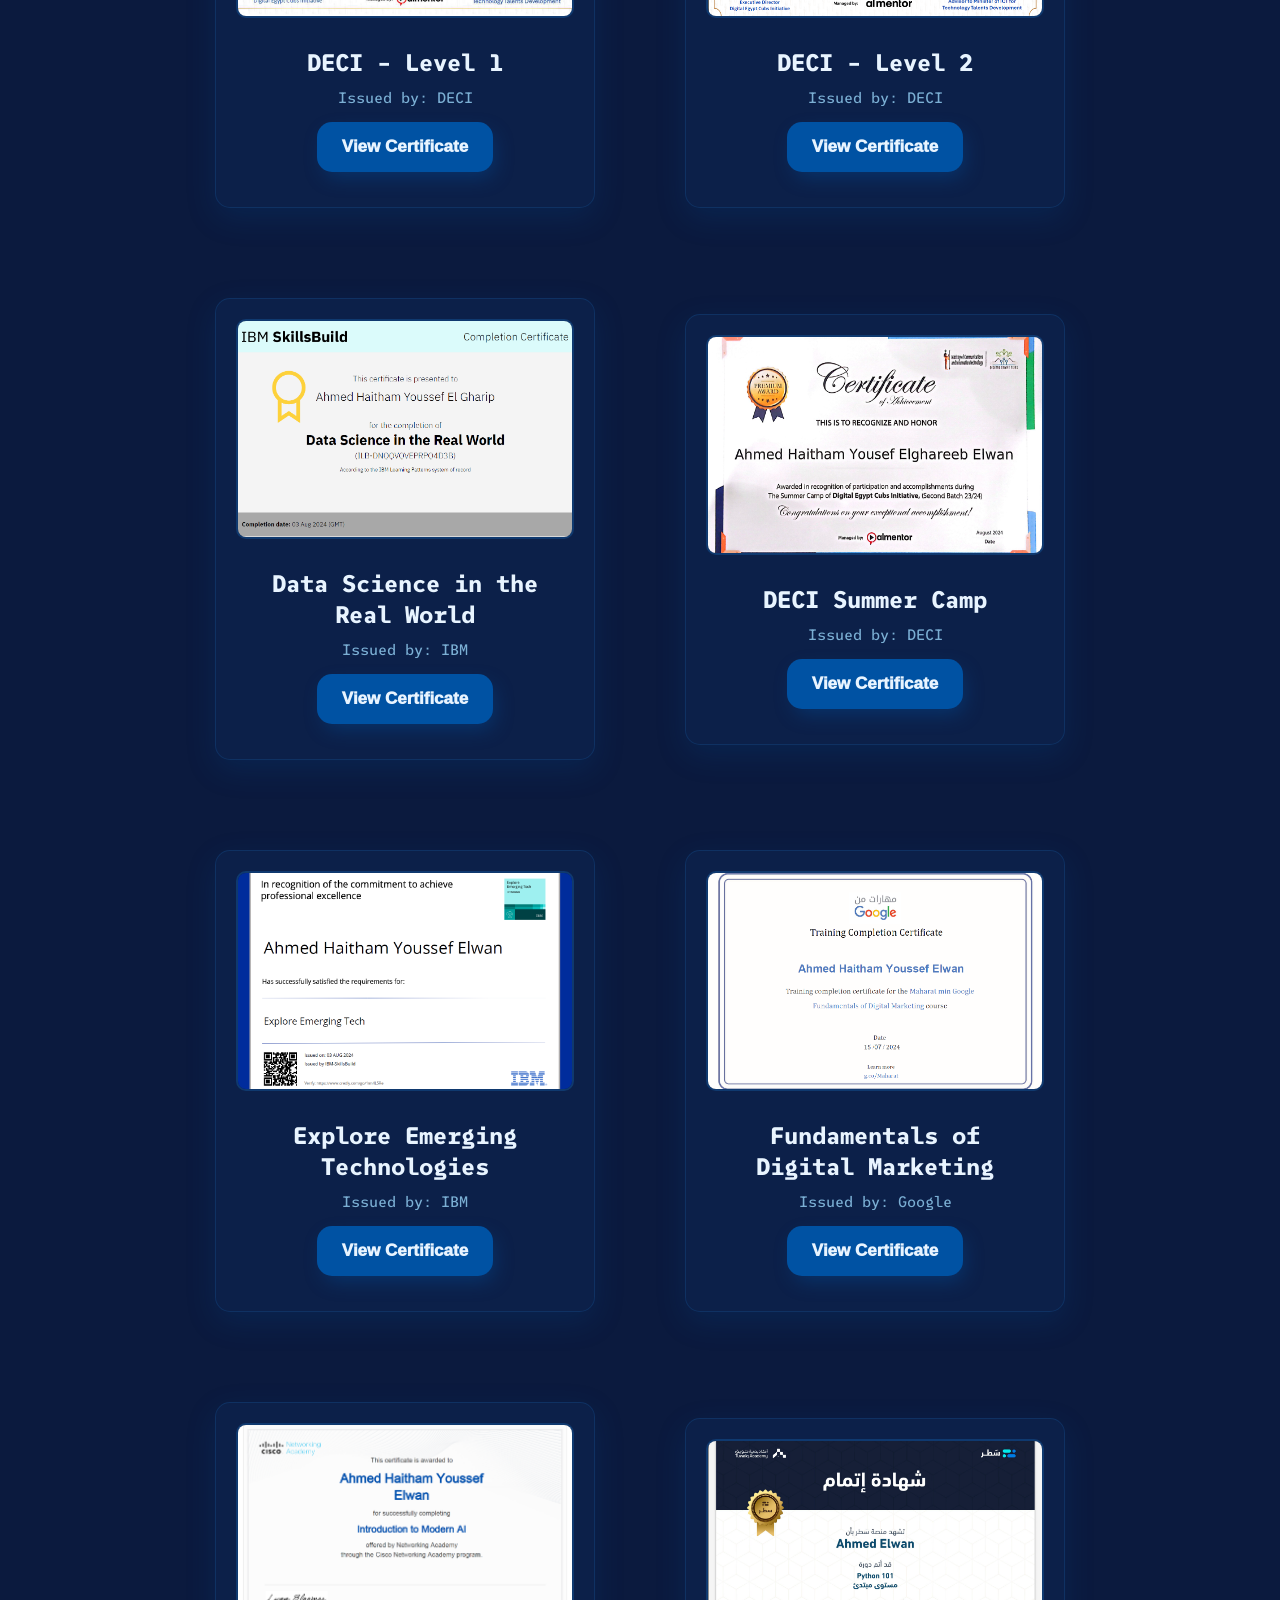
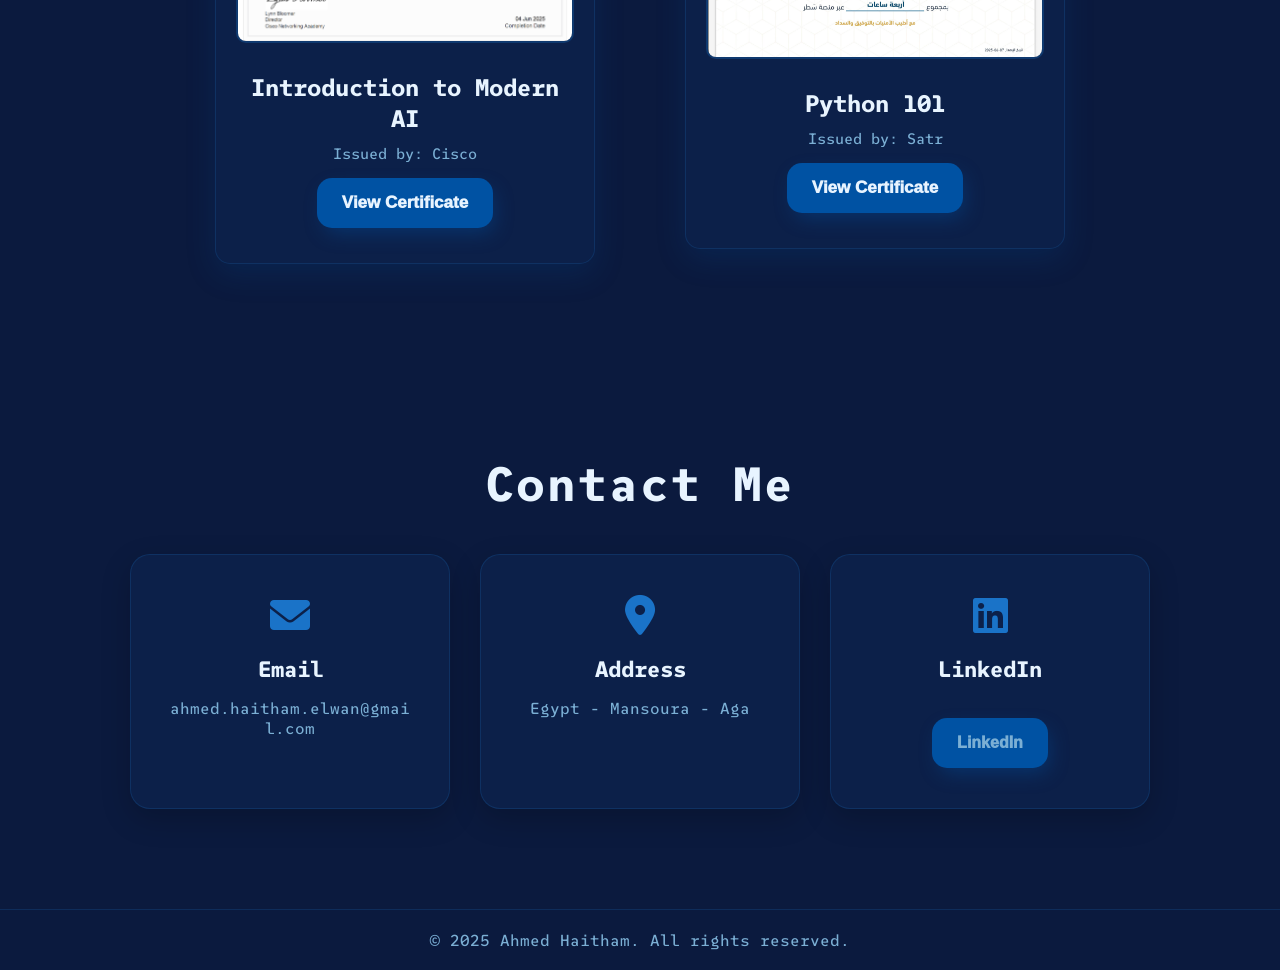
==== commit b7fd765e: "fix the link of linked in" ====
--- a/index.html
+++ b/index.html
@@ -400,11 +400,7 @@
             <i class="fa-brands fa-linkedin"></i>
             <h3>LinkedIn</h3>
             <button>
-              <a
-                href="www.linkedin.com/in/eng-ahmedelwan"
-                target="_self"
-                >View Profile</a
-              >
+                <a href="https://www.linkedin.com/in/eng-ahmedelwan" target="_blank" rel="noopener noreferrer">LinkedIn</a>
             </button>
           </div>
         </div>
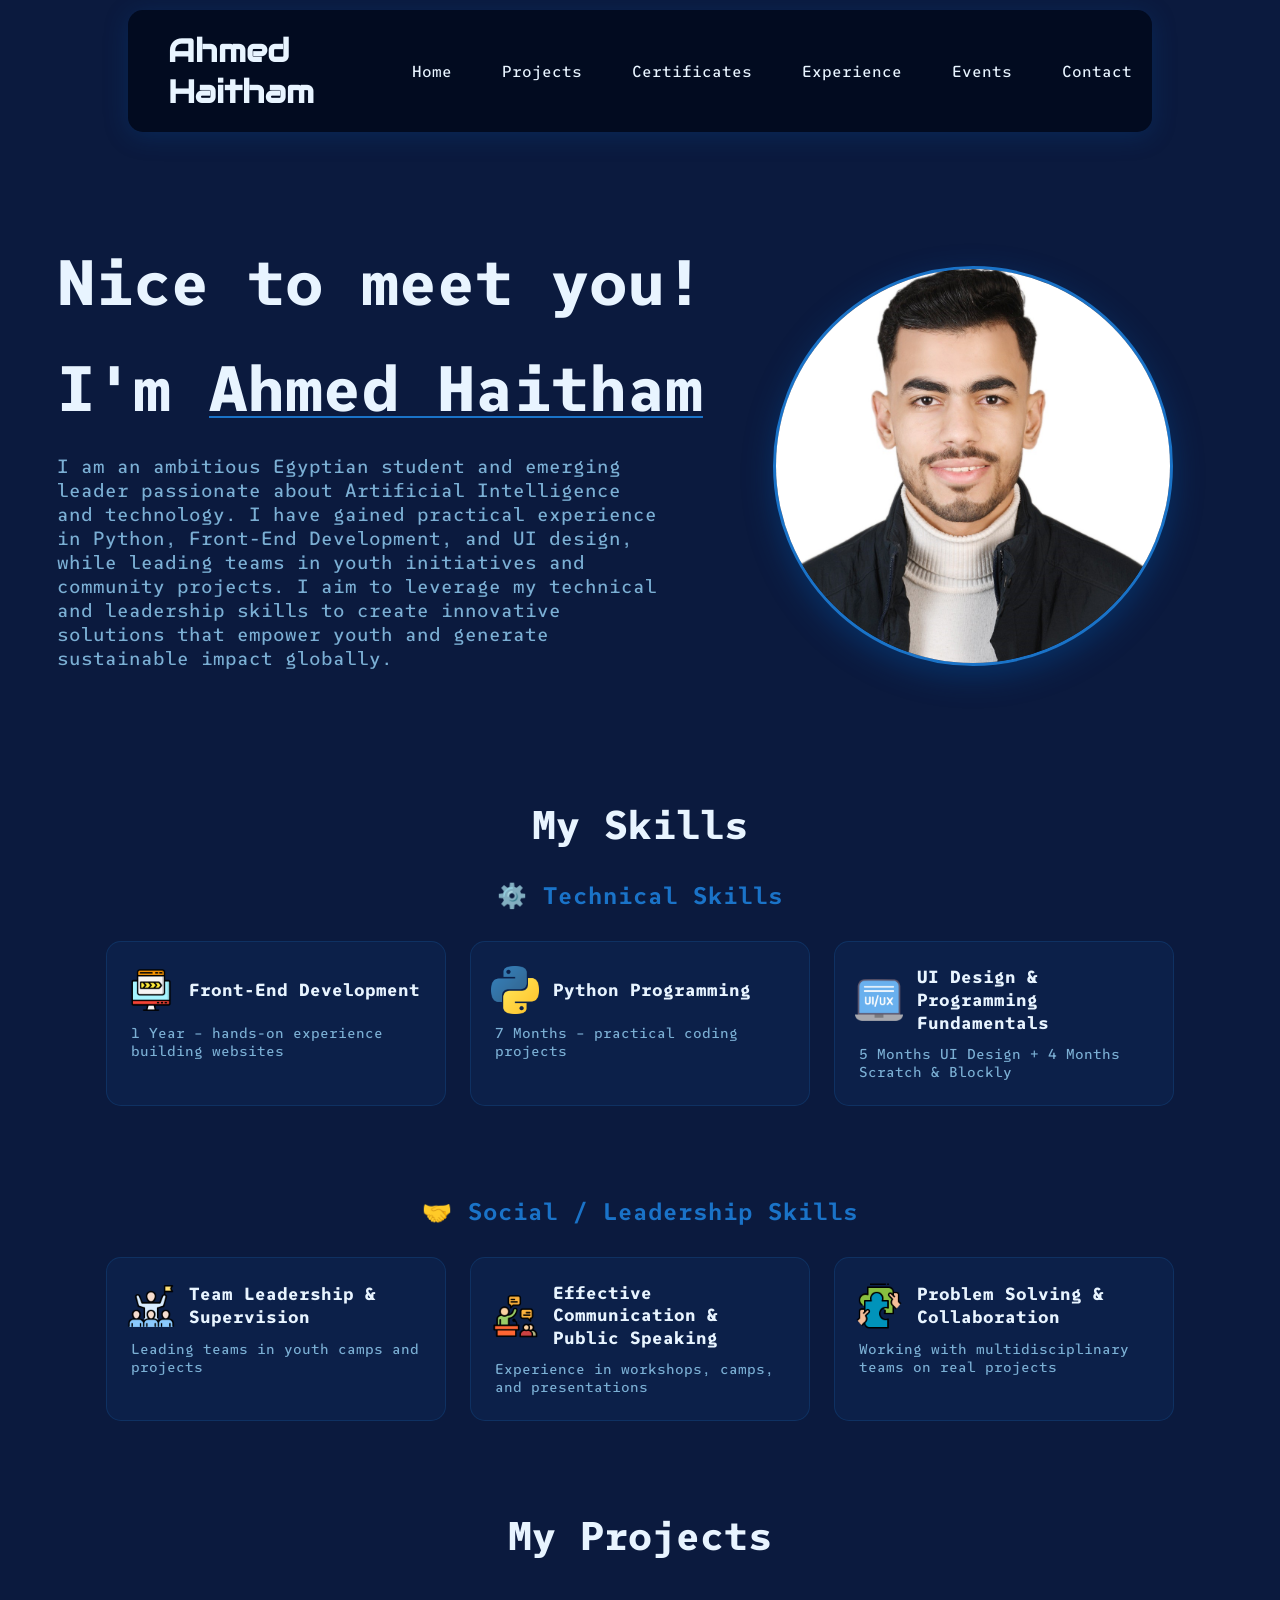
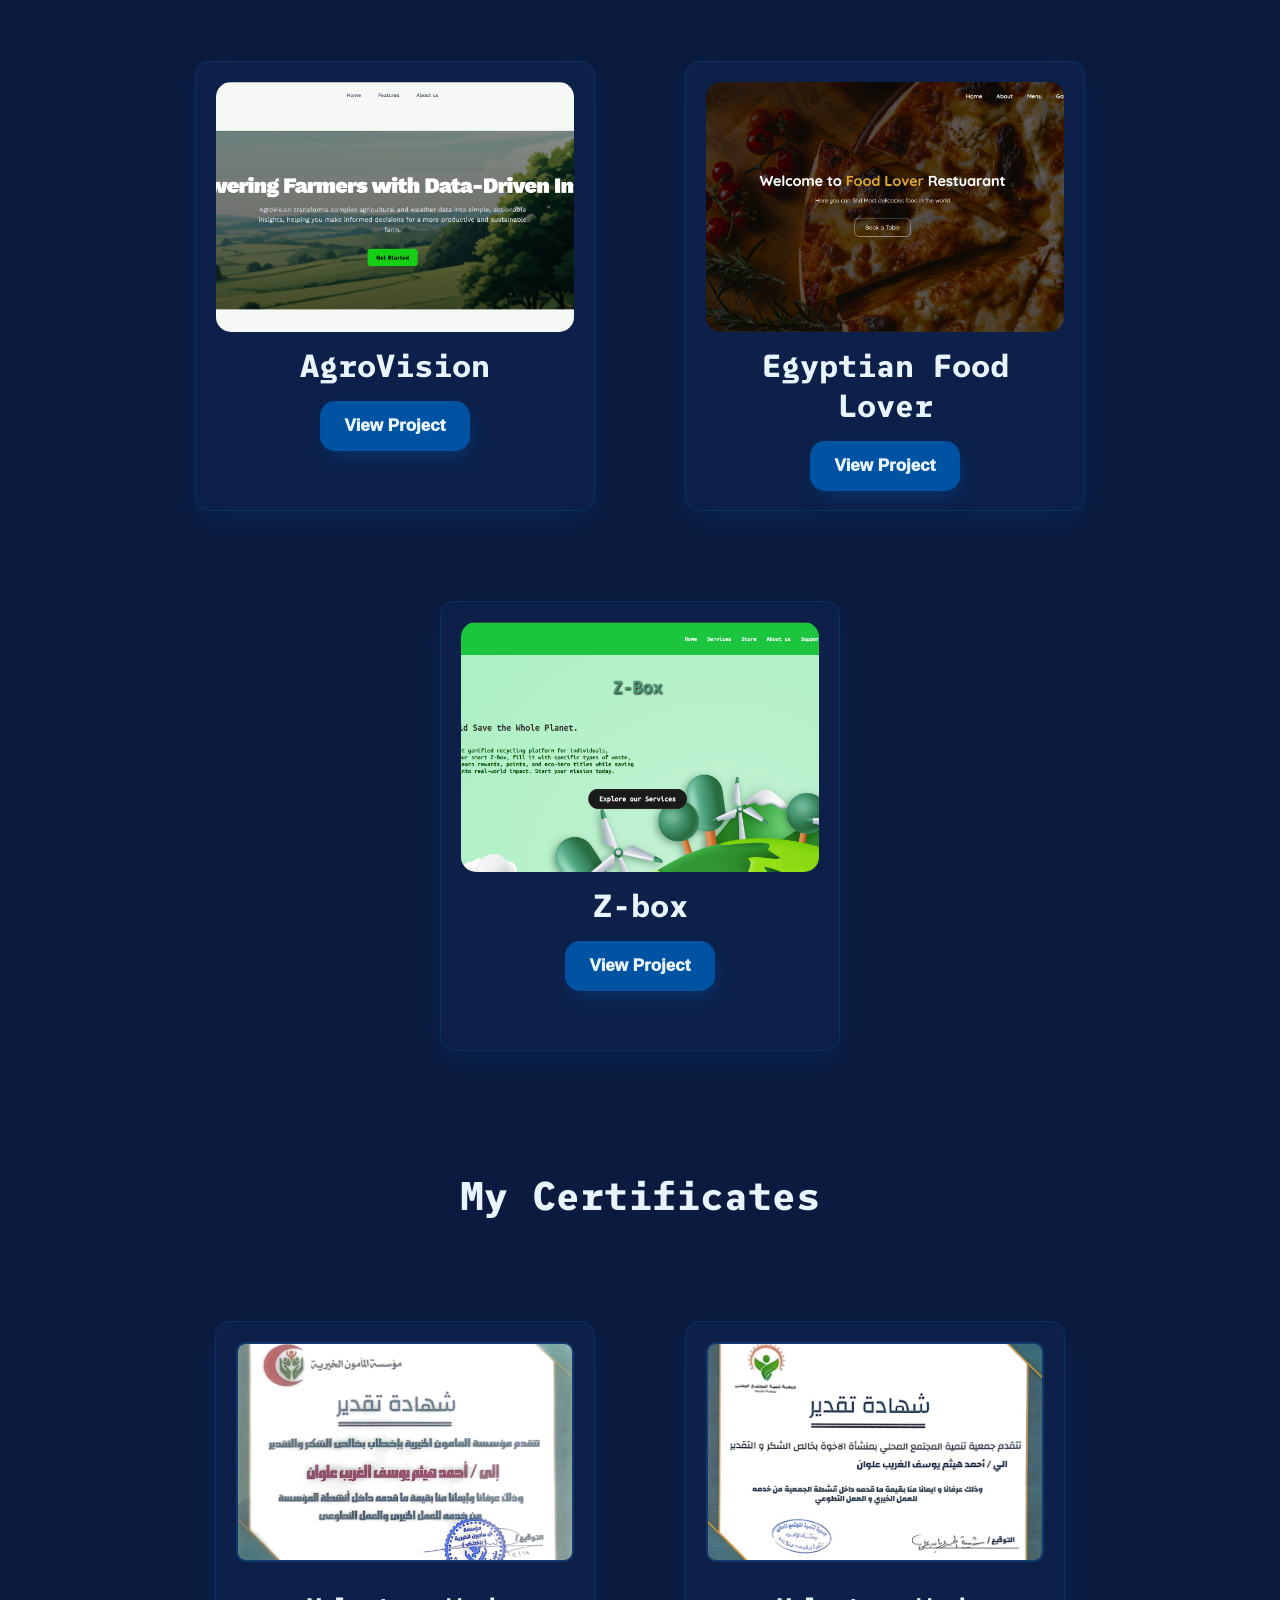
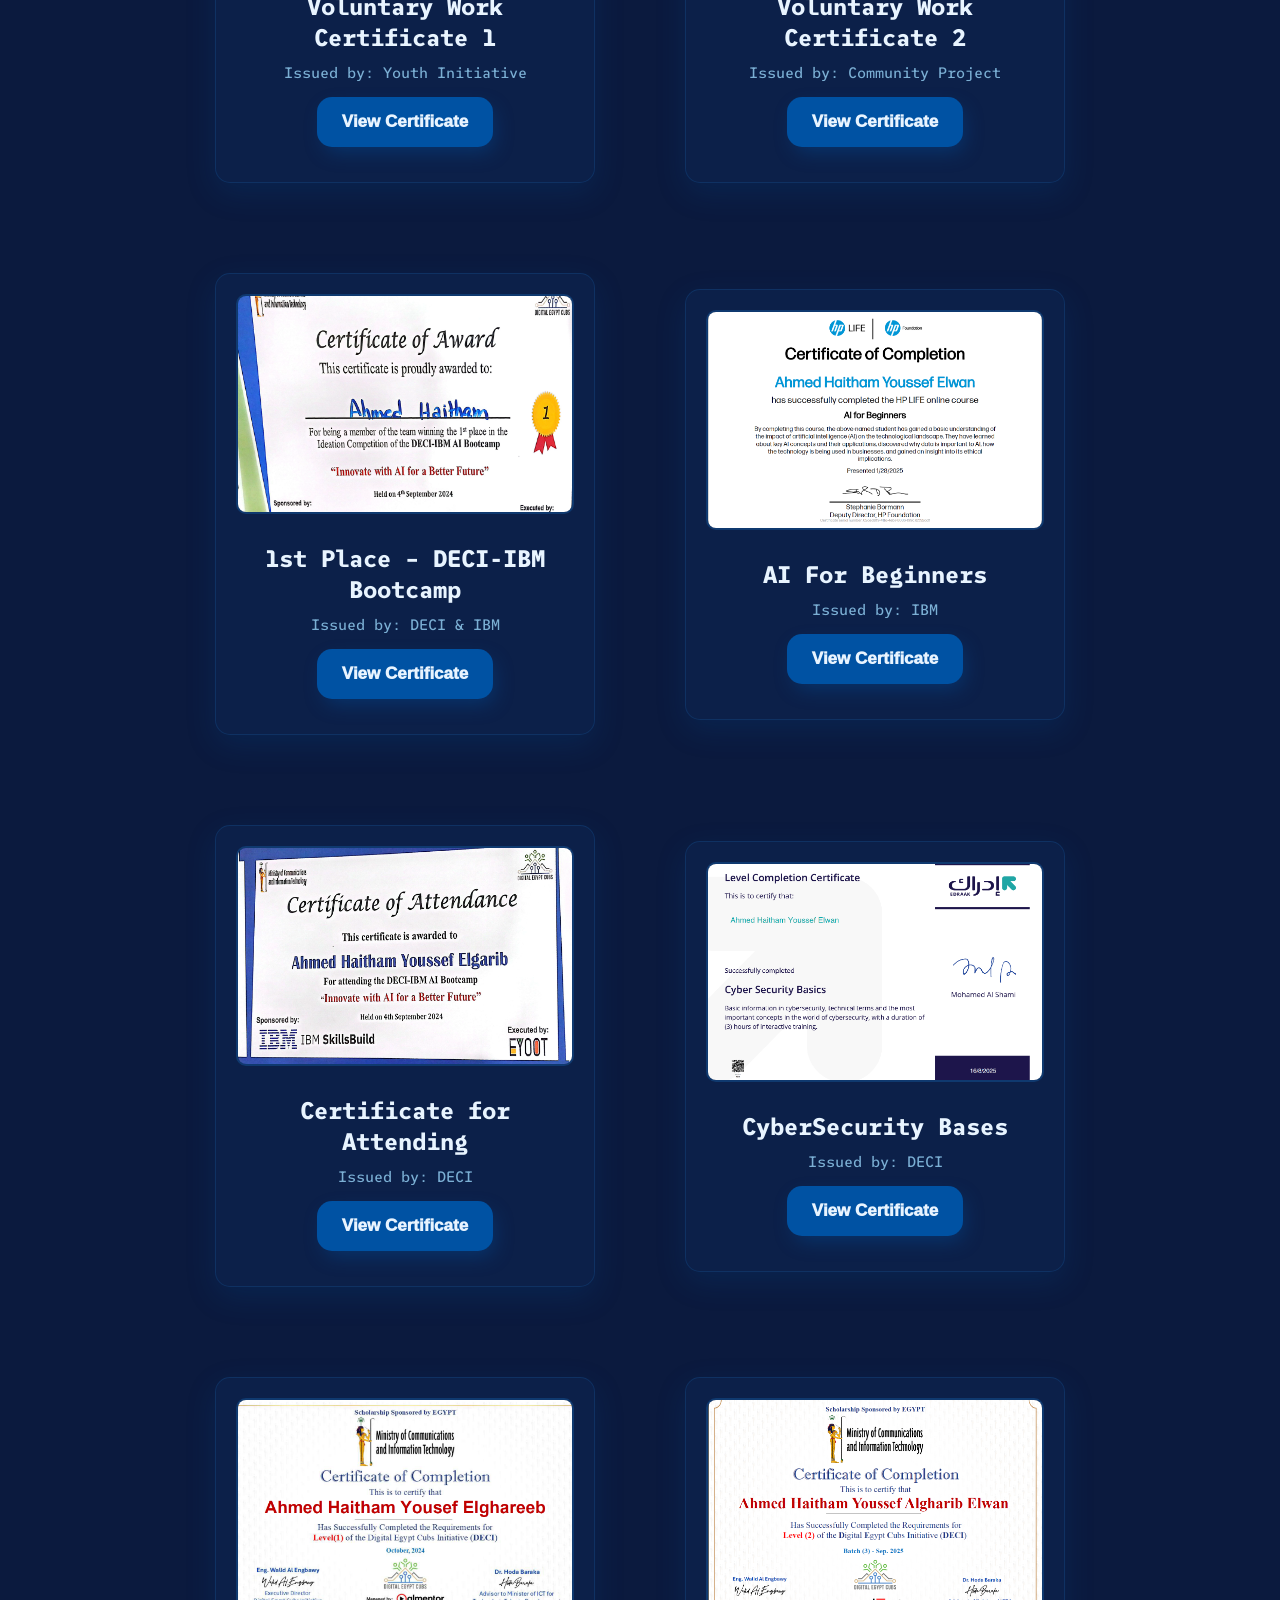
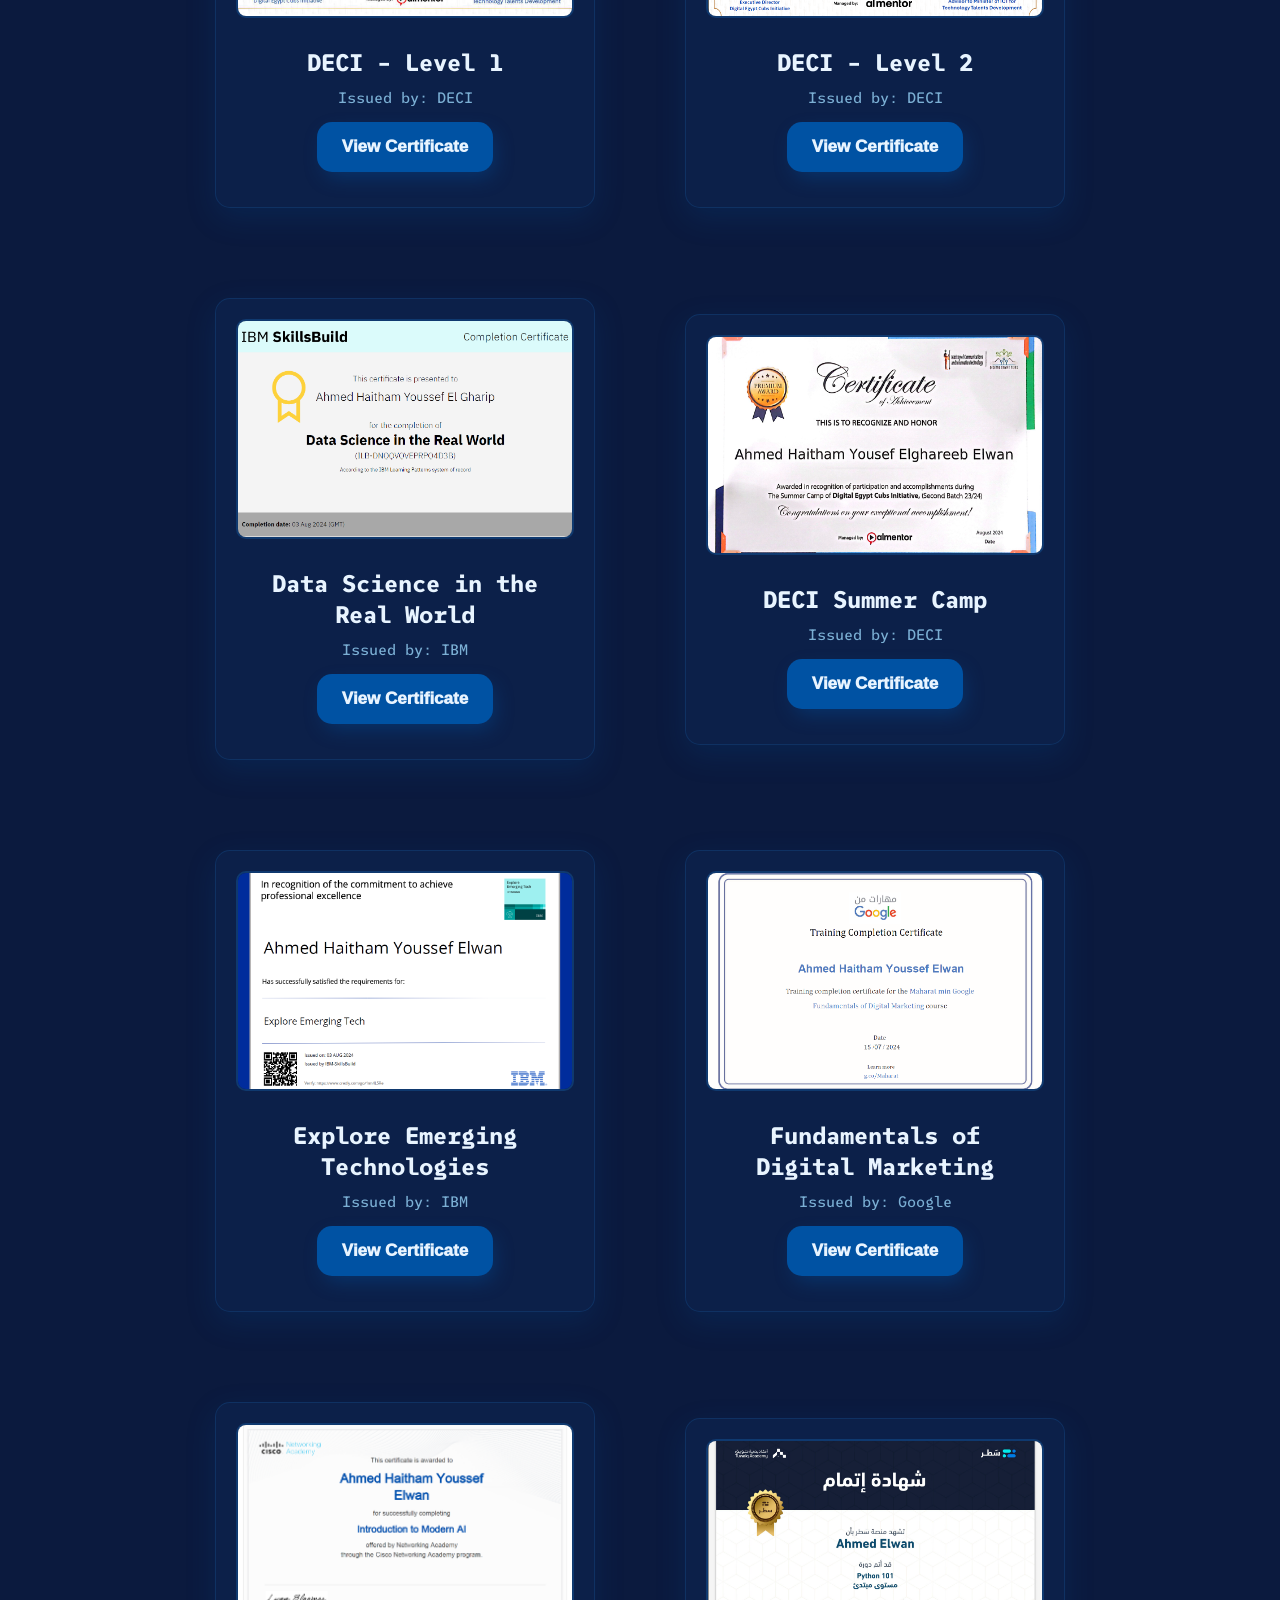
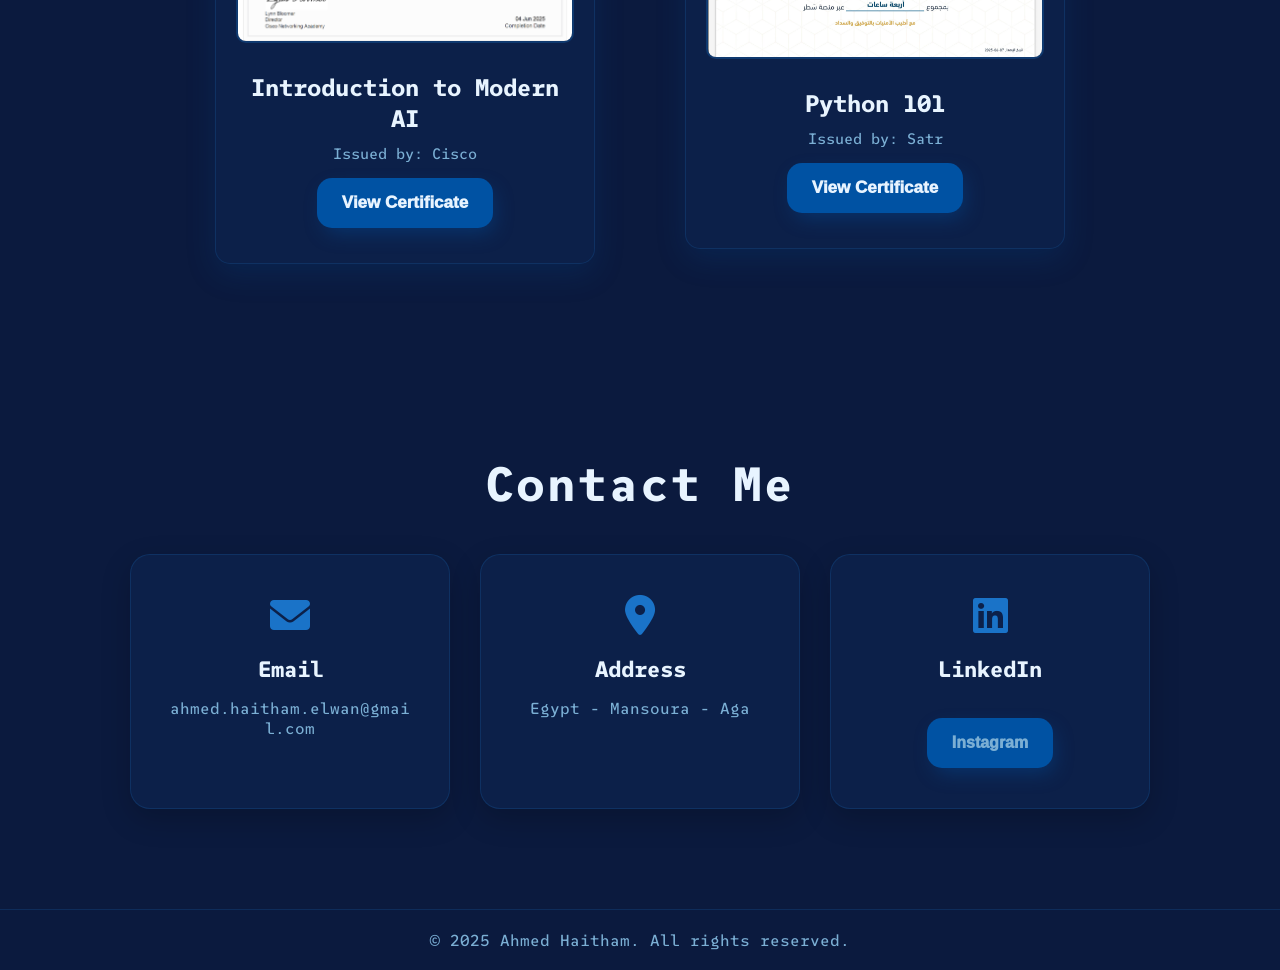
==== commit 9754ee78: "Update index.html" ====
--- a/index.html
+++ b/index.html
@@ -400,7 +400,7 @@
             <i class="fa-brands fa-linkedin"></i>
             <h3>LinkedIn</h3>
             <button>
-                <a href="https://www.linkedin.com/in/eng-ahmedelwan" target="_blank" rel="noopener noreferrer">LinkedIn</a>
+                <a href="https://www.linkedin.com/in/eng-ahmedelwan/" target="_blank" rel="noopener noreferrer">Instagram</a>
             </button>
           </div>
         </div>
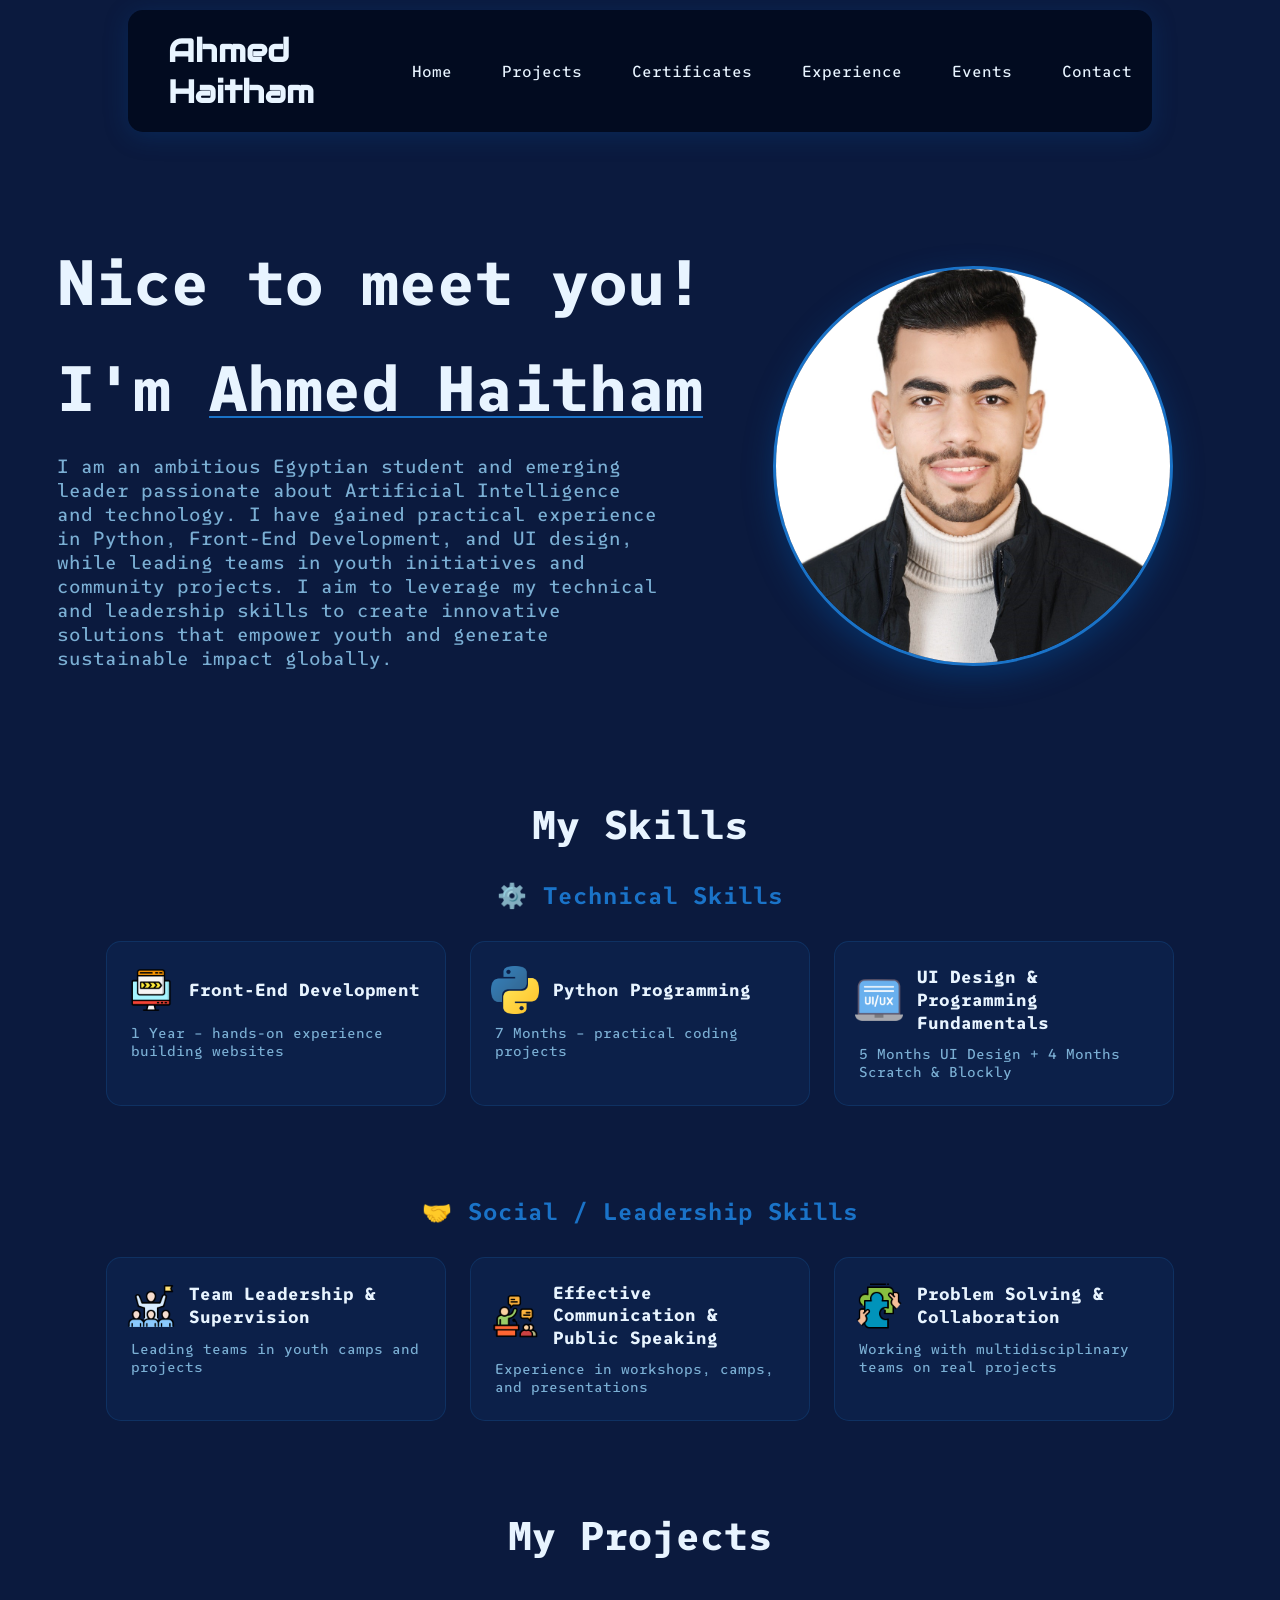
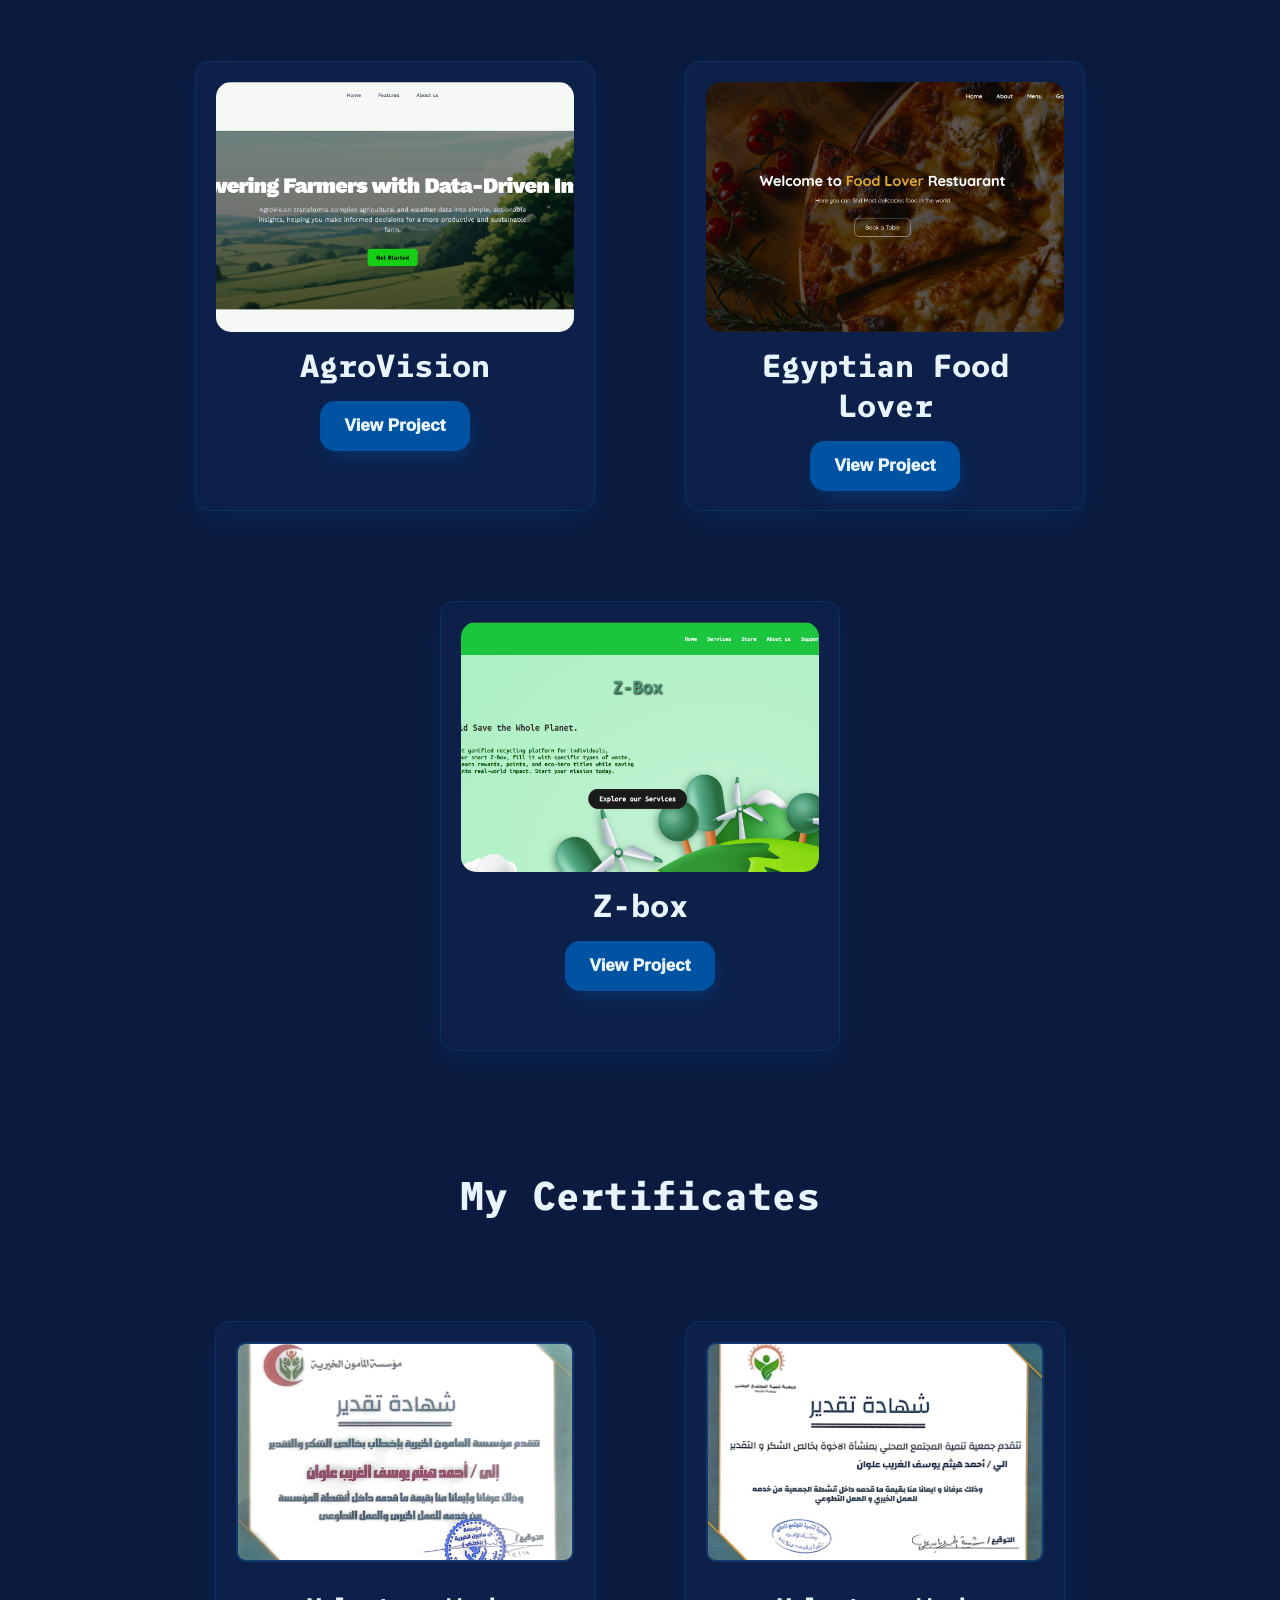
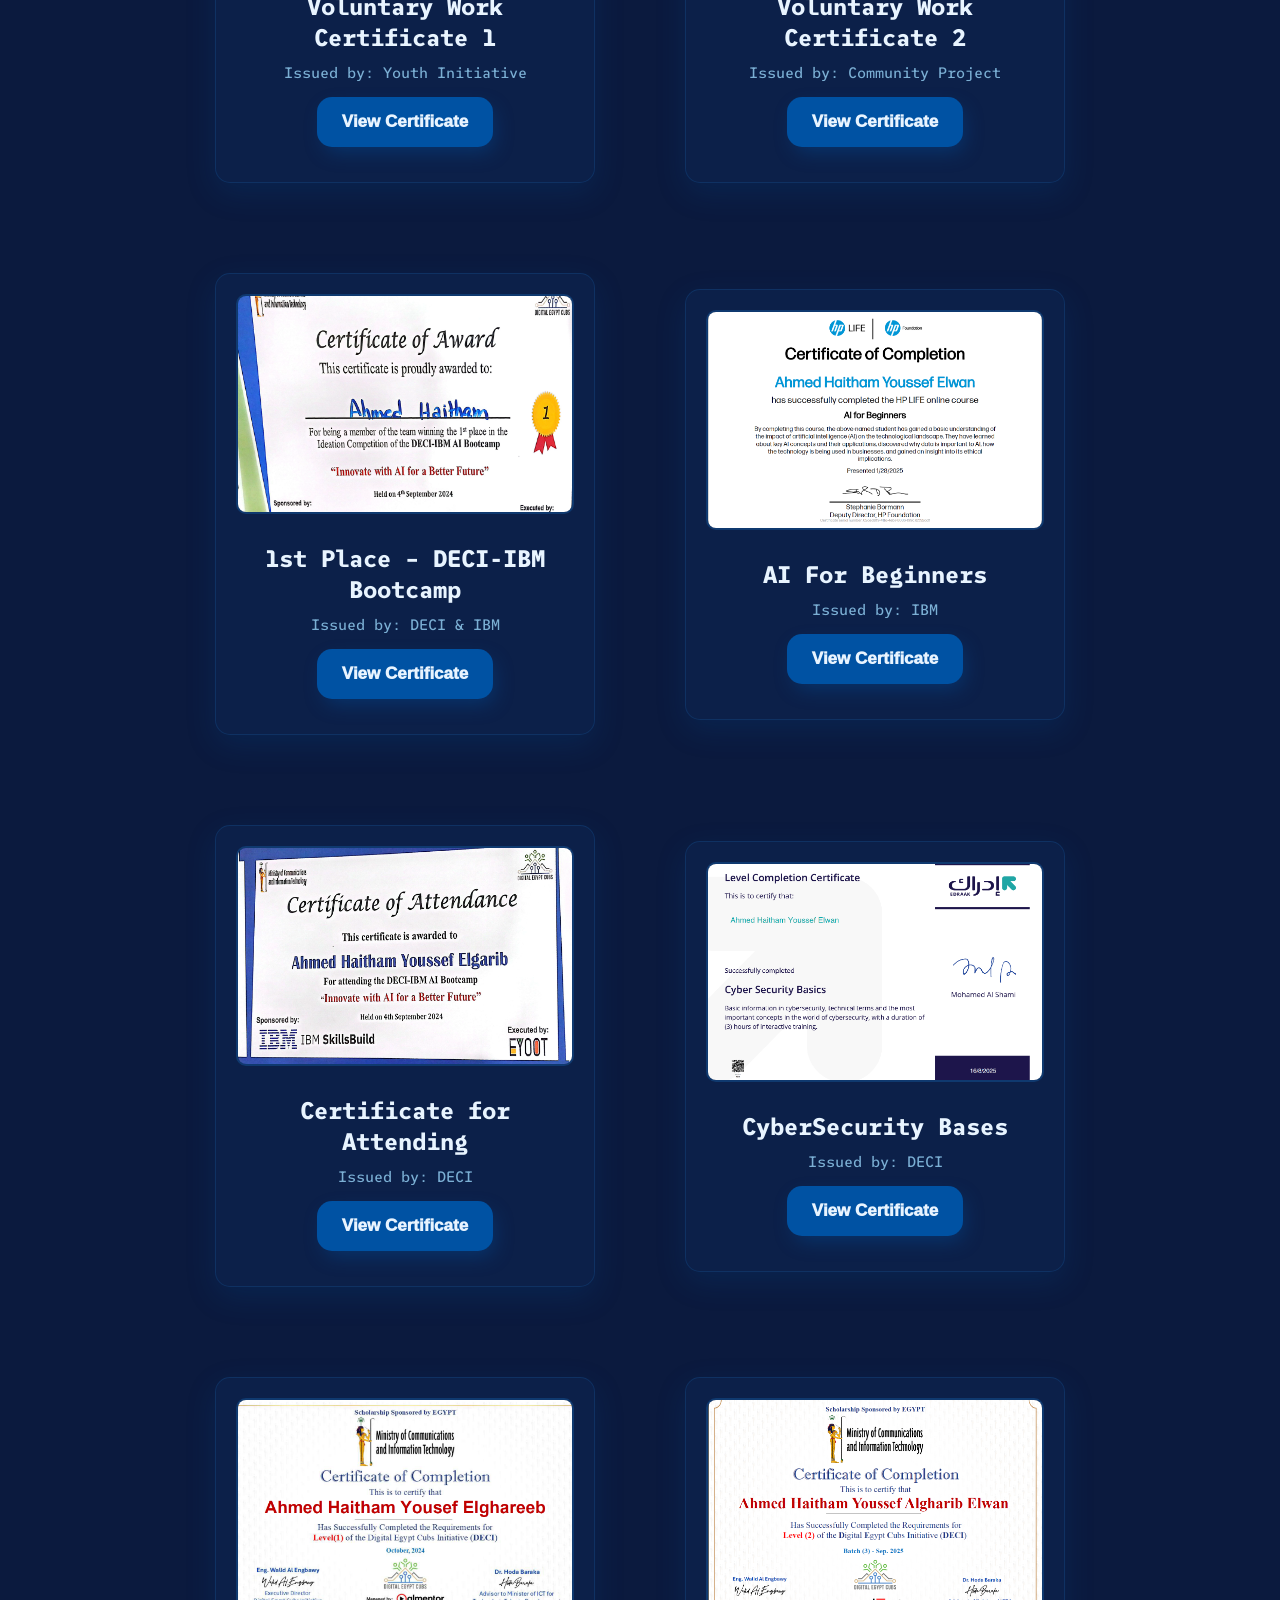
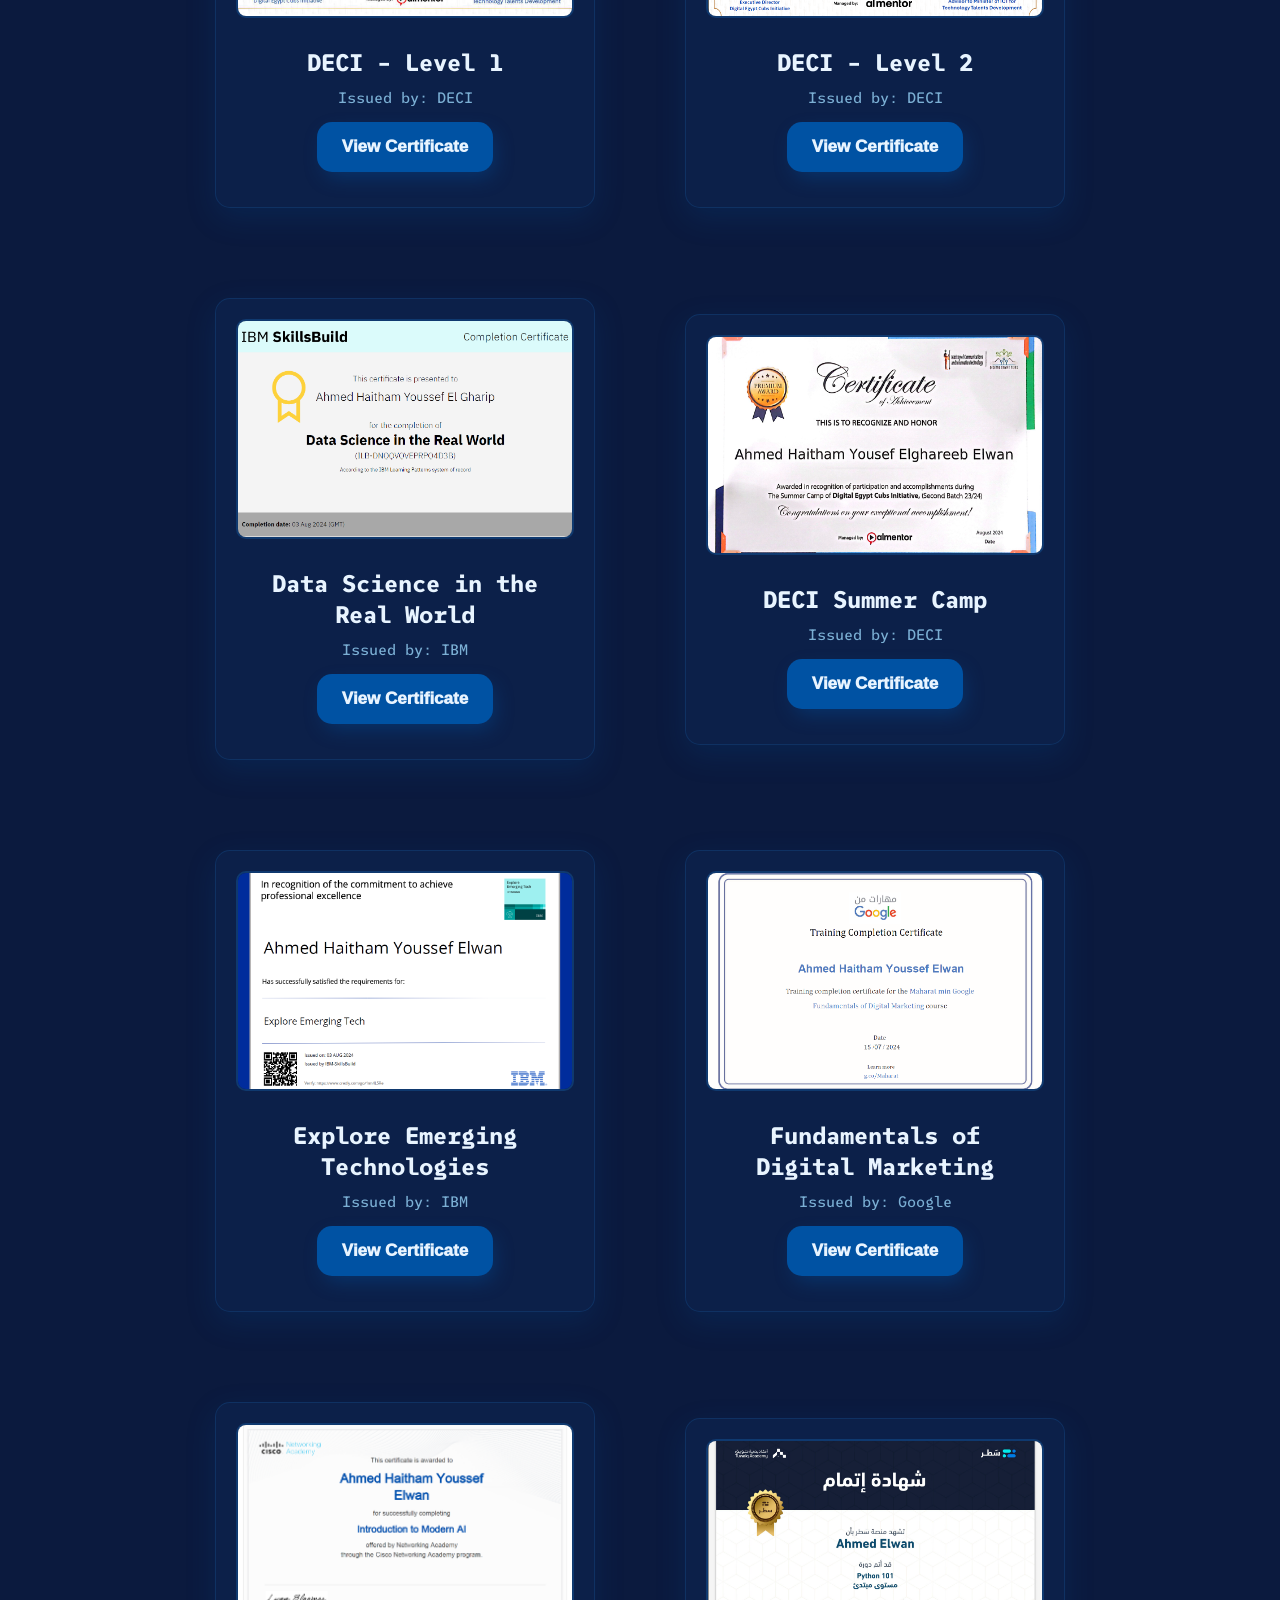
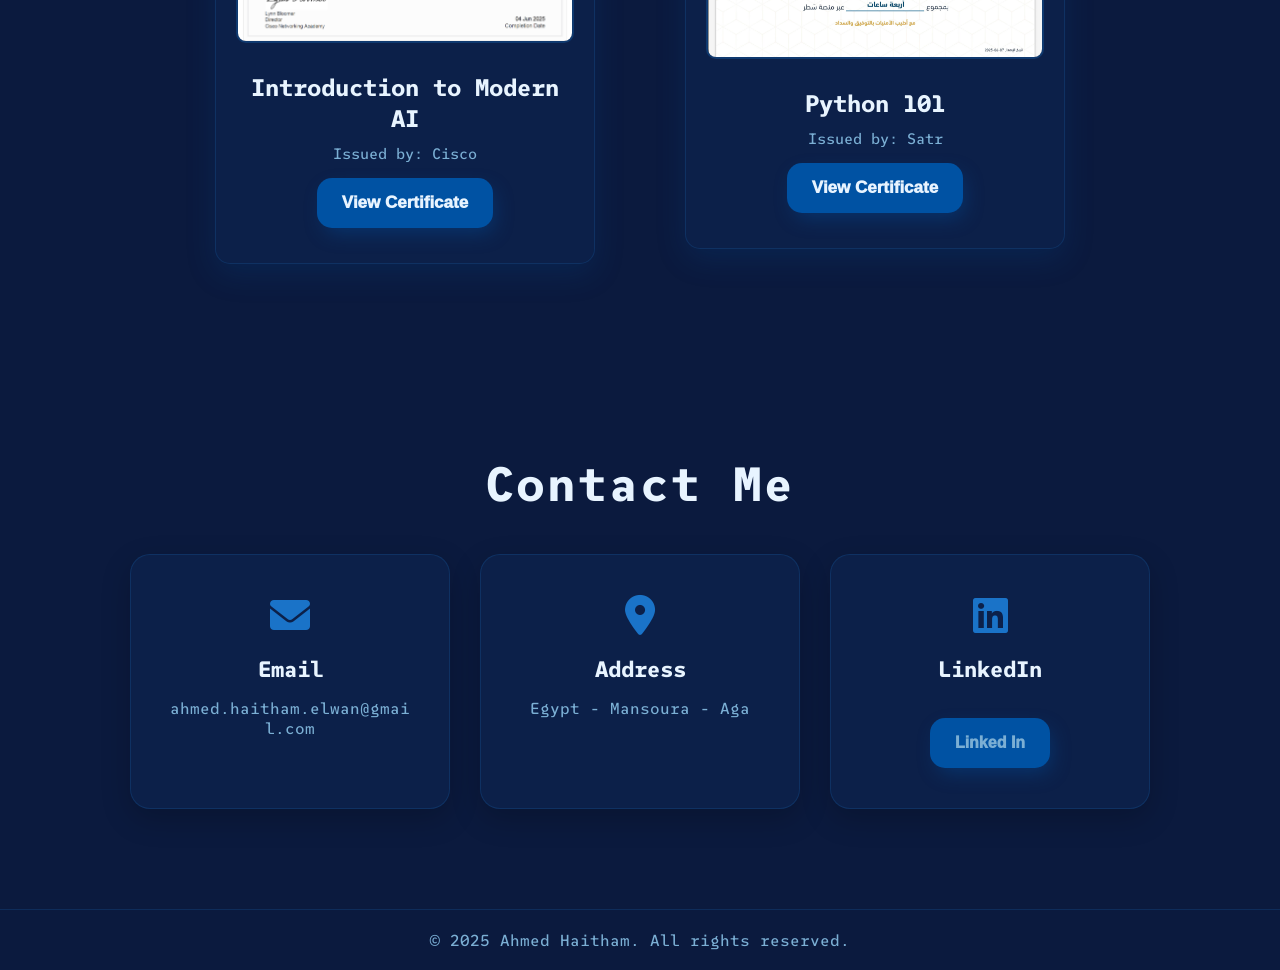
==== commit a5911a03: "Update index.html" ====
--- a/index.html
+++ b/index.html
@@ -400,7 +400,7 @@
             <i class="fa-brands fa-linkedin"></i>
             <h3>LinkedIn</h3>
             <button>
-                <a href="https://www.linkedin.com/in/eng-ahmedelwan/" target="_blank" rel="noopener noreferrer">Instagram</a>
+                <a href="https://www.linkedin.com/in/eng-ahmedelwan/" target="_blank" rel="noopener noreferrer">Linked In</a>
             </button>
           </div>
         </div>
